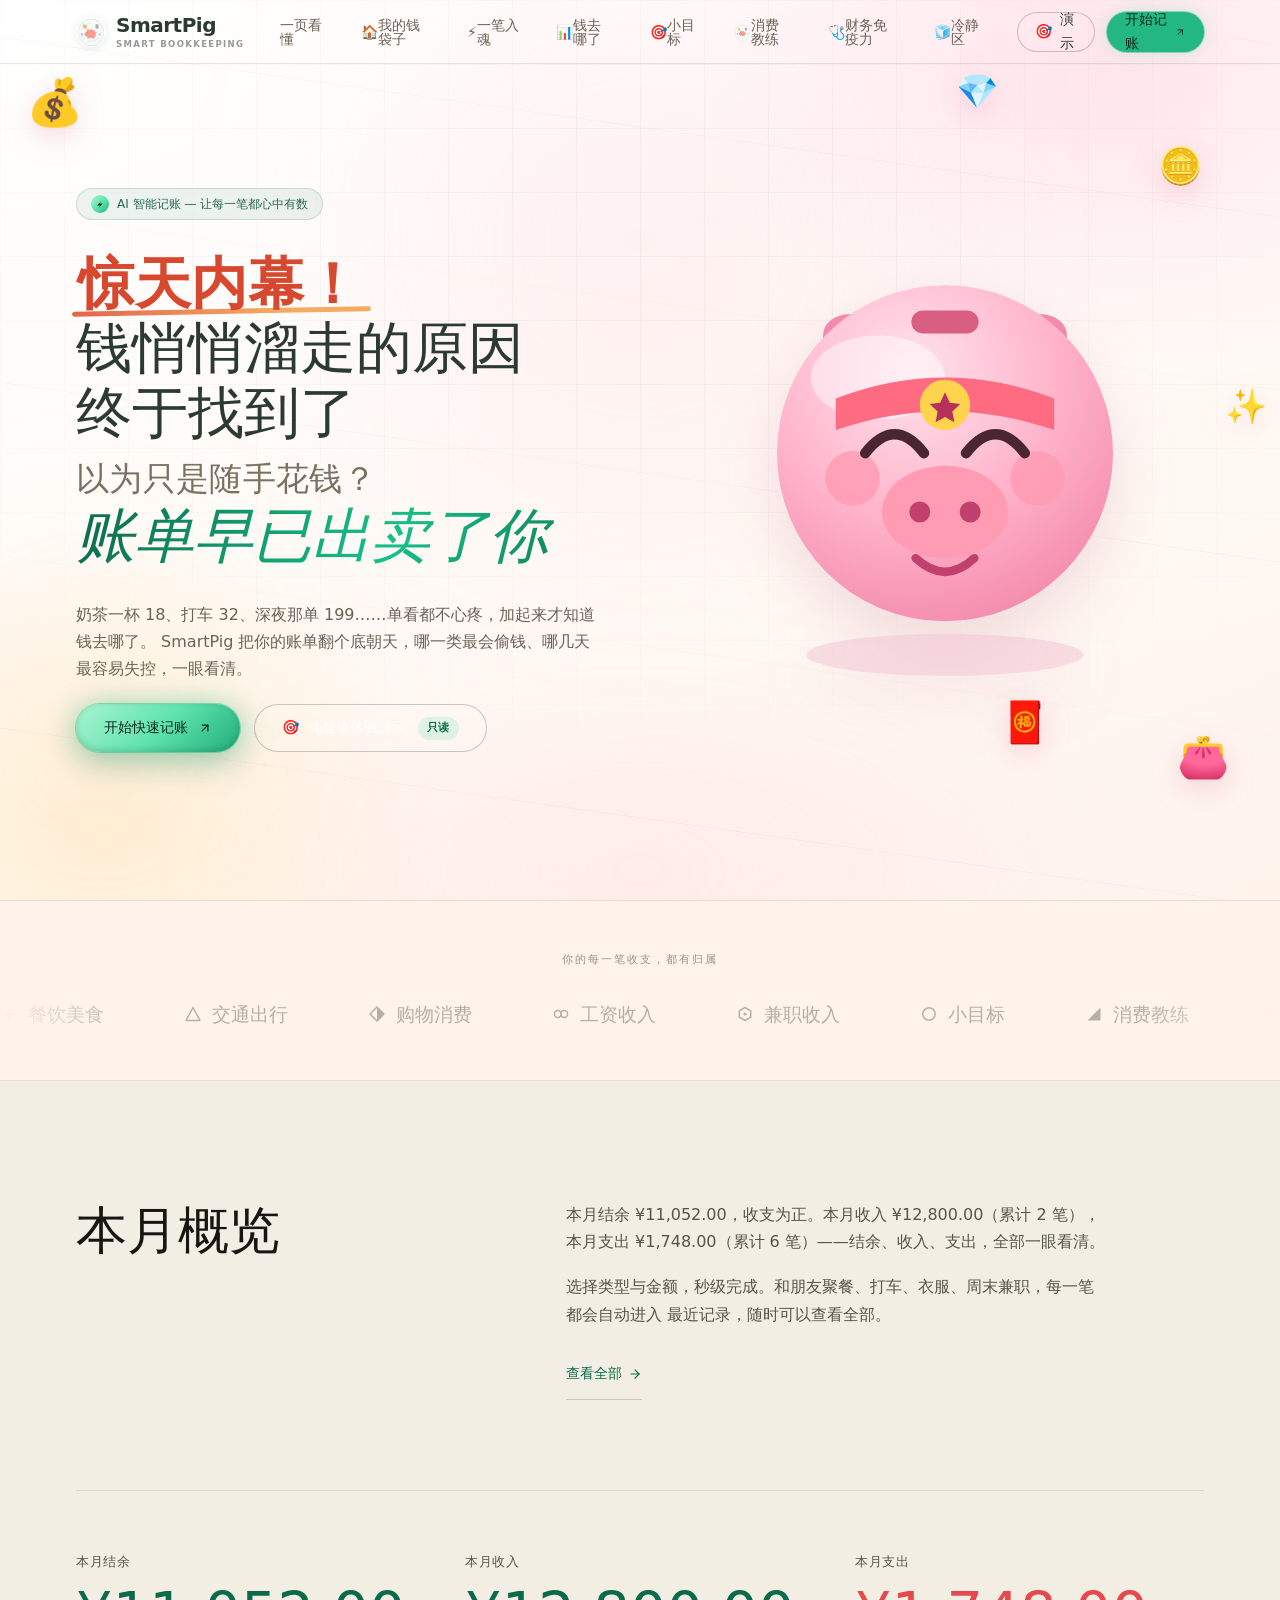
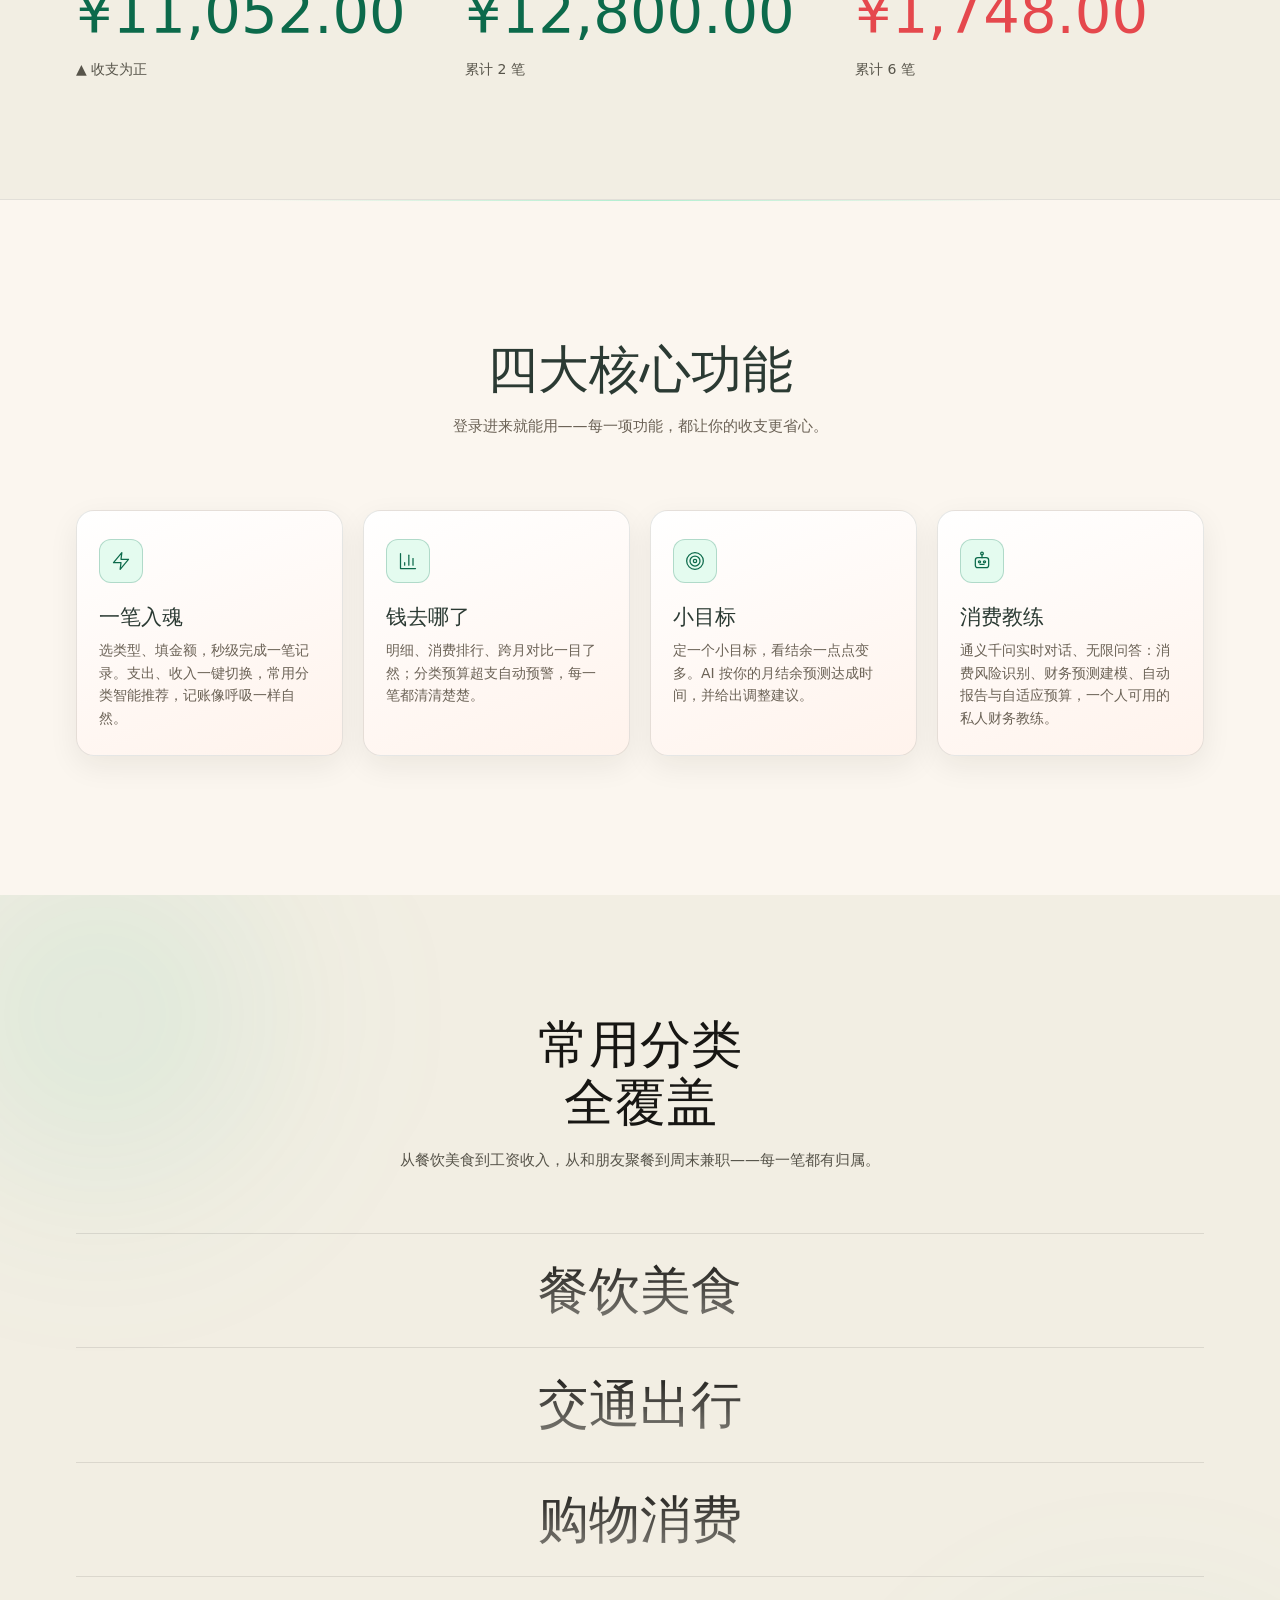
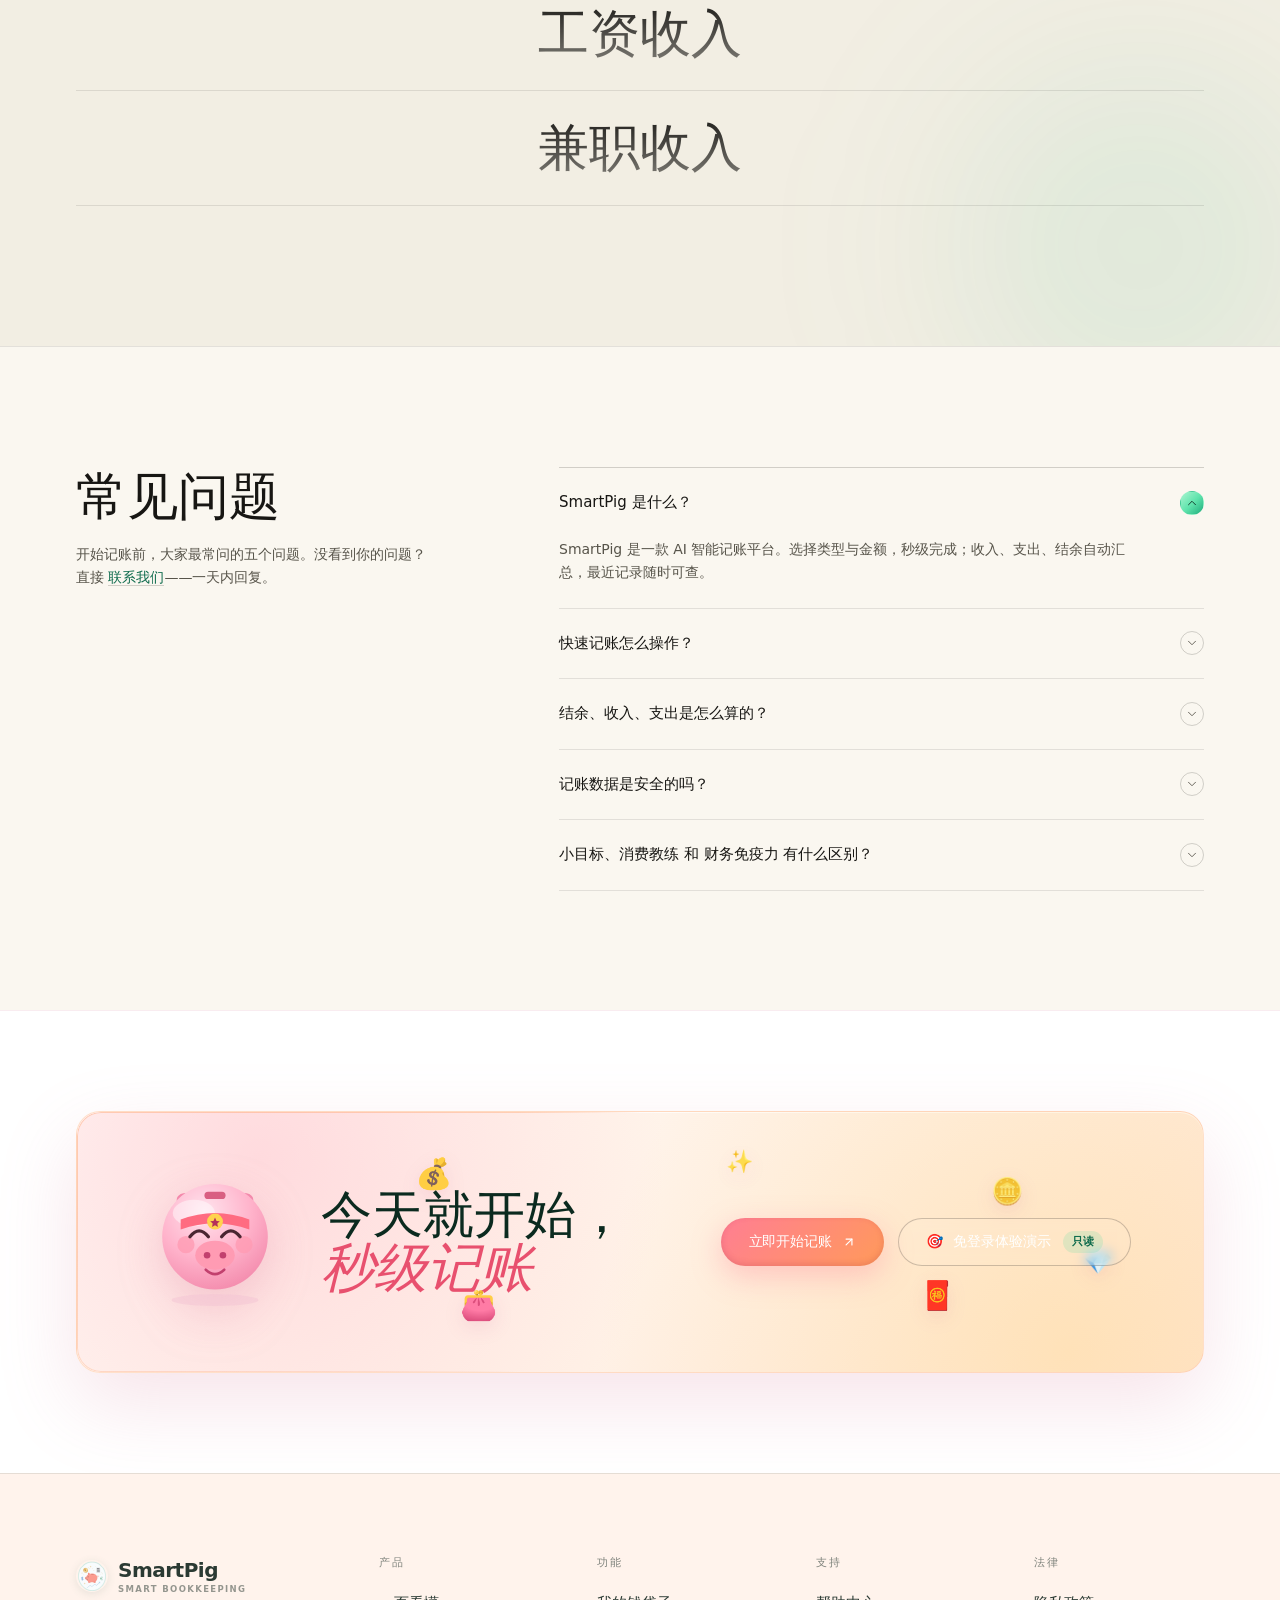
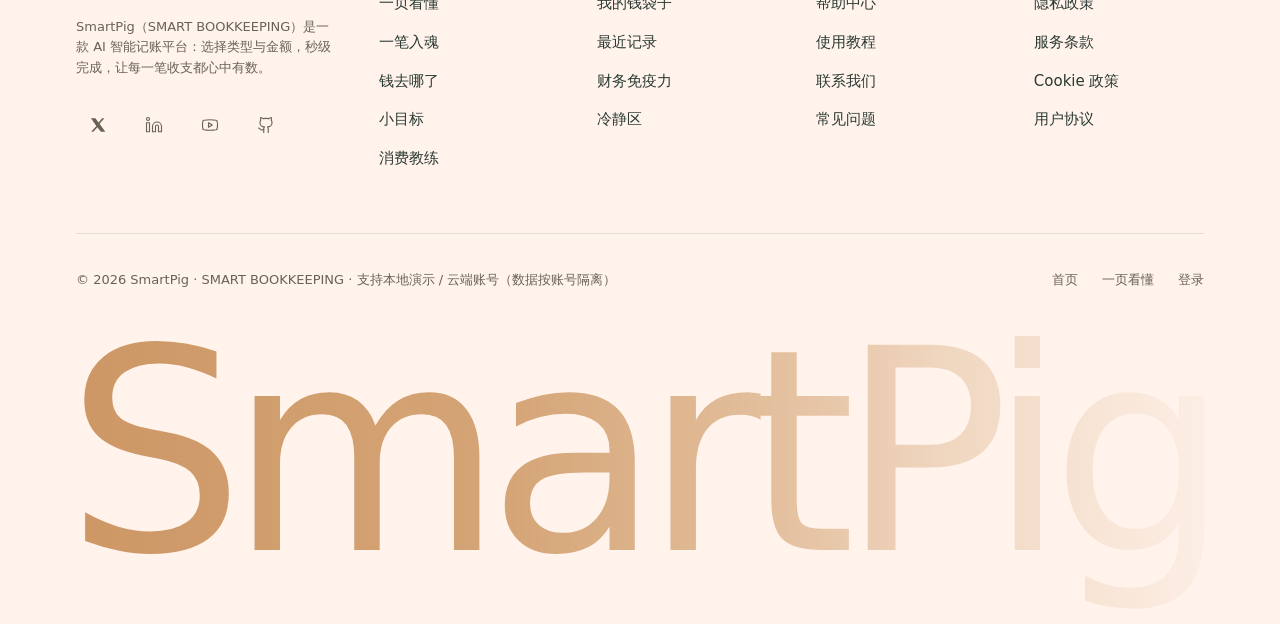
==== index.html @ 7a484589 "Deploy caiwu-ai static site (via API)" ====
<!DOCTYPE html>
<html lang="zh-CN">
<head>
  <meta charset="UTF-8" />
  <meta name="viewport" content="width=device-width, initial-scale=1.0" />
  <title>SmartPig 智能记账 — 让每一笔钱都算得清</title>
  <meta name="description" content="SmartPig（SMART BOOKKEEPING）是一款智能财务分析与记账平台，提供快速记账、记账管理、储蓄目标与 AI 理财建议，帮助你科学管钱、稳健增值。" />
  <meta name="keywords" content="智能记账,财务分析,记账平台,储蓄目标,AI理财,个人理财,SmartPig" />
  <meta name="author" content="SmartPig" />
  <meta property="og:title" content="SmartPig 智能记账 — 让每一笔钱都算得清" />
  <meta property="og:description" content="智能财务分析与记账平台：快速记账、记账管理、储蓄目标、AI理财一站式搞定。" />
  <meta property="og:type" content="website" />
  <link rel="canonical" href="https://smartpig.example.com/" />
  <meta name="theme-color" content="#FFFFFF" />
  <link rel="icon" type="image/png" sizes="32x32" href="assets/favicon-32.png" />
  <link rel="icon" type="image/png" sizes="64x64" href="assets/favicon-64.png" />
  <link rel="apple-touch-icon" href="assets/smartpig-mark-180.png" />
  <link rel="stylesheet" href="css/landing.css" />
  <link rel="stylesheet" href="css/brand.css" />
</head>
<body>

  <a class="skip-link" href="#main">跳到主要内容</a>

  <!-- 顶部导航 -->
  <header class="site-header">
    <div class="container">
      <a class="nav-logo" href="#top" aria-label="SmartPig 智能记账 — 首页">
        <img class="brand-logo" src="assets/smartpig-mark.png" alt="" aria-hidden="true" />
        <span class="brand-stack">
          <span class="brand-name">SmartPig</span>
          <span class="brand-tag">SMART BOOKKEEPING</span>
        </span>
      </a>
      <nav class="nav-links" aria-label="主导航">
        <a class="nav-link" href="highlight.html">一页看懂</a>
        <a class="nav-link" href="dashboard.html"><span class="nav-ico">🏠</span>我的钱袋子</a>
        <a class="nav-link" href="dashboard.html"><span class="nav-ico">⚡</span>一笔入魂</a>
        <a class="nav-link" href="dashboard.html"><span class="nav-ico">📊</span>钱去哪了</a>
        <a class="nav-link" href="dashboard.html"><span class="nav-ico">🎯</span>小目标</a>
        <a class="nav-link" href="dashboard.html"><span class="nav-ico"><img class="ico-pig" src="assets/smartpig-mark-128.png" alt="" aria-hidden="true" /></span>消费教练</a>
        <a class="nav-link" href="dashboard.html"><span class="nav-ico">🩺</span>财务免疫力</a>
        <a class="nav-link" href="dashboard.html"><span class="nav-ico">🧊</span>冷静区</a>
      </nav>
      <div style="display:flex;align-items:center;gap:12px">
        <a class="nav-cta nav-cta-ghost nav-cta-desktop" href="dashboard.html">
          <span aria-hidden="true">🎯</span> 演示
        </a>
        <a class="nav-cta nav-cta-desktop" href="login.html#register">
          开始记账
          <svg width="14" height="14" viewBox="0 0 24 24" fill="none" stroke="currentColor" stroke-width="2" stroke-linecap="round" stroke-linejoin="round" aria-hidden="true"><path d="M7 7h10v10"/><path d="M7 17 17 7"/></svg>
        </a>
        <button id="navBurger" type="button" class="nav-burger" aria-expanded="false" aria-controls="mobileMenu" aria-label="打开菜单">
          <svg width="20" height="20" viewBox="0 0 20 20" fill="none" aria-hidden="true">
            <line class="burger-line burger-line-1" x1="1.5" y1="7.5" x2="18.5" y2="7.5" stroke="currentColor" stroke-width="1.5" stroke-linecap="round" />
            <line class="burger-line burger-line-2" x1="1.5" y1="12.5" x2="18.5" y2="12.5" stroke="currentColor" stroke-width="1.5" stroke-linecap="round" />
          </svg>
        </button>
      </div>
    </div>
  </header>

  <!-- 移动端菜单 -->
  <div id="mobileMenu" class="mobile-menu" hidden>
    <nav aria-label="移动端导航">
      <a class="mobile-link" href="dashboard.html"><span class="nav-ico">🏠</span>我的钱袋子</a>
      <a class="mobile-link" href="dashboard.html"><span class="nav-ico">⚡</span>一笔入魂</a>
      <a class="mobile-link" href="dashboard.html"><span class="nav-ico">📊</span>钱去哪了</a>
      <a class="mobile-link" href="dashboard.html"><span class="nav-ico">🎯</span>小目标</a>
      <a class="mobile-link" href="dashboard.html"><span class="nav-ico"><img class="ico-pig" src="assets/smartpig-mark-128.png" alt="" aria-hidden="true" /></span>消费教练</a>
      <a class="mobile-link" href="dashboard.html"><span class="nav-ico">🩺</span>财务免疫力</a>
      <a class="mobile-link" href="dashboard.html"><span class="nav-ico">🧊</span>冷静区</a>
      <a class="mobile-link" href="highlight.html"><span class="nav-ico">📄</span>一页看懂</a>
      <a class="mobile-link" href="dashboard.html"><span class="nav-ico">🎯</span>免登录体验演示</a>
      <a class="nav-cta" href="login.html#register">
        开始记账
        <svg width="14" height="14" viewBox="0 0 24 24" fill="none" stroke="currentColor" stroke-width="2" stroke-linecap="round" stroke-linejoin="round" aria-hidden="true"><path d="M7 7h10v10"/><path d="M7 17 17 7"/></svg>
      </a>
    </nav>
  </div>

  <main id="main">

    <!-- Hero -->
    <section class="hero" id="top" data-component="hero">
      <div class="hero-bg" aria-hidden="true">
        <div class="hero-aurora hero-aurora-a"></div>
        <div class="hero-aurora hero-aurora-b"></div>
        <div class="hero-grid"></div>
        <div class="hero-beams"></div>
        <div class="hero-spotlight"></div>
      </div>
      <div class="hero-deco" aria-hidden="true">
        <span class="hd hd1">💰</span>
        <span class="hd hd2">🪙</span>
        <span class="hd hd3">👛</span>
        <span class="hd hd4">🧧</span>
        <span class="hd hd5">✨</span>
        <span class="hd hd6">💎</span>
      </div>
      <div class="container hero-inner">
        <div class="hero-text">
          <p class="hero-chip">
            <span class="hero-chip-dot" aria-hidden="true">
              <svg width="6" height="8" viewBox="0 0 6 8" fill="currentColor"><path d="M5.5 0 0 5.5h3L2 8l3.5-4.5H2.5L5.5 0z"/></svg>
            </span>
            AI 智能记账 — 让每一笔都心中有数
          </p>
          <h1 class="hero-title">
            <span class="ht-line ht-l1">惊天内幕！</span>
            <span class="ht-line">钱悄悄溜走的原因</span>
            <span class="ht-line">终于找到了</span>
            <span class="ht-sub">以为只是随手花钱？</span>
            <span class="ht-line hero-emphasis">账单早已出卖了你</span>
          </h1>
          <div class="hero-foot">
            <p class="hero-copy">
              奶茶一杯 18、打车 32、深夜那单 199……单看都不心疼，加起来才知道钱去哪了。
              SmartPig 把你的账单翻个底朝天，哪一类最会偷钱、哪几天最容易失控，一眼看清。
            </p>
            <div class="hero-actions">
              <a class="btn btn-primary" href="login.html#register">
                开始快速记账
                <svg width="14" height="14" viewBox="0 0 24 24" fill="none" stroke="currentColor" stroke-width="2" stroke-linecap="round" stroke-linejoin="round" aria-hidden="true"><path d="M7 7h10v10"/><path d="M7 17 17 7"/></svg>
              </a>
              <a class="btn btn-ghost" href="dashboard.html">
                <span aria-hidden="true">🎯</span> 免登录体验演示
                <span class="btn-tag">只读</span>
              </a>
            </div>
          </div>
        </div>
        <div class="hero-art" aria-hidden="true">
          <svg class="hero-pig" viewBox="0 0 200 200" role="img" aria-label="储蓄罐小猪">
            <defs>
              <radialGradient id="heroBody" cx="40%" cy="26%" r="80%">
                <stop offset="0%" stop-color="#ffe3ed" />
                <stop offset="55%" stop-color="#ffb3cb" />
                <stop offset="100%" stop-color="#f389ab" />
              </radialGradient>
            </defs>
            <ellipse cx="100" cy="188" rx="66" ry="10" fill="#f3c3d4" opacity="0.5" />
            <path d="M48 54 q-14 -24 4 -28 q18 -3 16 22 Z" fill="#f389ab" />
            <path d="M152 54 q14 -24 -4 -28 q-18 -3 -16 22 Z" fill="#f389ab" />
            <circle cx="100" cy="92" r="80" fill="url(#heroBody)" />
            <ellipse cx="68" cy="56" rx="32" ry="20" fill="#ffffff" opacity="0.45" />
            <path d="M48 66 q52 -20 104 0 l0 15 q-52 -18 -104 0 Z" fill="#ff6b81" />
            <circle cx="100" cy="69" r="12" fill="#ffd34e" />
            <path d="M100 63 l2.3 5 5 .6 -3.8 3.5 1 5.2 -4.5 -2.5 -4.5 2.5 1 -5.2 -3.8 -3.5 5 -.6 Z" fill="#b5305a" />
            <rect x="84" y="24" width="32" height="11" rx="5.5" fill="#d95f82" />
            <circle cx="56" cy="104" r="13" fill="#ff9bb3" opacity="0.8" />
            <circle cx="144" cy="104" r="13" fill="#ff9bb3" opacity="0.8" />
            <path d="M62 92 q14 -18 28 0" stroke="#4a2632" stroke-width="5" fill="none" stroke-linecap="round" />
            <path d="M110 92 q14 -18 28 0" stroke="#4a2632" stroke-width="5" fill="none" stroke-linecap="round" />
            <ellipse cx="100" cy="120" rx="30" ry="22" fill="#ff9bb3" />
            <circle cx="88" cy="120" r="5" fill="#c2406e" />
            <circle cx="112" cy="120" r="5" fill="#c2406e" />
            <path d="M86 142 q14 13 28 0" stroke="#c2406e" stroke-width="4" fill="none" stroke-linecap="round" />
          </svg>
        </div>
      </div>
    </section>

    <!-- 分类滚动带 -->
    <section class="marquee" data-component="trust-marquee">
      <p class="marquee-eyebrow">你的每一笔收支，都有归属</p>
      <div class="marquee-viewport">
        <div class="marquee-track">
          <div class="marquee-group">
            <span class="marquee-item"><svg viewBox="0 0 18 18" fill="none" stroke="currentColor" stroke-width="1.5" stroke-linecap="round" stroke-linejoin="round" aria-hidden="true"><path d="M9 1.5 10.8 7.2 16.5 9 10.8 10.8 9 16.5 7.2 10.8 1.5 9 7.2 7.2Z" fill="currentColor" stroke="none"/></svg>餐饮美食</span>
            <span class="marquee-item"><svg viewBox="0 0 18 18" fill="none" stroke="currentColor" stroke-width="1.5" stroke-linecap="round" stroke-linejoin="round" aria-hidden="true"><path d="M9 2.5 16 15.5H2Z"/></svg>交通出行</span>
            <span class="marquee-item"><svg viewBox="0 0 18 18" fill="none" stroke="currentColor" stroke-width="1.5" stroke-linecap="round" stroke-linejoin="round" aria-hidden="true"><path d="M9 2 16 9 9 16 2 9Z"/><path d="M9 2l7 7-7 7Z" fill="currentColor" stroke="none"/></svg>购物消费</span>
            <span class="marquee-item"><svg viewBox="0 0 18 18" fill="none" stroke="currentColor" stroke-width="1.5" stroke-linecap="round" stroke-linejoin="round" aria-hidden="true"><circle cx="5.8" cy="9" r="3.4"/><circle cx="12.2" cy="9" r="3.4"/></svg>工资收入</span>
            <span class="marquee-item"><svg viewBox="0 0 18 18" fill="none" stroke="currentColor" stroke-width="1.5" stroke-linecap="round" stroke-linejoin="round" aria-hidden="true"><path d="M9 2.5 14.7 5.8v6.4L9 15.5 3.3 12.2V5.8Z"/><circle cx="9" cy="9" r="1.6" fill="currentColor" stroke="none"/></svg>兼职收入</span>
            <span class="marquee-item"><svg viewBox="0 0 18 18" fill="none" stroke="currentColor" stroke-width="1.5" stroke-linecap="round" stroke-linejoin="round" aria-hidden="true"><circle cx="9" cy="9" r="6.2"/></svg>小目标</span>
            <span class="marquee-item"><svg viewBox="0 0 18 18" fill="none" stroke="currentColor" stroke-width="1.5" stroke-linecap="round" stroke-linejoin="round" aria-hidden="true"><path d="M2.5 15.5h13V2.5Z" fill="currentColor" stroke="none"/></svg>消费教练</span>
            <span class="marquee-item"><svg viewBox="0 0 18 18" fill="none" stroke="currentColor" stroke-width="1.5" stroke-linecap="round" stroke-linejoin="round" aria-hidden="true"><path d="M2 10c1.5-4 3.5-4 5 0s3.5 4 5 0 3.5-4 5 0"/></svg>财务免疫力</span>
          </div>
          <div class="marquee-group" aria-hidden="true">
            <span class="marquee-item"><svg viewBox="0 0 18 18" fill="none" stroke="currentColor" stroke-width="1.5" stroke-linecap="round" stroke-linejoin="round" aria-hidden="true"><path d="M9 1.5 10.8 7.2 16.5 9 10.8 10.8 9 16.5 7.2 10.8 1.5 9 7.2 7.2Z" fill="currentColor" stroke="none"/></svg>餐饮美食</span>
            <span class="marquee-item"><svg viewBox="0 0 18 18" fill="none" stroke="currentColor" stroke-width="1.5" stroke-linecap="round" stroke-linejoin="round" aria-hidden="true"><path d="M9 2.5 16 15.5H2Z"/></svg>交通出行</span>
            <span class="marquee-item"><svg viewBox="0 0 18 18" fill="none" stroke="currentColor" stroke-width="1.5" stroke-linecap="round" stroke-linejoin="round" aria-hidden="true"><path d="M9 2 16 9 9 16 2 9Z"/><path d="M9 2l7 7-7 7Z" fill="currentColor" stroke="none"/></svg>购物消费</span>
            <span class="marquee-item"><svg viewBox="0 0 18 18" fill="none" stroke="currentColor" stroke-width="1.5" stroke-linecap="round" stroke-linejoin="round" aria-hidden="true"><circle cx="5.8" cy="9" r="3.4"/><circle cx="12.2" cy="9" r="3.4"/></svg>工资收入</span>
            <span class="marquee-item"><svg viewBox="0 0 18 18" fill="none" stroke="currentColor" stroke-width="1.5" stroke-linecap="round" stroke-linejoin="round" aria-hidden="true"><path d="M9 2.5 14.7 5.8v6.4L9 15.5 3.3 12.2V5.8Z"/><circle cx="9" cy="9" r="1.6" fill="currentColor" stroke="none"/></svg>兼职收入</span>
            <span class="marquee-item"><svg viewBox="0 0 18 18" fill="none" stroke="currentColor" stroke-width="1.5" stroke-linecap="round" stroke-linejoin="round" aria-hidden="true"><circle cx="9" cy="9" r="6.2"/></svg>小目标</span>
            <span class="marquee-item"><svg viewBox="0 0 18 18" fill="none" stroke="currentColor" stroke-width="1.5" stroke-linecap="round" stroke-linejoin="round" aria-hidden="true"><path d="M2.5 15.5h13V2.5Z" fill="currentColor" stroke="none"/></svg>消费教练</span>
            <span class="marquee-item"><svg viewBox="0 0 18 18" fill="none" stroke="currentColor" stroke-width="1.5" stroke-linecap="round" stroke-linejoin="round" aria-hidden="true"><path d="M2 10c1.5-4 3.5-4 5 0s3.5 4 5 0 3.5-4 5 0"/></svg>财务免疫力</span>
          </div>
        </div>
      </div>
    </section>

    <!-- 本月概览 + 数据 -->
    <section class="help" id="help" data-component="how-we-help">
      <div class="container">
        <div class="help-grid">
          <h2 class="section-title help-title">本月概览</h2>
          <div class="help-copy reveal">
            <p>
              本月结余 ¥11,052.00，收支为正。本月收入 ¥12,800.00（累计 2 笔），本月支出
              ¥1,748.00（累计 6 笔）——结余、收入、支出，全部一眼看清。
            </p>
            <p>
              选择类型与金额，秒级完成。和朋友聚餐、打车、衣服、周末兼职，每一笔都会自动进入
              最近记录，随时可以查看全部。
            </p>
            <a class="learn-more" href="login.html#register">
              查看全部
              <svg width="14" height="14" viewBox="0 0 24 24" fill="none" stroke="currentColor" stroke-width="2" stroke-linecap="round" stroke-linejoin="round" aria-hidden="true"><path d="M5 12h14"/><path d="m12 5 7 7-7 7"/></svg>
            </a>
          </div>
        </div>
        <div class="stats">
          <div class="reveal">
            <p class="stat-label">本月结余</p>
            <p class="stat-number stat-positive">¥11,052.00</p>
            <p class="stat-caption">▲ 收支为正</p>
          </div>
          <div class="reveal" style="transition-delay:60ms">
            <p class="stat-label">本月收入</p>
            <p class="stat-number stat-positive">¥12,800.00</p>
            <p class="stat-caption">累计 2 笔</p>
          </div>
          <div class="reveal" style="transition-delay:120ms">
            <p class="stat-label">本月支出</p>
            <p class="stat-number stat-negative">¥1,748.00</p>
            <p class="stat-caption">累计 6 笔</p>
          </div>
        </div>
      </div>
    </section>

    <!-- 四大核心功能 -->
    <section class="agents" id="agents" data-component="agent-cards">
      <div class="agents-beam" aria-hidden="true"></div>
      <div class="container">
        <div class="section-head reveal">
          <h2 class="section-title">四大核心功能</h2>
          <p class="section-sub">登录进来就能用——每一项功能，都让你的收支更省心。</p>
        </div>
        <div class="agent-grid">
          <article class="bot-card reveal">
            <div class="bot-icon" aria-hidden="true">
              <svg viewBox="0 0 24 24" fill="none" stroke="currentColor" stroke-width="1.5" stroke-linecap="round" stroke-linejoin="round"><path d="M13 2 3 14h9l-1 8 10-12h-9l1-8z"/></svg>
            </div>
            <h3 class="bot-title">一笔入魂</h3>
            <p class="bot-desc">选类型、填金额，秒级完成一笔记录。支出、收入一键切换，常用分类智能推荐，记账像呼吸一样自然。</p>
          </article>
          <article class="bot-card reveal" style="transition-delay:60ms">
            <div class="bot-icon" aria-hidden="true">
              <svg viewBox="0 0 24 24" fill="none" stroke="currentColor" stroke-width="1.5" stroke-linecap="round" stroke-linejoin="round"><path d="M3 3v18h18"/><path d="M18 17V9"/><path d="M13 17V5"/><path d="M8 17v-3"/></svg>
            </div>
            <h3 class="bot-title">钱去哪了</h3>
            <p class="bot-desc">明细、消费排行、跨月对比一目了然；分类预算超支自动预警，每一笔都清清楚楚。</p>
          </article>
          <article class="bot-card reveal" style="transition-delay:120ms">
            <div class="bot-icon" aria-hidden="true">
              <svg viewBox="0 0 24 24" fill="none" stroke="currentColor" stroke-width="1.5" stroke-linecap="round" stroke-linejoin="round"><circle cx="12" cy="12" r="10"/><circle cx="12" cy="12" r="6"/><circle cx="12" cy="12" r="2"/></svg>
            </div>
            <h3 class="bot-title">小目标</h3>
            <p class="bot-desc">定一个小目标，看结余一点点变多。AI 按你的月结余预测达成时间，并给出调整建议。</p>
          </article>
          <article class="bot-card reveal" style="transition-delay:180ms">
            <div class="bot-icon" aria-hidden="true">
              <svg viewBox="0 0 24 24" fill="none" stroke="currentColor" stroke-width="1.5" stroke-linecap="round" stroke-linejoin="round"><rect x="4" y="8" width="16" height="12" rx="3"/><path d="M12 8V4"/><circle cx="12" cy="3" r="1.6"/><circle cx="9" cy="13" r="1.3"/><circle cx="15" cy="13" r="1.3"/><path d="M9.5 16h5"/></svg>
            </div>
            <h3 class="bot-title">消费教练</h3>
            <p class="bot-desc">通义千问实时对话、无限问答：消费风险识别、财务预测建模、自动报告与自适应预算，一个人可用的私人财务教练。</p>
          </article>
        </div>
      </div>
    </section>

    <!-- 常用分类 -->
    <section class="industries" id="industries" data-component="industries">
      <div class="industry-wash industry-wash-a" aria-hidden="true"></div>
      <div class="industry-wash industry-wash-b" aria-hidden="true"></div>
      <div class="container">
        <div class="section-head reveal">
          <h2 class="section-title">常用分类<br />全覆盖</h2>
          <p class="section-sub">从餐饮美食到工资收入，从和朋友聚餐到周末兼职——每一笔都有归属。</p>
        </div>
        <div class="reveal">
          <div class="industry-list">
            <a class="industry-row" href="login.html#register"><span class="industry-name">餐饮美食</span></a>
            <a class="industry-row" href="login.html#register"><span class="industry-name">交通出行</span></a>
            <a class="industry-row" href="login.html#register"><span class="industry-name">购物消费</span></a>
            <a class="industry-row" href="login.html#register"><span class="industry-name">工资收入</span></a>
            <a class="industry-row" href="login.html#register"><span class="industry-name">兼职收入</span></a>
          </div>
        </div>
      </div>
    </section>

    <!-- 常见问题 -->
    <section class="faq" id="faq" data-component="faq">
      <div class="container">
        <div class="faq-grid">
          <div class="faq-intro reveal">
            <h2 class="section-title">常见问题</h2>
            <p class="faq-help">
              开始记账前，大家最常问的五个问题。没看到你的问题？直接
              <a href="login.html">联系我们</a>——一天内回复。
            </p>
          </div>
          <div class="reveal">
            <div class="faq-list">
              <div class="faq-item is-open">
                <h3 style="margin:0">
                  <button type="button" id="faq-trigger-0" class="faq-trigger" aria-expanded="true" aria-controls="faq-panel-0">
                    SmartPig 是什么？
                    <span class="faq-icon" aria-hidden="true">
                      <svg width="14" height="14" viewBox="0 0 24 24" fill="none" stroke="currentColor" stroke-width="1.5" stroke-linecap="round" stroke-linejoin="round"><path d="m6 9 6 6 6-6"/></svg>
                    </span>
                  </button>
                </h3>
                <div id="faq-panel-0" class="faq-answer" role="region" aria-labelledby="faq-trigger-0">
                  <p class="faq-answer-inner">SmartPig 是一款 AI 智能记账平台。选择类型与金额，秒级完成；收入、支出、结余自动汇总，最近记录随时可查。</p>
                </div>
              </div>
              <div class="faq-item">
                <h3 style="margin:0">
                  <button type="button" id="faq-trigger-1" class="faq-trigger" aria-expanded="false" aria-controls="faq-panel-1">
                    快速记账怎么操作？
                    <span class="faq-icon" aria-hidden="true">
                      <svg width="14" height="14" viewBox="0 0 24 24" fill="none" stroke="currentColor" stroke-width="1.5" stroke-linecap="round" stroke-linejoin="round"><path d="m6 9 6 6 6-6"/></svg>
                    </span>
                  </button>
                </h3>
                <div id="faq-panel-1" class="faq-answer" role="region" aria-labelledby="faq-trigger-1" aria-hidden="true">
                  <p class="faq-answer-inner">打开「快速记一笔」，选择支出或收入，输入金额，确认分类（比如餐饮美食、交通出行），点击「保存这笔」，这条记录就会立刻出现在最近记录里。</p>
                </div>
              </div>
              <div class="faq-item">
                <h3 style="margin:0">
                  <button type="button" id="faq-trigger-2" class="faq-trigger" aria-expanded="false" aria-controls="faq-panel-2">
                    结余、收入、支出是怎么算的？
                    <span class="faq-icon" aria-hidden="true">
                      <svg width="14" height="14" viewBox="0 0 24 24" fill="none" stroke="currentColor" stroke-width="1.5" stroke-linecap="round" stroke-linejoin="round"><path d="m6 9 6 6 6-6"/></svg>
                    </span>
                  </button>
                </h3>
                <div id="faq-panel-2" class="faq-answer" role="region" aria-labelledby="faq-trigger-2" aria-hidden="true">
                  <p class="faq-answer-inner">本月结余 = 本月收入 − 本月支出。以本月为例：收入 ¥12,800.00（累计 2 笔），支出 ¥1,748.00（累计 6 笔），结余 ¥11,052.00，收支为正。</p>
                </div>
              </div>
              <div class="faq-item">
                <h3 style="margin:0">
                  <button type="button" id="faq-trigger-3" class="faq-trigger" aria-expanded="false" aria-controls="faq-panel-3">
                    记账数据是安全的吗？
                    <span class="faq-icon" aria-hidden="true">
                      <svg width="14" height="14" viewBox="0 0 24 24" fill="none" stroke="currentColor" stroke-width="1.5" stroke-linecap="round" stroke-linejoin="round"><path d="m6 9 6 6 6-6"/></svg>
                    </span>
                  </button>
                </h3>
                <div id="faq-panel-3" class="faq-answer" role="region" aria-labelledby="faq-trigger-3" aria-hidden="true">
                  <p class="faq-answer-inner">你的账目只属于你。查看全部记录、退出登录都由你掌控，任何一笔操作都可以随时在概览里核对。</p>
                </div>
              </div>
              <div class="faq-item">
                <h3 style="margin:0">
                  <button type="button" id="faq-trigger-4" class="faq-trigger" aria-expanded="false" aria-controls="faq-panel-4">
                    小目标、消费教练 和 财务免疫力 有什么区别？
                    <span class="faq-icon" aria-hidden="true">
                      <svg width="14" height="14" viewBox="0 0 24 24" fill="none" stroke="currentColor" stroke-width="1.5" stroke-linecap="round" stroke-linejoin="round"><path d="m6 9 6 6 6-6"/></svg>
                    </span>
                  </button>
                </h3>
                <div id="faq-panel-4" class="faq-answer" role="region" aria-labelledby="faq-trigger-4" aria-hidden="true">
                  <p class="faq-answer-inner">储蓄目标帮你把结余存到目标金额；AI理财提供通义千问实时问答、资产配置、财务预测、风险识别、自动报告与预算调节；健康分则给整体财务状况打个分，让你心里有数。</p>
                </div>
              </div>
            </div>
          </div>
        </div>
      </div>
    </section>

    <!-- 底部 CTA -->
    <section class="conversion" id="contact" data-component="conversion">
      <div class="container">
        <div class="cta-card reveal">
          <div class="cta-glow" aria-hidden="true"></div>
          <div class="cta-deco" aria-hidden="true">
            <span class="cd cd1">💰</span>
            <span class="cd cd2">🪙</span>
            <span class="cd cd3">👛</span>
            <span class="cd cd4">🧧</span>
            <span class="cd cd5">✨</span>
            <span class="cd cd6">💎</span>
          </div>
          <div class="cta-pig" aria-hidden="true">
            <svg viewBox="0 0 200 200" role="img" aria-label="储蓄罐小猪">
              <defs>
                <radialGradient id="ctaBody" cx="40%" cy="26%" r="80%">
                  <stop offset="0%" stop-color="#ffe3ed" />
                  <stop offset="55%" stop-color="#ffb3cb" />
                  <stop offset="100%" stop-color="#f389ab" />
                </radialGradient>
              </defs>
              <ellipse cx="100" cy="188" rx="66" ry="9" fill="#f3c3d4" opacity="0.5" />
              <path d="M48 54 q-14 -24 4 -28 q18 -3 16 22 Z" fill="#f389ab" />
              <path d="M152 54 q14 -24 -4 -28 q-18 -3 -16 22 Z" fill="#f389ab" />
              <circle cx="100" cy="92" r="80" fill="url(#ctaBody)" />
              <ellipse cx="68" cy="56" rx="32" ry="20" fill="#ffffff" opacity="0.45" />
              <path d="M48 66 q52 -20 104 0 l0 15 q-52 -18 -104 0 Z" fill="#ff6b81" />
              <circle cx="100" cy="69" r="12" fill="#ffd34e" />
              <path d="M100 63 l2.3 5 5 .6 -3.8 3.5 1 5.2 -4.5 -2.5 -4.5 2.5 1 -5.2 -3.8 -3.5 5 -.6 Z" fill="#b5305a" />
              <rect x="84" y="24" width="32" height="11" rx="5.5" fill="#d95f82" />
              <circle cx="56" cy="104" r="13" fill="#ff9bb3" opacity="0.8" />
              <circle cx="144" cy="104" r="13" fill="#ff9bb3" opacity="0.8" />
              <path d="M62 92 q14 -18 28 0" stroke="#4a2632" stroke-width="5" fill="none" stroke-linecap="round" />
              <path d="M110 92 q14 -18 28 0" stroke="#4a2632" stroke-width="5" fill="none" stroke-linecap="round" />
              <ellipse cx="100" cy="120" rx="30" ry="22" fill="#ff9bb3" />
              <circle cx="88" cy="120" r="5" fill="#c2406e" />
              <circle cx="112" cy="120" r="5" fill="#c2406e" />
              <path d="M86 142 q14 13 28 0" stroke="#c2406e" stroke-width="4" fill="none" stroke-linecap="round" />
            </svg>
          </div>
          <div class="cta-content">
            <h2 class="cta-title">今天就开始，<span class="cta-serif">秒级记账</span></h2>
            <div class="cta-actions">
              <a class="btn cta-btn" href="login.html#register">
                立即开始记账
                <svg width="14" height="14" viewBox="0 0 24 24" fill="none" stroke="currentColor" stroke-width="2" stroke-linecap="round" stroke-linejoin="round" aria-hidden="true"><path d="M7 7h10v10"/><path d="M7 17 17 7"/></svg>
              </a>
              <a class="btn btn-ghost" href="dashboard.html">
                <span aria-hidden="true">🎯</span> 免登录体验演示
                <span class="btn-tag">只读</span>
              </a>
            </div>
          </div>
        </div>
      </div>
    </section>

  </main>

  <!-- 页脚 -->
  <footer class="footer" data-component="footer">
    <div class="container">
      <div class="footer-grid">
        <div class="footer-brand">
          <a class="nav-logo" href="#top" aria-label="SmartPig 智能记账 — 首页">
            <img class="brand-logo" src="assets/smartpig-mark.png" alt="" aria-hidden="true" />
            <span class="brand-stack">
              <span class="brand-name">SmartPig</span>
              <span class="brand-tag">SMART BOOKKEEPING</span>
            </span>
          </a>
          <p class="footer-desc">
            SmartPig（SMART BOOKKEEPING）是一款 AI 智能记账平台：选择类型与金额，秒级完成，让每一笔收支都心中有数。
          </p>
          <div class="footer-social">
            <a class="social" href="#" aria-label="X">
              <svg viewBox="0 0 24 24" fill="none" stroke="currentColor" stroke-width="1.5" stroke-linecap="round" stroke-linejoin="round" aria-hidden="true"><path d="M17.6 3h2.9l-6.4 7.3L21.7 21h-5.9l-4.6-6-5.3 6H3l6.8-7.8L2.6 3h6l4.1 5.5L17.6 3z" fill="currentColor" stroke="none"/></svg>
            </a>
            <a class="social" href="#" aria-label="LinkedIn">
              <svg viewBox="0 0 24 24" fill="none" stroke="currentColor" stroke-width="1.5" stroke-linecap="round" stroke-linejoin="round" aria-hidden="true"><path d="M16 8a6 6 0 0 1 6 6v7h-4v-7a2 2 0 0 0-4 0v7h-4v-7a6 6 0 0 1 6-6z"/><rect x="2" y="9" width="4" height="12"/><circle cx="4" cy="4" r="2"/></svg>
            </a>
            <a class="social" href="#" aria-label="YouTube">
              <svg viewBox="0 0 24 24" fill="none" stroke="currentColor" stroke-width="1.5" stroke-linecap="round" stroke-linejoin="round" aria-hidden="true"><path d="M2.5 17a24.12 24.12 0 0 1 0-10 2 2 0 0 1 1.4-1.4 49.56 49.56 0 0 1 16.2 0A2 2 0 0 1 21.5 7a24.12 24.12 0 0 1 0 10 2 2 0 0 1-1.4 1.4 49.55 49.55 0 0 1-16.2 0A2 2 0 0 1 2.5 17"/><path d="m10 15 5-3-5-3z"/></svg>
            </a>
            <a class="social" href="#" aria-label="GitHub">
              <svg viewBox="0 0 24 24" fill="none" stroke="currentColor" stroke-width="1.5" stroke-linecap="round" stroke-linejoin="round" aria-hidden="true"><path d="M15 22v-4a4.8 4.8 0 0 0-1-3.5c3 0 6-2 6-5.5.08-1.25-.27-2.48-1-3.5.28-1.15.28-2.35 0-3.5 0 0-1 0-3 1.5-2.64-.5-5.36-.5-8 0C6 2 5 2 5 2c-.3 1.15-.3 2.35 0 3.5A5.403 5.403 0 0 0 4 9c0 3.5 3 5.5 6 5.5-.39.49-.68 1.05-.85 1.65-.17.6-.22 1.23-.15 1.85v4"/><path d="M9 18c-4.51 2-5-2-7-2"/></svg>
            </a>
          </div>
        </div>
        <nav class="footer-col" aria-label="产品">
          <p class="footer-col-title">产品</p>
          <ul>
            <li><a href="highlight.html">一页看懂</a></li>
            <li><a href="dashboard.html">一笔入魂</a></li>
            <li><a href="dashboard.html">钱去哪了</a></li>
            <li><a href="dashboard.html">小目标</a></li>
            <li><a href="dashboard.html">消费教练</a></li>
          </ul>
        </nav>
        <nav class="footer-col" aria-label="功能">
          <p class="footer-col-title">功能</p>
          <ul>
            <li><a href="dashboard.html">我的钱袋子</a></li>
            <li><a href="dashboard.html">最近记录</a></li>
            <li><a href="dashboard.html">财务免疫力</a></li>
            <li><a href="dashboard.html">冷静区</a></li>
          </ul>
        </nav>
        <nav class="footer-col" aria-label="支持">
          <p class="footer-col-title">支持</p>
          <ul>
            <li><a href="#">帮助中心</a></li>
            <li><a href="#">使用教程</a></li>
            <li><a href="login.html">联系我们</a></li>
            <li><a href="#faq">常见问题</a></li>
          </ul>
        </nav>
        <nav class="footer-col" aria-label="法律">
          <p class="footer-col-title">法律</p>
          <ul>
            <li><a href="#">隐私政策</a></li>
            <li><a href="#">服务条款</a></li>
            <li><a href="#">Cookie 政策</a></li>
            <li><a href="#">用户协议</a></li>
          </ul>
        </nav>
      </div>
      <div class="footer-bottom">
        <p>© 2026 SmartPig · SMART BOOKKEEPING · 支持本地演示 / 云端账号（数据按账号隔离）</p>
        <nav aria-label="站点导航">
          <a href="index.html">首页</a>
          <a href="highlight.html">一页看懂</a>
          <a href="login.html">登录</a>
        </nav>
      </div>
    </div>
    <div class="footer-watermark-wrap" aria-hidden="true">
      <span class="footer-watermark">SmartPig</span>
    </div>
  </footer>

  <script src="js/landing.js"></script>
</body>
</html>
---- css/landing.css ----
/* =========================================================
   财悟·AI财务助手 — 落地页样式（landing）
   独立于 style.css：本页不加载共享样式表，避免类名冲突。
   移植自 Lumina 参考复刻版设计系统（米白 / 深炭 / 薄荷绿）。
   ========================================================= */


/* ---------- 基础重置（替代 Tailwind preflight 的落地页子集） ---------- */
*, *::before, *::after { box-sizing: border-box; }
html, body { margin: 0; padding: 0; }
h1, h2, h3, h4, h5, h6 { margin: 0; font-size: inherit; font-weight: inherit; }
p, dl, dd, figure, blockquote { margin: 0; }
ul, ol { margin: 0; padding: 0; list-style: none; }
a { color: inherit; text-decoration: none; }
button { margin: 0; font: inherit; color: inherit; background: transparent; border: 0; cursor: pointer; }
img, svg, canvas { display: block; }
b, strong { font-weight: 700; }

/* reset replaces tailwind base */
/* ============ Fonts — self-hosted, no external CDN ============ */
@font-face {
  font-family: 'Inter';
  src: url('../fonts/inter.woff2') format('woff2');
  font-weight: 100 900;
  font-style: normal;
  font-display: swap;
}
@font-face {
  font-family: 'Inter Tight';
  src: url('../fonts/inter-tight.woff2') format('woff2');
  font-weight: 500;
  font-style: normal;
  font-display: swap;
}
@font-face {
  font-family: 'Instrument Serif';
  src: url('../fonts/instrument-serif-italic.woff2') format('woff2');
  font-weight: 400;
  font-style: italic;
  font-display: swap;
}

/* ============ Design tokens (DESIGN.md — Warm Mint Operations) ============ */
:root {
  /* mint signal */
  --primary: #23B883;
  --primary-light: #7FE9BC;
  --primary-pale: #E4FBEF;
  --primary-deep: #0C6A4B;
  --cta-ink: #0B2A1F;
  --danger: #E5484D;
  /* charcoal → 浅暖白（与登录页统一白底暖色主题） */
  --ink: #FFFFFF;
  --ink-soft: #FBF6EF;
  --ink-deep: #FFF3EC;
  /* cream */
  --cream: #F2EEE3;
  --cream-raised: #FAF7F0;
  --cream-sand: #E9E3D5;
  --glass: rgba(255, 255, 255, 0.82);
  /* text */
  --text-1: #171613;
  --text-2: #57544A;
  --on-dark: #2b3a33;
  --on-dark-muted: #6b6256;
  --on-dark-faint: #9a9388;
  /* hairlines */
  --hairline: rgba(23, 22, 19, 0.1);
  --hairline-strong: rgba(23, 22, 19, 0.18);
  --hairline-dark: rgba(43, 58, 51, 0.12);
  --hairline-dark-strong: rgba(43, 58, 51, 0.2);
  /* focus */
  --focus: #0C6A4B;
  --focus-dark: #A8F2CE;
  /* type */
  --font-display: 'Inter Tight', system-ui, -apple-system, 'Segoe UI', sans-serif;
  --font-body: 'Inter', system-ui, -apple-system, 'Segoe UI', sans-serif;
  --font-serif: 'Instrument Serif', Georgia, 'Times New Roman', serif;
  --hero-size: clamp(48px, 6.8vw, 96px);
  --section-size: clamp(34px, 4vw, 56px);
  --stat-size: clamp(40px, 4.5vw, 58px);
  --industry-size: clamp(32px, 4vw, 56px);
  --watermark-size: clamp(84px, 22vw, 320px);
  /* shape & space */
  --radius-xs: 6px;
  --radius-md: 12px;
  --radius-lg: 18px;
  --radius-xl: 24px;
  --radius-full: 9999px;
  --container: 1240px;
  --gutter: 56px;
  --gutter-mobile: 20px;
  /* gradients */
  --gradient-emphasis: linear-gradient(112deg, #F2FFF8 0%, #A8F2CE 42%, #5FE0AE 100%);
  --gradient-mint: linear-gradient(135deg, #A9F5D0 0%, #5FE3AC 52%, #1FAE7C 100%);
  --gradient-card: linear-gradient(160deg, #FFFFFF 0%, #FFF3EC 100%);
}

@property --rim-angle {
  syntax: '<angle>';
  initial-value: 0deg;
  inherits: false;
}

/* ============ Base ============ */
html {
  scroll-behavior: smooth;
  scroll-padding-top: 80px;
}
body {
  margin: 0;
  font-family: var(--font-body);
  font-size: 16px;
  line-height: 1.7;
  background: var(--cream);
  color: var(--text-1);
  -webkit-font-smoothing: antialiased;
  text-rendering: optimizeLegibility;
  overflow-x: hidden;
}
h1, h2, h3, p, figure { margin: 0; }
a { color: inherit; text-decoration: none; }
button { font: inherit; color: inherit; background: none; border: none; cursor: pointer; }
ul, ol { margin: 0; padding: 0; list-style: none; }
::selection { background: var(--primary-light); color: var(--cta-ink); }

:focus-visible {
  outline: 2px solid var(--focus);
  outline-offset: 3px;
  border-radius: 4px;
}
.on-dark :focus-visible,
.hero :focus-visible,
.marquee :focus-visible {
  outline-color: var(--focus-dark);
}

.skip-link {
  position: fixed;
  top: -60px;
  left: 20px;
  z-index: 100;
  padding: 12px 20px;
  background: var(--ink);
  color: var(--on-dark);
  border-radius: var(--radius-full);
  font-size: 14px;
  font-weight: 500;
  transition: top 0.2s ease;
}
.skip-link:focus { top: 12px; }

.container {
  width: 100%;
  max-width: var(--container);
  margin-inline: auto;
  padding-inline: var(--gutter);
}

/* ============ Header / sticky nav ============ */
.site-header {
  --logo-inset: transparent;
  position: fixed;
  top: 0;
  left: 0;
  right: 0;
  z-index: 50;
  height: 64px;
  color: var(--on-dark);
}
.site-header::before {
  content: '';
  position: absolute;
  left: 0;
  right: 0;
  bottom: 0;
  height: 1px;
  background: var(--hairline-dark);
}
.site-header .container {
  height: 100%;
  display: flex;
  align-items: center;
  justify-content: space-between;
  gap: 24px;
}
.site-header.is-scrolled {
  --logo-inset: var(--cream);
  background: var(--glass);
  -webkit-backdrop-filter: blur(18px) saturate(160%);
  backdrop-filter: blur(18px) saturate(160%);
  color: var(--text-1);
  box-shadow: 0 8px 24px rgba(23, 22, 19, 0.06);
}
.site-header.is-scrolled::before { background: var(--hairline); }

.nav-logo {
  display: inline-flex;
  align-items: center;
  gap: 10px;
  min-height: 44px;
  font-family: var(--font-display);
  font-size: 17px;
  font-weight: 500;
  letter-spacing: 0;
}
.logo-mark {
  position: relative;
  width: 22px;
  height: 22px;
  border-radius: var(--radius-xs);
  flex: none;
}
.logo-mark::before {
  content: '';
  position: absolute;
  inset: 0;
  border-radius: var(--radius-xs);
  padding: 1.5px;
  background: conic-gradient(from 210deg, var(--primary-light), var(--primary) 40%, var(--primary-deep) 72%, var(--primary-light));
  -webkit-mask: linear-gradient(#000 0 0) content-box, linear-gradient(#000 0 0);
  -webkit-mask-composite: xor;
  mask-composite: exclude;
}
.logo-mark::after {
  content: '';
  position: absolute;
  inset: 4px;
  border-radius: 3px;
  background: var(--logo-inset);
}

.nav-links {
  display: flex;
  align-items: center;
  gap: 12px;
}
.nav-link {
  display: inline-flex;
  align-items: center;
  min-height: 44px;
  padding: 12px;
  font-size: 14px;
  line-height: 1;
  color: var(--on-dark-muted);
  transition: color 0.25s ease;
}
.site-header.is-scrolled .nav-link { color: var(--text-2); }
.nav-link:hover { color: var(--on-dark); }
.site-header.is-scrolled .nav-link:hover { color: var(--text-1); }

.nav-cta {
  display: inline-flex;
  align-items: center;
  gap: 8px;
  height: 40px;
  padding: 0 18px;
  border-radius: var(--radius-full);
  background: var(--primary);
  color: var(--cta-ink);
  font-size: 14px;
  font-weight: 500;
  box-shadow: 0 0 0 1px rgba(35, 184, 131, 0.45), 0 0 18px rgba(63, 217, 154, 0.25);
  transition: transform 0.25s ease, box-shadow 0.25s ease;
}
.nav-cta:hover {
  transform: translateY(-1px);
  box-shadow: 0 0 0 1px rgba(35, 184, 131, 0.55), 0 0 28px rgba(63, 217, 154, 0.4);
}
.nav-cta-ghost {
  background: transparent;
  color: inherit;
  box-shadow: inset 0 0 0 1px color-mix(in srgb, currentColor 26%, transparent);
}
.nav-cta-ghost:hover {
  transform: translateY(-1px);
  color: inherit;
  box-shadow: inset 0 0 0 1px rgba(35, 184, 131, 0.6), 0 0 22px rgba(63, 217, 154, 0.28);
}

.nav-burger {
  display: none;
  width: 44px;
  height: 44px;
  border-radius: var(--radius-full);
  align-items: center;
  justify-content: center;
}
.nav-burger svg { display: block; }
.burger-line {
  transition: transform 0.3s ease, opacity 0.3s ease;
  transform-origin: center;
}
.nav-burger[aria-expanded='true'] .burger-line-1 { transform: translateY(2.5px) rotate(45deg); }
.nav-burger[aria-expanded='true'] .burger-line-2 { transform: translateY(-2.5px) rotate(-45deg); }

.mobile-menu {
  position: fixed;
  top: 64px;
  left: 0;
  right: 0;
  z-index: 49;
  background: var(--cream-raised);
  border-bottom: 1px solid var(--hairline);
  box-shadow: 0 18px 40px rgba(23, 22, 19, 0.08);
  padding: 8px var(--gutter-mobile) 24px;
  display: none;
}
.mobile-menu.is-open { display: block; }
.mobile-menu .mobile-link {
  display: flex;
  align-items: center;
  min-height: 52px;
  padding: 0 4px;
  font-size: 16px;
  font-weight: 500;
  color: var(--text-1);
  border-bottom: 1px solid var(--hairline);
}
.mobile-menu .nav-cta {
  width: 100%;
  justify-content: center;
  height: 48px;
  margin-top: 16px;
}

/* ============ Hero ============ */
.hero {
  position: relative;
  overflow: hidden;
  background: var(--ink);
  color: var(--on-dark);
  min-height: 100svh;
  display: flex;
  align-items: center;
  padding: 140px 0 100px;
}
.hero-bg { position: absolute; inset: 0; pointer-events: none; }
.hero-aurora {
  position: absolute;
  border-radius: 50%;
  filter: blur(100px);
}
.hero-aurora-a {
  width: 760px;
  height: 760px;
  left: 50%;
  top: -140px;
  transform: translateX(-50%);
  background: radial-gradient(circle, rgba(35, 184, 131, 0.5), transparent 65%);
  opacity: 0.5;
  animation: aurora-a 9s ease-in-out infinite alternate;
}
.hero-aurora-b {
  width: 520px;
  height: 520px;
  left: -160px;
  bottom: -100px;
  background: radial-gradient(circle, rgba(127, 233, 188, 0.4), transparent 65%);
  opacity: 0.45;
  animation: aurora-b 11s ease-in-out infinite alternate;
}
@keyframes aurora-a {
  from { opacity: 0.4; transform: translateX(-50%) scale(1); }
  to { opacity: 0.55; transform: translateX(-44%) scale(1.08); }
}
@keyframes aurora-b {
  from { opacity: 0.35; transform: translate(0, 0) scale(1); }
  to { opacity: 0.48; transform: translate(44px, -30px) scale(1.1); }
}
.hero-grid {
  position: absolute;
  inset: 0;
  background-image:
    linear-gradient(rgba(247, 243, 233, 0.04) 1px, transparent 1px),
    linear-gradient(90deg, rgba(247, 243, 233, 0.04) 1px, transparent 1px);
  background-size: 64px 64px;
  -webkit-mask-image: radial-gradient(ellipse 92% 72% at 50% 30%, #000 25%, transparent 78%);
  mask-image: radial-gradient(ellipse 92% 72% at 50% 30%, #000 25%, transparent 78%);
}
.hero-beams {
  position: absolute;
  inset: -340px 0 -0px 0;
  background: repeating-linear-gradient(
    8deg,
    transparent 0 170px,
    rgba(247, 243, 233, 0.05) 170px 171px,
    transparent 171px 340px,
    rgba(127, 233, 188, 0.045) 340px 342px
  );
  animation: beams-fall 5.6s linear infinite;
}
@keyframes beams-fall {
  to { transform: translateY(340px); }
}
.hero-spotlight {
  position: absolute;
  left: 50%;
  bottom: -180px;
  width: 900px;
  height: 420px;
  transform: translateX(-50%);
  background: radial-gradient(ellipse, rgba(35, 184, 131, 0.26), transparent 70%);
  filter: blur(50px);
}

.hero-inner { position: relative; z-index: 1; }

.hero-chip {
  display: inline-flex;
  align-items: center;
  gap: 8px;
  height: 32px;
  padding: 8px 14px;
  margin-bottom: 32px;
  border-radius: var(--radius-full);
  background: rgba(247, 243, 233, 0.06);
  border: 1px solid rgba(247, 243, 233, 0.14);
  -webkit-backdrop-filter: blur(8px);
  backdrop-filter: blur(8px);
  color: var(--on-dark-muted);
  font-size: 12px;
  line-height: 1;
}
.hero-chip-dot {
  width: 18px;
  height: 18px;
  border-radius: var(--radius-full);
  background: var(--gradient-mint);
  display: grid;
  place-items: center;
  color: var(--cta-ink);
  flex: none;
}

.hero-title {
  font-family: var(--font-display);
  font-weight: 500;
  font-size: var(--hero-size);
  line-height: 1.08;
  letter-spacing: 0;
  word-break: keep-all;
  color: var(--on-dark);
  max-width: 1128px;
  margin-bottom: 28px;
}
.hero-emphasis {
  font-family: var(--font-serif);
  font-style: italic;
  font-weight: 400;
  font-size: 1.02em;
  letter-spacing: 0;
  white-space: nowrap;
  background: var(--gradient-emphasis);
  -webkit-background-clip: text;
  background-clip: text;
  color: transparent;
}

.hero-foot {
  display: flex;
  align-items: flex-end;
  justify-content: space-between;
  gap: 48px;
  margin-top: 48px;
}
.hero-copy {
  max-width: 460px;
  font-size: 16px;
  line-height: 1.7;
  color: var(--on-dark-muted);
}
.hero-actions {
  display: flex;
  flex-wrap: wrap;
  align-items: center;
  gap: 14px;
  flex-shrink: 0;
}

/* ============ Buttons ============ */
.btn {
  position: relative;
  display: inline-flex;
  align-items: center;
  justify-content: center;
  gap: 10px;
  height: 48px;
  padding: 14px 28px;
  border-radius: var(--radius-full);
  font-size: 14px;
  font-weight: 500;
  letter-spacing: -0.005em;
  overflow: hidden;
  transition: transform 0.25s cubic-bezier(0.16, 1, 0.3, 1), box-shadow 0.25s ease;
}
.btn svg { flex: none; }
.btn-primary {
  background: var(--gradient-mint);
  color: var(--cta-ink);
  box-shadow:
    0 0 0 1px rgba(35, 184, 131, 0.45),
    0 0 28px rgba(63, 217, 154, 0.35),
    0 10px 34px rgba(12, 106, 75, 0.3),
    inset 0 -2px 6px rgba(11, 42, 31, 0.18);
}
.btn-primary::after {
  content: '';
  position: absolute;
  top: 0;
  bottom: 0;
  left: -80%;
  width: 70%;
  background: linear-gradient(45deg, transparent, rgba(255, 255, 255, 0.5), transparent);
  transform: skewX(-8deg);
}
.btn-primary:hover {
  transform: translateY(-2px);
  box-shadow:
    0 0 0 1px rgba(35, 184, 131, 0.55),
    0 0 48px rgba(63, 217, 154, 0.5),
    0 14px 40px rgba(12, 106, 75, 0.35),
    inset 0 -2px 6px rgba(11, 42, 31, 0.18);
}
.btn-primary:hover::after { animation: btn-sweep 0.8s ease forwards; }
.btn-primary:active { transform: translateY(0) scale(0.99); }
@keyframes btn-sweep { to { left: 130%; } }
.btn-inverse {
  background: var(--ink);
  color: var(--on-dark);
  box-shadow: 0 0 0 1px rgba(23, 22, 19, 0.25), 0 10px 30px rgba(11, 42, 31, 0.25);
}
.btn-inverse:hover {
  transform: translateY(-2px);
  box-shadow: 0 0 0 1px rgba(35, 184, 131, 0.5), 0 0 32px rgba(63, 217, 154, 0.35);
}
.btn-ghost {
  background: rgba(255, 255, 255, 0.06);
  color: var(--ink);
  box-shadow: inset 0 0 0 1px rgba(23, 22, 19, 0.22);
  backdrop-filter: blur(6px);
}
.btn-ghost:hover {
  transform: translateY(-2px);
  color: var(--ink);
  box-shadow: inset 0 0 0 1px rgba(35, 184, 131, 0.55), 0 0 28px rgba(63, 217, 154, 0.28);
}
.btn-ghost .btn-tag {
  font-size: 11px;
  font-weight: 600;
  letter-spacing: 0.02em;
  color: var(--mint-700, #0c6a4b);
  background: rgba(63, 217, 154, 0.16);
  border-radius: var(--radius-full);
  padding: 2px 9px;
  margin-left: 2px;
}

/* ============ Trust marquee ============ */
.marquee {
  background: var(--ink-deep);
  padding: 50px 0;
  border-top: 1px solid var(--hairline-dark);
  border-bottom: 1px solid var(--hairline-dark);
  overflow: hidden;
}
.marquee-eyebrow {
  text-align: center;
  font-size: 11px;
  font-weight: 500;
  letter-spacing: 0.18em;
  text-transform: uppercase;
  color: var(--on-dark-faint);
  margin-bottom: 28px;
}
.marquee-viewport { position: relative; }
.marquee-viewport::before,
.marquee-viewport::after {
  content: '';
  position: absolute;
  top: 0;
  bottom: 0;
  width: 140px;
  z-index: 1;
  pointer-events: none;
}
.marquee-viewport::before {
  left: 0;
  background: linear-gradient(90deg, var(--ink-deep), transparent);
}
.marquee-viewport::after {
  right: 0;
  background: linear-gradient(270deg, var(--ink-deep), transparent);
}
.marquee-track {
  display: flex;
  width: max-content;
  animation: marquee-loop 30s linear infinite;
}
.marquee:hover .marquee-track,
.marquee-viewport:focus-within .marquee-track {
  animation-play-state: paused;
}
@keyframes marquee-loop {
  to { transform: translateX(-50%); }
}
.marquee-group {
  display: flex;
  align-items: center;
  gap: 80px;
  padding-right: 80px;
}
.marquee-item {
  display: inline-flex;
  align-items: center;
  gap: 10px;
  white-space: nowrap;
  font-family: var(--font-display);
  font-size: 19px;
  font-weight: 500;
  letter-spacing: 0;
  color: var(--on-dark-faint);
  opacity: 0.7;
  transition: color 0.25s ease, opacity 0.25s ease;
}
.marquee-item:hover { color: var(--on-dark); opacity: 1; }
.marquee-item svg { width: 18px; height: 18px; flex: none; }

/* ============ Section primitives ============ */
.section-title {
  font-family: var(--font-display);
  font-weight: 500;
  font-size: var(--section-size);
  line-height: 1.14;
  letter-spacing: 0;
  text-wrap: balance;
}
.section-head {
  text-align: center;
  max-width: 640px;
  margin: 0 auto 70px;
}
.section-head .section-title { color: var(--on-dark); }
.section-sub {
  margin-top: 16px;
  font-size: 15px;
  line-height: 1.65;
  color: var(--on-dark-muted);
  max-width: 540px;
  margin-inline: auto;
}

/* ============ Help + stats ============ */
.help {
  background: var(--cream);
  padding: 120px 0;
}
.help-grid {
  display: grid;
  grid-template-columns: 1fr 1.5fr;
  gap: 64px;
  align-items: start;
}
.help-title { color: var(--text-1); }
.help-copy p {
  font-size: 16px;
  line-height: 1.7;
  color: var(--text-2);
  max-width: 540px;
}
.help-copy p + p { margin-top: 18px; }
.learn-more {
  display: inline-flex;
  align-items: center;
  gap: 6px;
  margin-top: 28px;
  padding-bottom: 6px;
  min-height: 44px;
  font-size: 14px;
  font-weight: 500;
  color: var(--primary-deep);
  border-bottom: 1px solid var(--hairline-strong);
  transition: color 0.25s ease, border-color 0.25s ease;
}
.learn-more:hover { color: var(--primary-deep); border-color: var(--primary); }
.stats {
  display: grid;
  grid-template-columns: repeat(3, 1fr);
  gap: 40px;
  margin-top: 90px;
  padding-top: 60px;
  border-top: 1px solid var(--hairline);
}
.stat-number {
  font-family: var(--font-display);
  font-weight: 500;
  font-size: var(--stat-size);
  line-height: 1;
  letter-spacing: 0;
  color: var(--text-1);
  font-variant-numeric: proportional-nums;
}
.stat-unit { color: var(--primary-deep); }
.stat-label {
  margin-bottom: 12px;
  font-size: 13px;
  letter-spacing: 0.04em;
  color: var(--text-2);
}
.stat-positive { color: var(--primary-deep); }
.stat-negative { color: var(--danger); }
.stat-caption {
  margin-top: 16px;
  font-size: 14px;
  line-height: 1.5;
  color: var(--text-2);
  max-width: 200px;
}

/* ============ Agent cards ============ */
.agents {
  position: relative;
  overflow: hidden;
  background: var(--ink);
  color: var(--on-dark);
  padding: 140px 0;
  border-top: 1px solid var(--hairline-dark);
}
.agents-beam {
  position: absolute;
  top: 0;
  left: 50%;
  transform: translateX(-50%);
  width: 60%;
  height: 1px;
  background: linear-gradient(90deg, transparent, rgba(127, 233, 188, 0.6), transparent);
}
.agent-grid {
  display: grid;
  grid-template-columns: repeat(4, 1fr);
  gap: 20px;
}
.bot-card {
  position: relative;
  border-radius: var(--radius-lg);
  background: var(--gradient-card);
  border: 1px solid var(--hairline-dark);
  padding: 28px 22px 26px;
  box-shadow: inset 0 1px 0 rgba(247, 243, 233, 0.05);
  transition: transform 0.3s cubic-bezier(0.16, 1, 0.3, 1), border-color 0.35s ease, box-shadow 0.35s ease;
}
.bot-card::before {
  content: '';
  position: absolute;
  inset: 0;
  border-radius: var(--radius-lg);
  padding: 1px;
  background: conic-gradient(from var(--rim-angle), transparent 0 65%, rgba(127, 233, 188, 0.85) 78% 88%, transparent 100%);
  -webkit-mask: linear-gradient(#000 0 0) content-box, linear-gradient(#000 0 0);
  -webkit-mask-composite: xor;
  mask-composite: exclude;
  opacity: 0;
  transition: opacity 0.35s ease;
  animation: rim-rotate 4s linear infinite;
  animation-play-state: paused;
  pointer-events: none;
}
.bot-card:hover {
  transform: translateY(-4px);
  border-color: transparent;
  box-shadow: inset 0 1px 0 rgba(247, 243, 233, 0.05), 0 18px 50px rgba(35, 184, 131, 0.12);
}
.bot-card:hover::before { opacity: 1; animation-play-state: running; }
@keyframes rim-rotate { to { --rim-angle: 360deg; } }
.bot-icon {
  width: 44px;
  height: 44px;
  border-radius: var(--radius-md);
  display: grid;
  place-items: center;
  background: rgba(228, 251, 239, 0.08);
  border: 1px solid rgba(35, 184, 131, 0.25);
  color: var(--primary-light);
  margin-bottom: 22px;
  transition: box-shadow 0.35s ease;
}
.bot-card:hover .bot-icon { box-shadow: 0 0 24px rgba(127, 233, 188, 0.25); }
.bot-icon svg { width: 20px; height: 20px; }
.bot-title {
  font-family: var(--font-display);
  font-size: 21px;
  font-weight: 500;
  line-height: 1.16;
  letter-spacing: 0;
  color: var(--on-dark);
  margin-bottom: 10px;
}
.bot-desc {
  font-size: 14px;
  line-height: 1.6;
  color: var(--on-dark-muted);
}

/* ============ Industries ============ */
.industries {
  position: relative;
  overflow: hidden;
  background: var(--cream);
  padding: 120px 0 140px;
}
.industries .section-head { margin-bottom: 60px; }
.industries .section-title { color: var(--text-1); }
.industries .section-sub { color: var(--text-2); }
.industry-wash {
  position: absolute;
  border-radius: 50%;
  filter: blur(80px);
  background: radial-gradient(circle, rgba(35, 184, 131, 0.12), transparent 70%);
  pointer-events: none;
}
.industry-wash-a { width: 520px; height: 520px; top: -140px; left: -160px; }
.industry-wash-b { width: 560px; height: 560px; bottom: -180px; right: -140px; }
.industry-list {
  position: relative;
  border-top: 1px solid var(--hairline);
}
.industry-row {
  position: relative;
  display: flex;
  align-items: center;
  justify-content: center;
  padding: 28px 8px;
  border-bottom: 1px solid var(--hairline);
  min-height: 44px;
  text-align: center;
}
.industry-row::after {
  content: '';
  position: absolute;
  left: 10%;
  right: 10%;
  bottom: 0;
  height: 1px;
  background: linear-gradient(90deg, transparent, var(--primary), transparent);
  transform: scaleX(0);
  transition: transform 0.55s cubic-bezier(0.16, 1, 0.3, 1);
}
.industry-name {
  display: inline-block;
  font-family: var(--font-display);
  font-weight: 500;
  font-size: var(--industry-size);
  line-height: 1.12;
  letter-spacing: 0;
  text-wrap: balance;
  background: linear-gradient(180deg, rgba(23, 22, 19, 0.95), rgba(23, 22, 19, 0.55));
  -webkit-background-clip: text;
  background-clip: text;
  color: transparent;
  transition: transform 0.5s cubic-bezier(0.16, 1, 0.3, 1);
}
.industry-row:hover .industry-name {
  background: linear-gradient(180deg, var(--primary-deep), var(--primary));
  -webkit-background-clip: text;
  background-clip: text;
  transform: scale(1.02);
}
.industry-row:hover::after { transform: scaleX(1); }

/* ============ FAQ ============ */
.faq {
  background: var(--cream-raised);
  padding: 120px 0;
  border-top: 1px solid var(--hairline);
}
.faq-grid {
  display: grid;
  grid-template-columns: 1fr 1.6fr;
  gap: 80px;
  align-items: start;
}
.faq-intro .section-title { color: var(--text-1); }
.faq-help {
  margin-top: 18px;
  font-size: 14px;
  line-height: 1.6;
  color: var(--text-2);
  max-width: 360px;
}
.faq-help a {
  color: var(--primary-deep);
  border-bottom: 1px solid var(--hairline-strong);
  transition: border-color 0.25s ease;
}
.faq-help a:hover { border-color: var(--primary); }
.faq-list { border-top: 1px solid var(--hairline-strong); }
.faq-item { border-bottom: 1px solid var(--hairline); }
.faq-trigger {
  width: 100%;
  display: flex;
  align-items: center;
  justify-content: space-between;
  gap: 16px;
  min-height: 68px;
  padding: 22px 0;
  font-size: 15px;
  font-weight: 500;
  color: var(--text-1);
  text-align: left;
}
.faq-icon {
  position: relative;
  width: 44px;
  height: 44px;
  margin: -10px;
  border-radius: var(--radius-full);
  display: grid;
  place-items: center;
  flex: none;
}
.faq-icon::before {
  content: '';
  position: absolute;
  inset: 10px;
  border-radius: var(--radius-full);
  border: 1px solid var(--hairline-strong);
  transition: background 0.35s ease, border-color 0.35s ease;
}
.faq-trigger[aria-expanded='true'] .faq-icon::before {
  background: var(--gradient-mint);
  border-color: transparent;
}
.faq-icon svg {
  position: relative;
  width: 14px;
  height: 14px;
  color: var(--text-2);
  transition: transform 0.35s ease, color 0.35s ease;
}
.faq-trigger[aria-expanded='true'] .faq-icon svg {
  transform: rotate(180deg);
  color: var(--cta-ink);
}
.faq-answer {
  max-height: 0;
  overflow: hidden;
  transition: max-height 0.45s cubic-bezier(0.16, 1, 0.3, 1);
}
.faq-item.is-open .faq-answer { max-height: 320px; }
.faq-answer-inner {
  padding: 0 60px 24px 0;
  font-size: 14px;
  line-height: 1.65;
  color: var(--text-2);
}

/* ============ Conversion ============ */
.conversion {
  background: var(--ink);
  padding: 100px 0;
  border-top: 1px solid rgba(214, 120, 150, 0.14);
}
.cta-card {
  position: relative;
  border-radius: var(--radius-xl);
  background: linear-gradient(135deg, #FFFBF6 0%, #FFF1E6 55%, #FFE6D6 100%);
  border: 1px solid rgba(255, 154, 90, 0.28);
  padding: 64px 72px;
  display: flex;
  align-items: center;
  gap: 40px;
  overflow: hidden;
  box-shadow: 0 30px 80px rgba(214, 120, 150, 0.20), inset 0 1px 0 rgba(255, 255, 255, 0.75);
}
.cta-card::before {
  content: '';
  position: absolute;
  inset: 0;
  background:
    radial-gradient(circle at 16% 18%, rgba(255, 170, 190, 0.38), transparent 42%),
    radial-gradient(circle at 88% 92%, rgba(255, 212, 120, 0.34), transparent 46%);
  pointer-events: none;
}
.cta-card::after {
  content: '';
  position: absolute;
  inset: 0;
  border-radius: var(--radius-xl);
  padding: 1px;
  background: conic-gradient(from var(--rim-angle), transparent 0 62%, rgba(255, 154, 90, 0.40) 76% 88%, transparent 100%);
  -webkit-mask: linear-gradient(#000 0 0) content-box, linear-gradient(#000 0 0);
  -webkit-mask-composite: xor;
  mask-composite: exclude;
  animation: rim-rotate 6s linear infinite;
  pointer-events: none;
}
.cta-glow { position: absolute; inset: 0; pointer-events: none; }
.cta-deco { position: absolute; inset: 0; pointer-events: none; z-index: 0; }
.cta-deco .cd {
  position: absolute;
  font-size: 34px;
  opacity: .85;
  filter: drop-shadow(0 6px 10px rgba(214, 120, 150, .22));
  animation: ctaDecoFloat 6s ease-in-out infinite;
}
.cta-deco .cd1 { top: 14%; left: 30%; font-size: 30px; animation-delay: 0s; }
.cta-deco .cd2 { top: 22%; right: 16%; font-size: 26px; animation-delay: 1s; }
.cta-deco .cd3 { bottom: 16%; left: 34%; font-size: 30px; animation-delay: 2s; }
.cta-deco .cd4 { bottom: 20%; right: 22%; font-size: 28px; animation-delay: 1.4s; }
.cta-deco .cd5 { top: 12%; right: 40%; font-size: 22px; animation-delay: 2.6s; }
.cta-deco .cd6 { top: 50%; right: 8%; font-size: 24px; animation-delay: .6s; }
@keyframes ctaDecoFloat {
  0%   { opacity: .5; transform: translateY(14px) rotate(0); }
  50%  { opacity: .9; transform: translateY(-10px) rotate(10deg); }
  100% { opacity: .5; transform: translateY(14px) rotate(0); }
}
.cta-pig {
  position: relative;
  z-index: 1;
  flex: none;
  width: 132px;
  height: 132px;
  animation: ctaPigFloat 5s ease-in-out infinite;
  filter: drop-shadow(0 14px 22px rgba(214, 120, 150, .28));
}
.cta-pig svg { width: 100%; height: 100%; display: block; }
@keyframes ctaPigFloat {
  0%, 100% { transform: translateY(0) rotate(-2deg); }
  50%      { transform: translateY(-10px) rotate(2deg); }
}
.cta-content {
  position: relative;
  z-index: 1;
  flex: 1;
  display: flex;
  align-items: center;
  justify-content: space-between;
  gap: 32px;
}
.cta-actions {
  display: flex;
  flex-wrap: wrap;
  align-items: center;
  gap: 14px;
  flex-shrink: 0;
}
.cta-title {
  position: relative;
  z-index: 1;
  max-width: 14ch;
  font-family: var(--font-display);
  font-weight: 500;
  font-size: var(--section-size);
  line-height: 1.06;
  letter-spacing: 0;
  color: var(--cta-ink);
  text-wrap: balance;
}
.cta-serif {
  font-family: var(--font-serif);
  font-style: italic;
  font-weight: 400;
  font-size: 1.04em;
  letter-spacing: 0;
  color: #e8506e;
}
.cta-btn {
  position: relative;
  z-index: 1;
  flex: none;
  background: linear-gradient(135deg, #ff7e93 0%, #ff9a5a 100%);
  color: #fff;
  box-shadow: 0 10px 30px rgba(255, 123, 147, 0.35), inset 0 -2px 6px rgba(150, 30, 60, 0.18);
}
.cta-btn:hover {
  transform: translateY(-2px);
  box-shadow: 0 14px 40px rgba(255, 123, 147, 0.45);
}

/* ============ Footer ============ */
.footer {
  position: relative;
  overflow: hidden;
  background: var(--ink-deep);
  color: var(--on-dark);
  border-top: 1px solid var(--hairline-dark);
}
.footer-grid {
  position: relative;
  z-index: 1;
  display: grid;
  grid-template-columns: 1.5fr 1fr 1fr 1fr 1fr;
  gap: 48px;
  padding-top: 80px;
  padding-bottom: 60px;
}
.footer .nav-logo { color: var(--on-dark); }
.footer-desc {
  margin-top: 16px;
  font-size: 13px;
  line-height: 1.6;
  color: var(--on-dark-muted);
  max-width: 255px;
}
.footer-social { display: flex; gap: 12px; margin-top: 24px; }
.social {
  width: 44px;
  height: 44px;
  border-radius: var(--radius-full);
  display: grid;
  place-items: center;
  color: var(--on-dark-muted);
  border: 1px solid transparent;
  transition: color 0.25s ease, border-color 0.25s ease;
}
.social:hover { color: var(--primary-light); border-color: rgba(127, 233, 188, 0.4); }
.social svg { width: 18px; height: 18px; }
.footer-col-title {
  font-size: 11px;
  font-weight: 500;
  letter-spacing: 0.18em;
  text-transform: uppercase;
  color: rgba(247, 243, 233, 0.4);
  margin-bottom: 16px;
}
.footer-col a {
  display: inline-flex;
  align-items: center;
  min-height: 28px;
  font-size: 15px;
  font-weight: 500;
  color: rgba(247, 243, 233, 0.9);
  transition: color 0.25s ease;
}
.footer-col a:hover { color: var(--primary-light); }
.footer-col li + li { margin-top: 10px; }
.footer-bottom {
  position: relative;
  z-index: 1;
  display: flex;
  align-items: center;
  justify-content: space-between;
  flex-wrap: wrap;
  gap: 16px;
  padding: 24px 0;
  border-top: 1px solid var(--hairline-dark);
  font-size: 13px;
  color: var(--on-dark-faint);
}
.footer-bottom nav { display: flex; gap: 24px; }
.footer-bottom a {
  display: inline-flex;
  align-items: center;
  min-height: 44px;
  color: var(--on-dark-muted);
  transition: color 0.25s ease;
}
.footer-bottom a:hover { color: var(--primary-light); }
.footer-watermark-wrap {
  position: relative;
  z-index: 1;
  overflow: hidden;
  line-height: 0.9;
}
.footer-watermark {
  display: block;
  font-family: var(--font-display);
  font-weight: 500;
  font-size: var(--watermark-size);
  line-height: 0.9;
  /* SmartPig 的 g 有下伸笔画，留出空间避免被 overflow 裁掉 */
  padding-bottom: 0.16em;
  letter-spacing: -0.055em;
  white-space: nowrap;
  text-align: center;
  /* 暖调焦糖金 + 渐隐：与暖奶白页脚同色系，右端自然融进背景（保留原来的「渐变显现」） */
  background: linear-gradient(
    90deg,
    rgba(186, 115, 50, 0.74) 0%,
    rgba(193, 128, 63, 0.68) 20%,
    rgba(204, 148, 92, 0.55) 30%,
    rgba(217, 172, 126, 0.40) 37%,
    rgba(229, 194, 159, 0.28) 43%,
    rgba(240, 216, 192, 0.18) 47%,
    rgba(246, 229, 210, 0.15) 50%,
    rgba(247, 232, 216, 0.14) 100%
  );
  background-size: 200% 100%;
  -webkit-background-clip: text;
  background-clip: text;
  color: transparent;
  animation: watermark-sheen 8s linear infinite alternate;
}
@keyframes watermark-sheen {
  from { background-position: 0% 0; }
  to { background-position: 100% 0; }
}

/* ============ 404 ============ */
.notfound {
  min-height: 100svh;
  display: flex;
  flex-direction: column;
  align-items: center;
  justify-content: center;
  gap: 12px;
  text-align: center;
  background: var(--cream);
  padding: 120px var(--gutter-mobile) 80px;
}
.notfound-code {
  font-family: var(--font-display);
  font-weight: 500;
  font-size: clamp(80px, 14vw, 160px);
  line-height: 1;
  letter-spacing: -0.045em;
  background: var(--gradient-mint);
  -webkit-background-clip: text;
  background-clip: text;
  color: transparent;
}
.notfound-title { font-family: var(--font-display); font-weight: 500; font-size: 28px; letter-spacing: 0; }
.notfound-copy { color: var(--text-2); max-width: 420px; margin-bottom: 20px; }

/* ============ Reveals & motion preferences ============ */
.reveal {
  opacity: 0;
  transform: translateY(24px);
  transition: opacity 0.6s cubic-bezier(0.16, 1, 0.3, 1), transform 0.6s cubic-bezier(0.16, 1, 0.3, 1);
  will-change: opacity, transform;
}
.reveal.is-visible { opacity: 1; transform: none; }

@media (prefers-reduced-motion: reduce) {
  html { scroll-behavior: auto; }
  .marquee-track,
  .hero-aurora-a,
  .hero-aurora-b,
  .hero-beams,
  .bot-card::before,
  .cta-card::after,
  .footer-watermark {
    animation: none !important;
  }
  .btn-primary::after { display: none; }
  .reveal { opacity: 1 !important; transform: none !important; transition: none; }
  .industry-name,
  .btn,
  .bot-card { transition: none; }
}

/* ============ Responsive ============ */
@media (max-width: 980px) {
  .agent-grid { grid-template-columns: repeat(2, 1fr); }
  .footer-grid { grid-template-columns: 1fr 1fr; }
  .footer-brand { grid-column: 1 / -1; }
}
@media (max-width: 880px) {
  .faq-grid { grid-template-columns: 1fr; gap: 36px; }
  .faq { padding: 96px 0; }
  .faq-answer-inner { padding-right: 44px; }
}
@media (max-width: 860px) {
  .help { padding: 88px 0; }
  .help-grid { grid-template-columns: 1fr; gap: 36px; }
  .stats { grid-template-columns: 1fr; gap: 32px; margin-top: 56px; }
}
@media (max-width: 720px) {
  .container { padding-inline: var(--gutter-mobile); }
  .nav-links, .nav-cta.nav-cta-desktop { display: none; }
  .nav-burger { display: inline-flex; }
  .hero { padding: 112px 0 72px; }
  .hero-title { font-size: 42px; line-height: 1.14; letter-spacing: 0; }
  .hero-br { display: none; }
  .hero-foot { flex-direction: column; align-items: stretch; gap: 28px; margin-top: 36px; }
  .hero-copy { max-width: none; }
  .hero-actions { flex-direction: column; align-items: stretch; }
  .hero-actions .btn { width: 100%; }
  .cta-actions { flex-direction: column; align-items: stretch; width: 100%; }
  .cta-actions .btn { width: 100%; }
  .marquee { padding: 40px 0; }
  .marquee-group { gap: 48px; padding-right: 48px; }
  .section-head { margin-bottom: 48px; }
  .agents { padding: 96px 0 80px; }
  .industries { padding: 88px 0 96px; }
  .industries .section-head { margin-bottom: 40px; }
  .industry-row { padding: 22px 4px; }
  .conversion { padding: 72px 0 48px; }
  .cta-card {
    flex-direction: column;
    align-items: center;
    text-align: center;
    padding: 56px 24px;
    border-radius: 20px;
    gap: 22px;
  }
  .cta-content {
    flex-direction: column;
    align-items: center;
    width: 100%;
    gap: 24px;
  }
  .cta-title { margin-inline: auto; }
  .cta-pig { width: 108px; height: 108px; }
  .cta-btn { width: 100%; }
  .footer-grid { gap: 32px; padding-top: 64px; }
  .footer-col a { min-height: 44px; }
}
@media (max-width: 560px) {
  .agent-grid { grid-template-columns: 1fr; }
}

/* =========================================================
   财悟·AI — 落地页「登录页同款白底暖色」主题覆盖
   目标：去掉深色科技风，改成白底暖色 + 圆润活泼，
   与登录页（白底 + Q版小猪 + 元宝钱袋金币装饰）风格统一。
   （上面 token 已把 --ink/--ink-deep 翻成浅色，这里补光晕/小猪/装饰/区块交替）
   ========================================================= */

/* —— 整页白底暖色光晕（与登录页 .auth-wrap 一致）—— */
body {
  background:
    radial-gradient(900px 700px at 12% -6%, rgba(255, 222, 232, .40), transparent 55%),
    radial-gradient(820px 680px at 100% 100%, rgba(255, 240, 210, .42), transparent 55%),
    radial-gradient(620px 560px at 90% 2%, rgba(212, 236, 255, .30), transparent 52%),
    linear-gradient(165deg, #ffffff 0%, #fffaf6 50%, #fff3ec 100%);
}

/* —— Hero：白底暖色 + 粉/金光晕（替代深绿 aurora/网格/beams）—— */
.hero {
  background:
    radial-gradient(680px 520px at 86% 6%, rgba(255, 210, 225, .55), transparent 60%),
    radial-gradient(560px 480px at 8% 92%, rgba(255, 232, 190, .52), transparent 60%),
    linear-gradient(160deg, #ffffff 0%, #fffaf6 55%, #fff3ec 100%);
}
.hero-aurora-a { background: radial-gradient(circle, rgba(255, 182, 193, .45), transparent 65%); }
.hero-aurora-b { background: radial-gradient(circle, rgba(255, 214, 160, .42), transparent 65%); }
.hero-grid {
  background-image:
    linear-gradient(rgba(43, 58, 51, .04) 1px, transparent 1px),
    linear-gradient(90deg, rgba(43, 58, 51, .04) 1px, transparent 1px);
}
.hero-beams {
  background: repeating-linear-gradient(
    8deg,
    transparent 0 170px,
    rgba(43, 58, 51, .03) 170px 171px,
    transparent 171px 340px,
    rgba(255, 200, 150, .05) 340px 342px
  );
}
.hero-spotlight { background: radial-gradient(ellipse, rgba(255, 182, 193, .18), transparent 70%); }
.hero-chip {
  background: rgba(20, 120, 90, .08);
  border: 1px solid rgba(20, 120, 90, .18);
  color: #2b6a52;
}
.hero-chip-dot { color: var(--cta-ink); }

/* 强调词：白底上需更深的薄荷绿，保证对比度 */
.hero-emphasis {
  background: linear-gradient(112deg, #0C6A4B 0%, #16C08A 55%, #0C6A4B 100%);
  -webkit-background-clip: text;
  background-clip: text;
  color: transparent;
}

/* 按钮文字不折行（避免「开始快速记账」在小栏宽下断行溢出） */
.btn { white-space: nowrap; }

/* —— Hero 布局：左文字 / 右小猪（大屏两栏，移动端单栏）—— */
.hero-inner { display: grid; grid-template-columns: 1.05fr .95fr; align-items: center; gap: 36px; }
.hero-text { min-width: 0; }
.hero-art { display: flex; justify-content: center; align-items: center; }
.hero-pig {
  width: min(420px, 92%);
  height: auto;
  filter: drop-shadow(0 22px 30px rgba(180, 90, 120, .18));
  animation: pigFloatHero 4.5s ease-in-out infinite;
}
@keyframes pigFloatHero {
  0%, 100% { transform: translateY(0) rotate(0); }
  50% { transform: translateY(-12px) rotate(-1deg); }
}

/* —— Hero 财富装饰（元宝/钱袋/金币/红包/宝石，飘浮）—— */
.hero-deco { position: absolute; inset: 0; z-index: 0; pointer-events: none; overflow: hidden; }
.hero-deco .hd {
  position: absolute;
  font-size: 42px;
  opacity: 1;
  filter: drop-shadow(0 8px 14px rgba(214, 120, 150, .28));
  animation: heroDecoFloat 6s ease-in-out infinite;
}
.hero-deco .hd1 { top: 7%;  left: 2%;  font-size: 46px; animation-delay: 0s; }
.hero-deco .hd2 { top: 15%; right: 6%; font-size: 36px; animation-delay: 1.2s; }
.hero-deco .hd3 { bottom: 12%; right: 4%; font-size: 42px; animation-delay: 2.4s; }
.hero-deco .hd4 { bottom: 16%; right: 18%; font-size: 40px; animation-delay: 3.1s; }
.hero-deco .hd5 { top: 42%; right: 1%; font-size: 34px; animation-delay: 1.8s; }
.hero-deco .hd6 { top: 7%; right: 22%; font-size: 34px; animation-delay: 3.6s; }
@keyframes heroDecoFloat {
  0%   { transform: translateY(18px) rotate(0); }
  50%  { transform: translateY(-12px) rotate(10deg); }
  100% { transform: translateY(18px) rotate(0); }
}

/* —— 区块浅色交替，避免整页单调（白 / 暖米 交替）—— */
.marquee { background: #FFF3EC; border-top: 1px solid var(--hairline); border-bottom: 1px solid var(--hairline); }
.agents { background: #FBF6EF; }
.conversion { background: #FFFFFF; }
.footer { background: #FFF3EC; }

/* —— 功能卡：白卡 + 柔和阴影（替代深色玻璃卡）—— */
.bot-card {
  box-shadow: 0 10px 30px rgba(23, 22, 19, .07), inset 0 1px 0 rgba(255,255,255,.6);
}
.bot-icon {
  background: var(--primary-pale);
  border: 1px solid rgba(20, 120, 90, .25);
  color: var(--primary-deep);
}

/* —— 页脚：深色文字修正（原 light-on-light 不可见）—— */
.footer-col-title { color: rgba(43, 58, 51, .6); }
.footer-col a { color: #2b3a33; }
.footer-col a:hover { color: var(--primary-deep); }
.footer-bottom { color: #6b6256; }
.footer .social:hover,
.social:hover { color: var(--primary-deep); }

/* —— 移动端：Hero 单栏，小猪移到文字下方并缩小 —— */
@media (max-width: 860px) {
  .hero-inner { grid-template-columns: 1fr; gap: 24px; }
  .hero-art { order: 2; }
  .hero-pig { width: 200px; }
  .hero-deco .hd { font-size: 22px; }
}

/* ============ Hero 标题：头条爆料式排版 ============
   5 行结构：爆料钩子（带荧光笔底纹）→ 主句 → 悬念 → 反问（缩小弱化）→ 揭晓（薄荷渐变斜体）
   字号按行宽自动收缩，保证长句不折行、不压到右侧小猪 */
.hero-title {
  font-size: clamp(32px, 4.35vw, 60px);
  line-height: 1.16;
  margin-bottom: 24px;
}
.hero-title .ht-line { display: block; }

/* 第一行：惊天内幕！——珊瑚红 + 荧光笔底纹（微微旋转，像手划的） */
.hero-title .ht-l1 {
  position: relative;
  isolation: isolate;
  display: inline-block;
  color: #D8482F;
  font-weight: 600;
  letter-spacing: .01em;
  padding: 0 .04em;
}
.hero-title .ht-l1::before {
  content: '';
  position: absolute;
  z-index: -1;
  left: -1.5%;
  right: -2.5%;
  bottom: .04em;
  height: .095em;
  border-radius: 999px;
  background: linear-gradient(90deg, #E2543A 0%, #F2A24F 70%, #F2A24F 100%);
  transform: rotate(-1.1deg);
  opacity: .9;
}

/* 第三行：终于找到了 —— 与主句同字号，字距略收，读起来有“锤一下”的停顿感 */
.hero-title .ht-l3 { letter-spacing: -.01em; }

/* 反问行：缩小 + 弱化，制造语气落差 */
.hero-title .ht-sub {
  display: block;
  margin: .42em 0 .12em;
  font-family: var(--font-body);
  font-size: .60em;
  font-weight: 400;
  letter-spacing: .01em;
  color: #7C7161;
}

/* 揭晓行：保持原有薄荷渐变斜体，但改成块级、去掉不换行限制 */
.hero-title .hero-emphasis {
  display: block;
  font-size: 1.06em;
  white-space: normal;
  margin-top: .06em;
}

/* 文案与 CTA 改为竖排：573px 的文字栏放横排会把按钮挤成一条窄边 */
.hero-foot {
  flex-direction: column;
  align-items: flex-start;
  gap: 22px;
  margin-top: 30px;
}
.hero-copy { max-width: 520px; }

@media (max-width: 860px) {
  .hero-title { font-size: clamp(30px, 8.2vw, 44px); line-height: 1.2; }
  .hero-title .ht-sub { font-size: .66em; margin: .34em 0 .1em; }
  .hero-title .hero-emphasis { font-size: 1.02em; }
  .hero-chip { margin-bottom: 22px; }
  /* 右上角的 ✨ 会压到正文，小屏先收起来 */
  .hero-deco .hd5 { display: none; }
}
@media (max-width: 380px) {
  .hero-title { font-size: 29px; }
}
---- css/brand.css ----
/* ============================================================
   SmartPig · SMART BOOKKEEPING —— 全站统一品牌标识
   用法：
     <img class="brand-logo" src="assets/smartpig-mark.png" alt="SmartPig" />
     <span class="brand-name">SmartPig</span>
     <span class="brand-tag">SMART BOOKKEEPING</span>
   ============================================================ */

/* 徽标图形：圆形、等比缩放、永不被压缩 */
.brand-logo {
  display: block;
  flex: none;
  width: 34px;
  height: 34px;
  border-radius: 50%;
  object-fit: contain;
  background: transparent;
  box-shadow: 0 2px 8px rgba(63, 106, 92, .12);
}

/* 字标：SmartPig */
.brand-name {
  font-weight: 800;
  letter-spacing: -.4px;
  line-height: 1;
  white-space: nowrap;
}

/* 副标：SMART BOOKKEEPING */
.brand-tag {
  display: block;
  margin-top: 3px;
  font-size: 8.5px;
  font-weight: 600;
  letter-spacing: .16em;
  text-transform: uppercase;
  opacity: .5;
  line-height: 1.2;
  white-space: nowrap;
}
.brand-stack { display: inline-flex; flex-direction: column; justify-content: center; }
.brand-stack .brand-name { line-height: 1.1; }

/* —— 顶部导航（dashboard）里的品牌 —— */
.topnav .brand { gap: 9px; }
.topnav .brand .brand-logo { width: 34px; height: 34px; }
.topnav .brand .brand-name { font-size: 18px; }

/* —— 登录页左栏品牌 —— */
.auth-aside .brand { gap: 10px; }
.auth-aside .brand .brand-logo { width: 38px; height: 38px; }
.auth-aside .brand .brand-name { font-size: 20px; }

/* —— 官网顶栏 / 页脚品牌 —— */
.nav-logo .brand-logo {
  width: 30px;
  height: 30px;
}
.nav-logo .brand-name { font-size: 20px; font-weight: 800; letter-spacing: -.5px; }
.footer-brand .brand-logo { width: 32px; height: 32px; }

/* —— AI 助手悬浮球：用徽标做图标 —— */
.ai-fab {
  padding: 0 !important;
  overflow: hidden;
  background: #fff !important;
  display: grid !important;
  place-items: center;
}
.ai-fab img {
  width: 100%;
  height: 100%;
  object-fit: contain;
  display: block;
  transform: scale(.92);
  transition: transform .18s ease;
}
.ai-fab:hover img { transform: scale(1); }

/* —— AI 面板标题栏 —— */
.ai-panel-head .ai-head-brand {
  display: inline-flex;
  align-items: center;
  gap: 8px;
  min-width: 0;
}
.ai-panel-head .ai-head-brand img {
  width: 26px;
  height: 26px;
  border-radius: 50%;
  background: #fff;
  flex: none;
}
.ai-panel-head .ai-head-brand b { font-weight: 700; }

/* —— 导航栏里的「消费教练」图标 —— */
.ico-pig {
  width: 17px;
  height: 17px;
  border-radius: 50%;
  object-fit: contain;
  vertical-align: -3px;
}
.nav-item .ico .ico-pig {
  width: 18px;
  height: 18px;
  border-radius: 50%;
  vertical-align: -4px;
}
.topnav .nav-item .ico .ico-pig { width: 17px; height: 17px; vertical-align: -3px; }

/* —— 状态徽章里的小标 —— */
.badge .badge-pig {
  width: 15px;
  height: 15px;
  border-radius: 50%;
  vertical-align: -3px;
  margin-right: 4px;
}

/* —— AI 对话气泡里的助手头像 —— */
.ai-panel-log .msg.ai .avatar img,
.bubble-pig {
  width: 20px;
  height: 20px;
  border-radius: 50%;
  display: block;
}
.ai-panel-log .msg.ai .avatar {
  background: #fff !important;
  overflow: hidden;
}

/* —— 对话气泡头像 / 卡片内联小标 —— */
.brand-avatar,
.brand-inline {
  display: inline-block;
  object-fit: contain;
  border-radius: 50%;
  background: #fff;
  vertical-align: -3px;
}
.brand-avatar { width: 20px; height: 20px; display: block; }
.brand-inline { width: 17px; height: 17px; margin-right: 5px; }

/* —— 品牌字标比旧名更长：中窄屏收紧顶部导航，避免栏目被截断 —— */
@media (max-width: 1560px) {
  .topnav .brand-tag { display: none; }
  .topnav .tn-section-title,
  .topnav .tn-sep { display: none; }
  .topnav .nav-item { padding: 8px 11px; font-size: 14px; }
  /* 空间不够时允许横向滚动，避免栏目名被从中间截断 */
  .tn-nav { overflow-x: auto; scrollbar-width: none; -ms-overflow-style: none; }
  .tn-nav::-webkit-scrollbar { display: none; }
}
@media (max-width: 1400px) {
  .topnav .nav-item { padding: 7px 9px; font-size: 13.5px; }
}
@media (max-width: 1320px) {
  .topnav .tn-right .btn-ghost { display: none; }
}

/* —— 小尺寸（移动端）—— */
@media (max-width: 560px) {
  .topnav .brand .brand-logo { width: 30px; height: 30px; }
  .nav-logo .brand-logo { width: 26px; height: 26px; }
  .nav-logo .brand-name { font-size: 17px; }
}
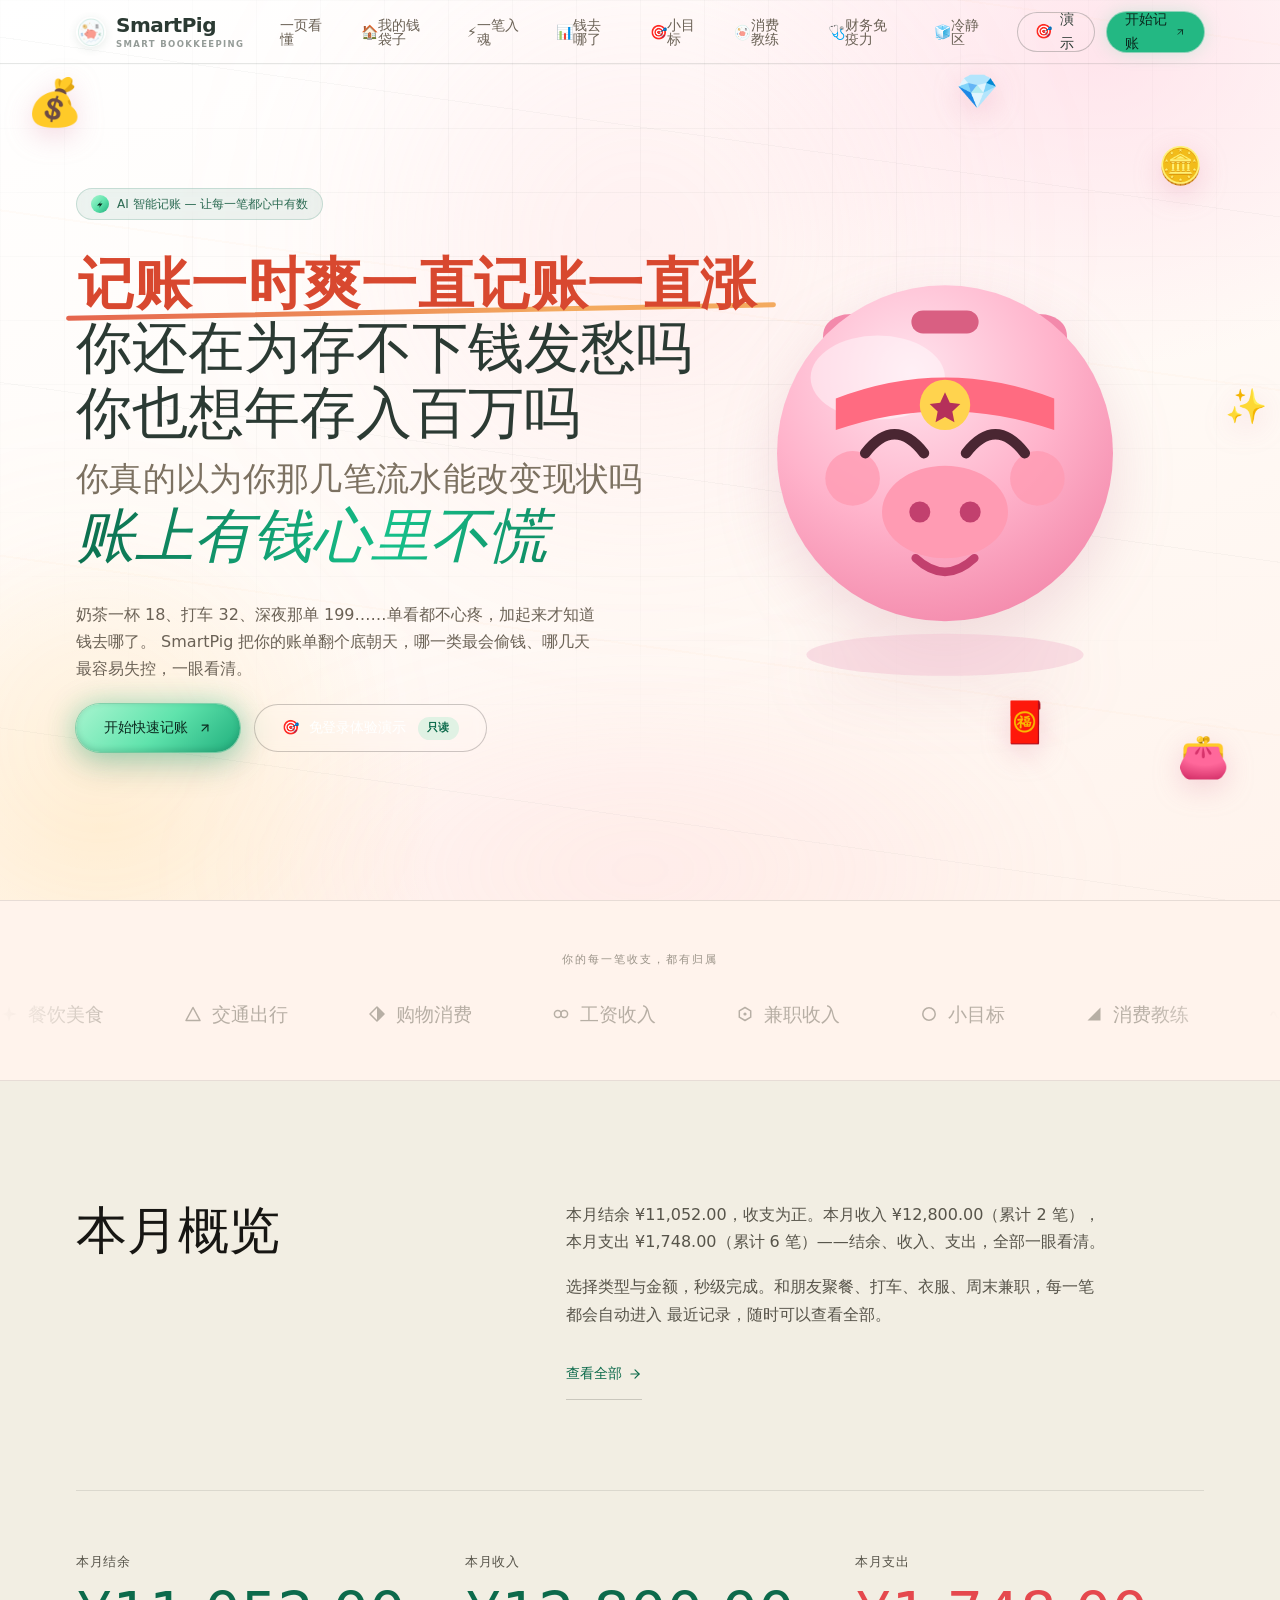
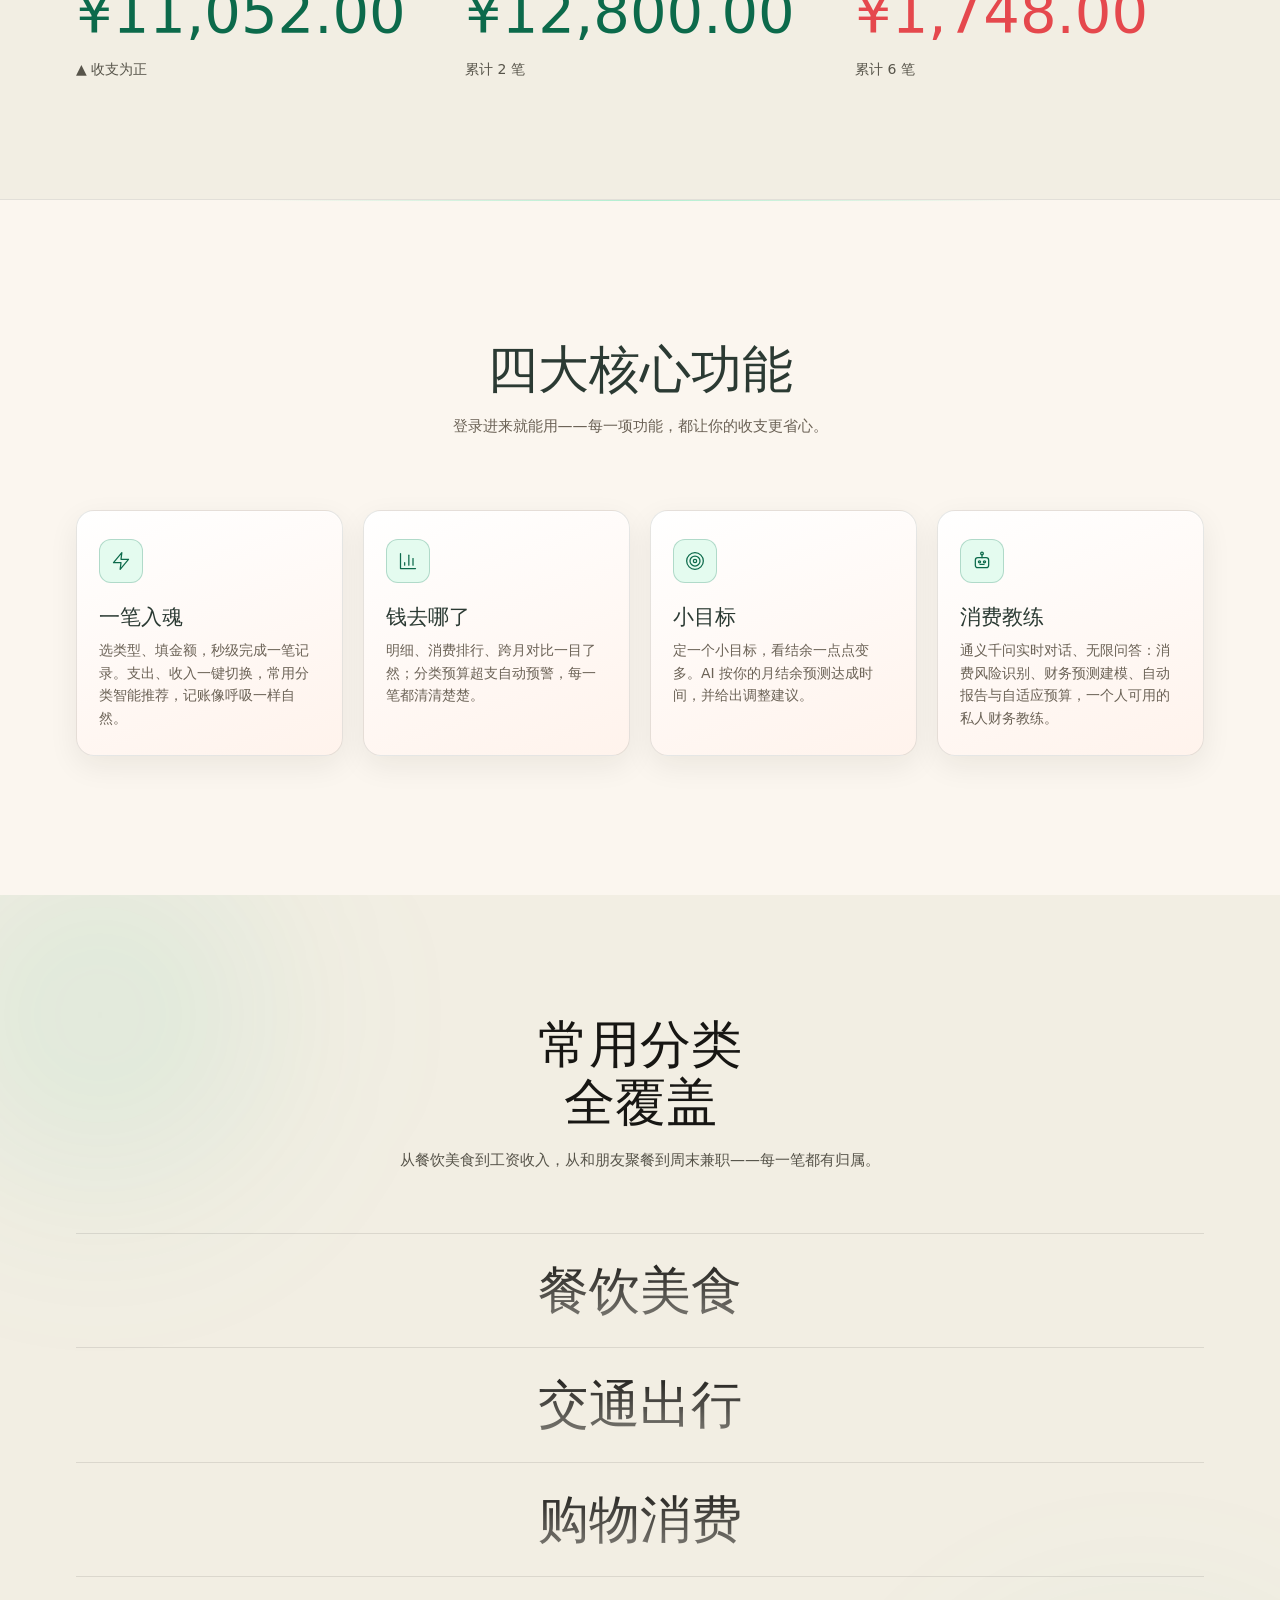
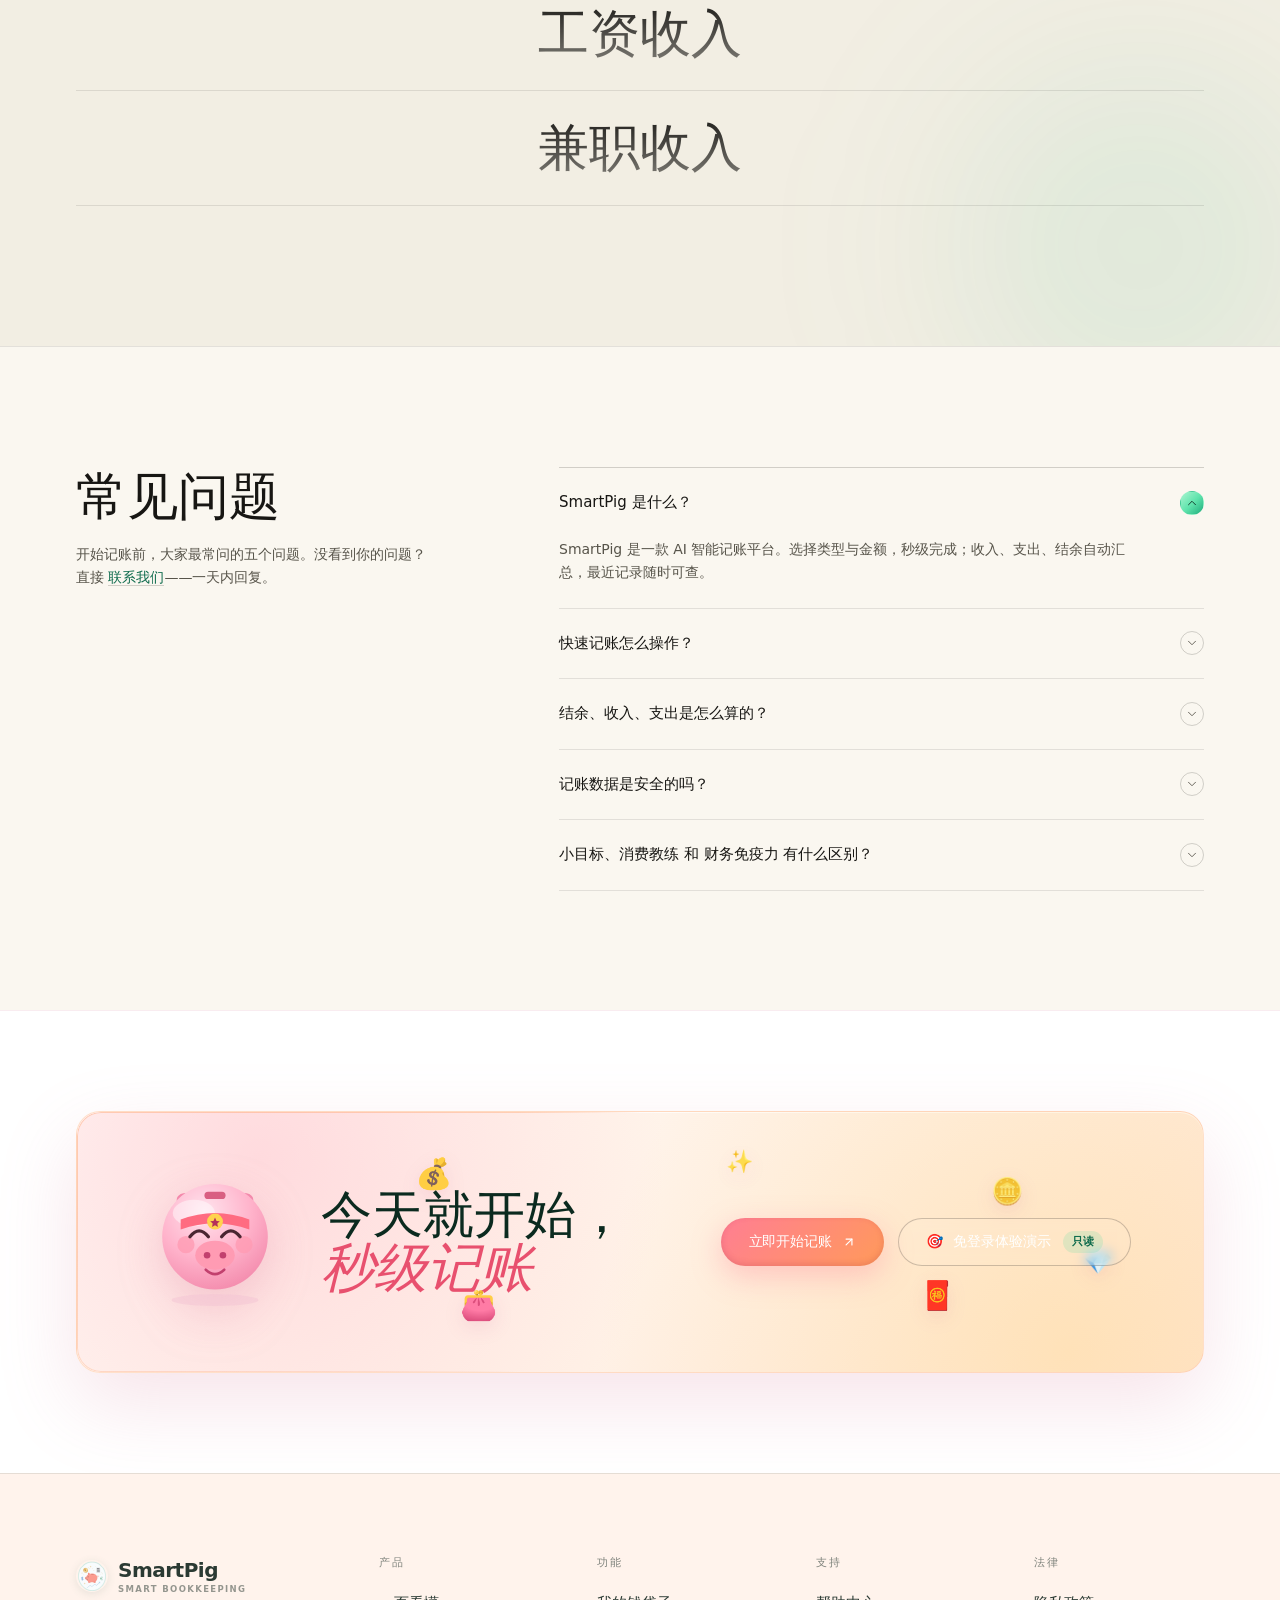
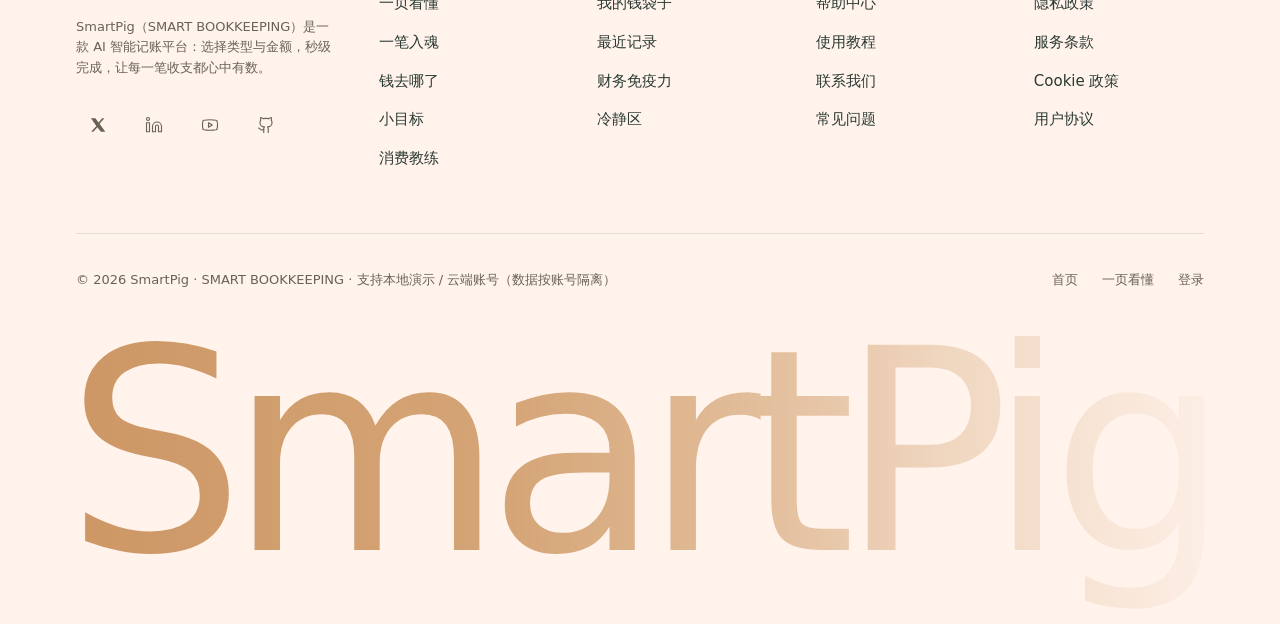
==== commit 7b70ba91: "??: ??????/????hook??" ====
--- a/index.html
+++ b/index.html
@@ -107,11 +107,11 @@
             AI 智能记账 — 让每一笔都心中有数
           </p>
           <h1 class="hero-title">
-            <span class="ht-line ht-l1">惊天内幕！</span>
-            <span class="ht-line">钱悄悄溜走的原因</span>
-            <span class="ht-line">终于找到了</span>
-            <span class="ht-sub">以为只是随手花钱？</span>
-            <span class="ht-line hero-emphasis">账单早已出卖了你</span>
+            <span class="ht-line ht-l1">记账一时爽一直记账一直涨</span>
+            <span class="ht-line">你还在为存不下钱发愁吗</span>
+            <span class="ht-line">你也想年存入百万吗</span>
+            <span class="ht-sub">你真的以为你那几笔流水能改变现状吗</span>
+            <span class="ht-line hero-emphasis">账上有钱心里不慌</span>
           </h1>
           <div class="hero-foot">
             <p class="hero-copy">
@@ -119,7 +119,7 @@
               SmartPig 把你的账单翻个底朝天，哪一类最会偷钱、哪几天最容易失控，一眼看清。
             </p>
             <div class="hero-actions">
-              <a class="btn btn-primary" href="login.html#register">
+              <a class="btn btn-primary" href="dashboard.html">
                 开始快速记账
                 <svg width="14" height="14" viewBox="0 0 24 24" fill="none" stroke="currentColor" stroke-width="2" stroke-linecap="round" stroke-linejoin="round" aria-hidden="true"><path d="M7 7h10v10"/><path d="M7 17 17 7"/></svg>
               </a>
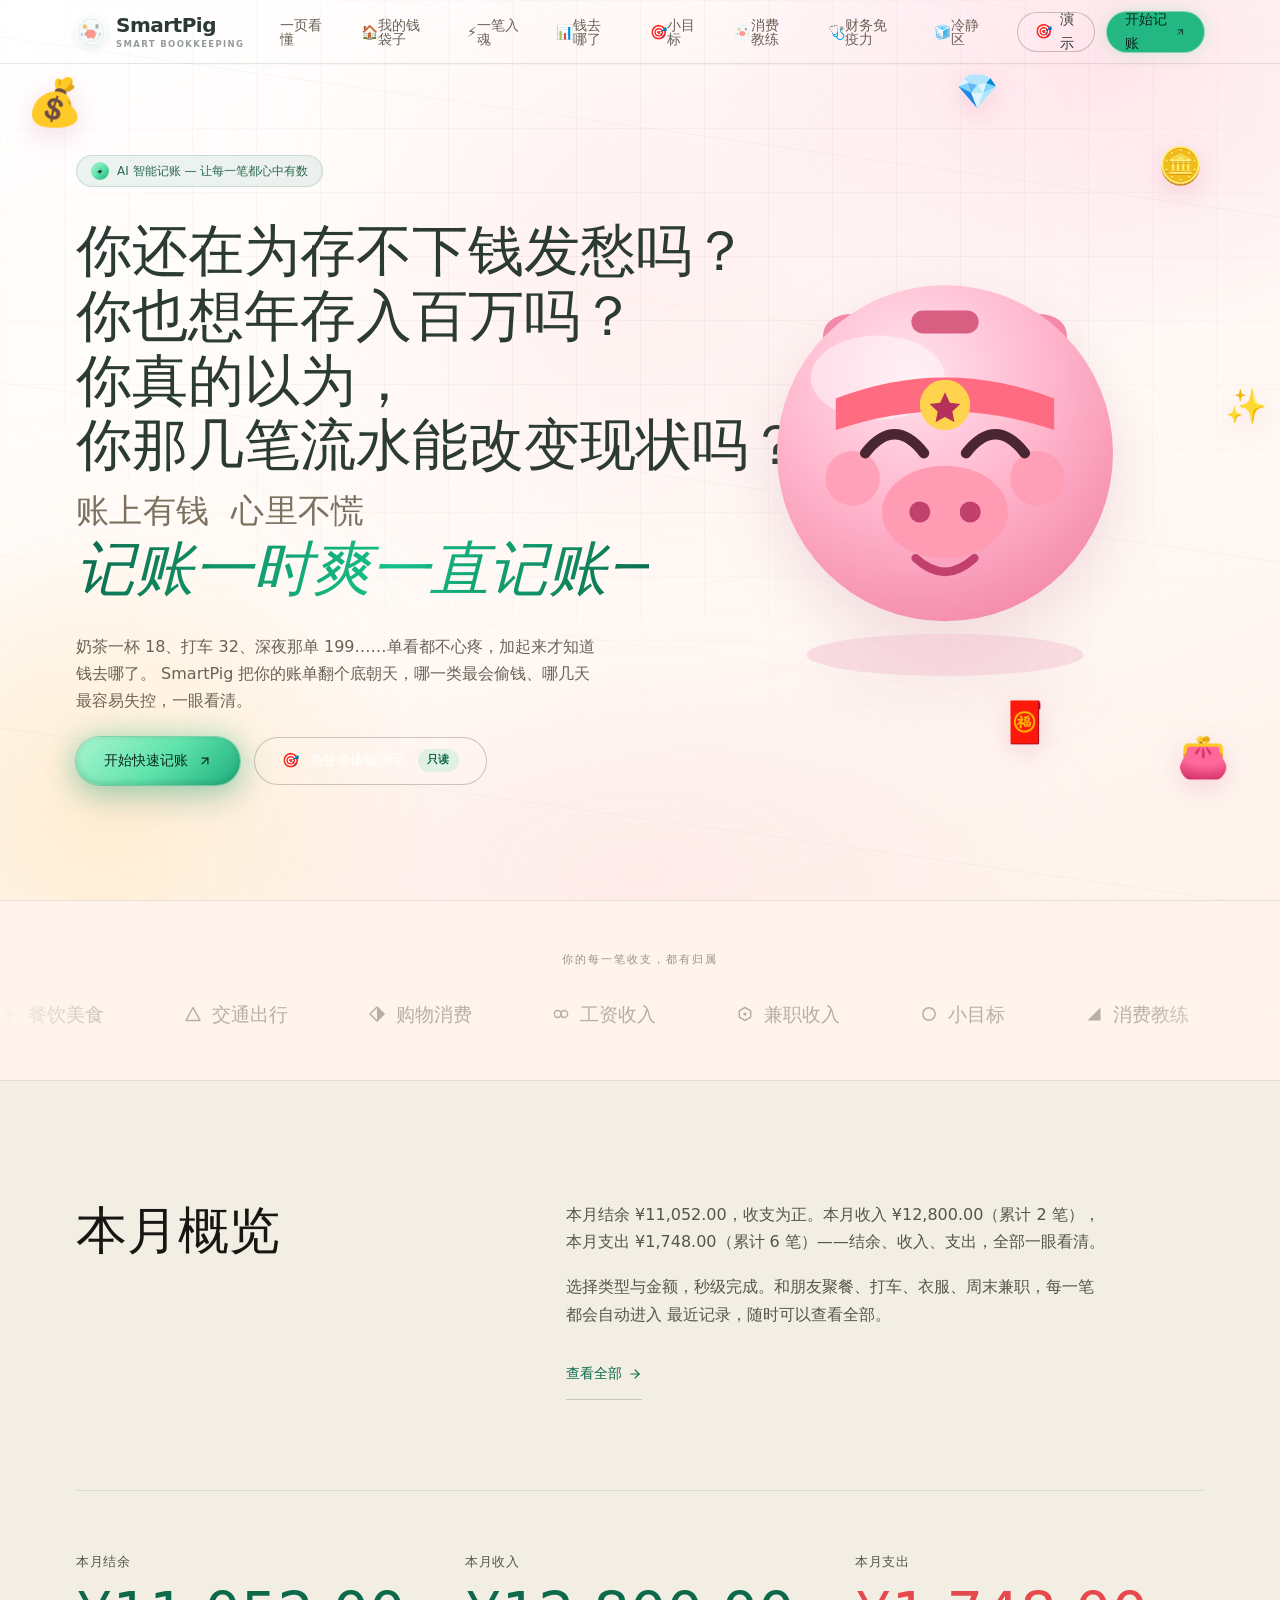
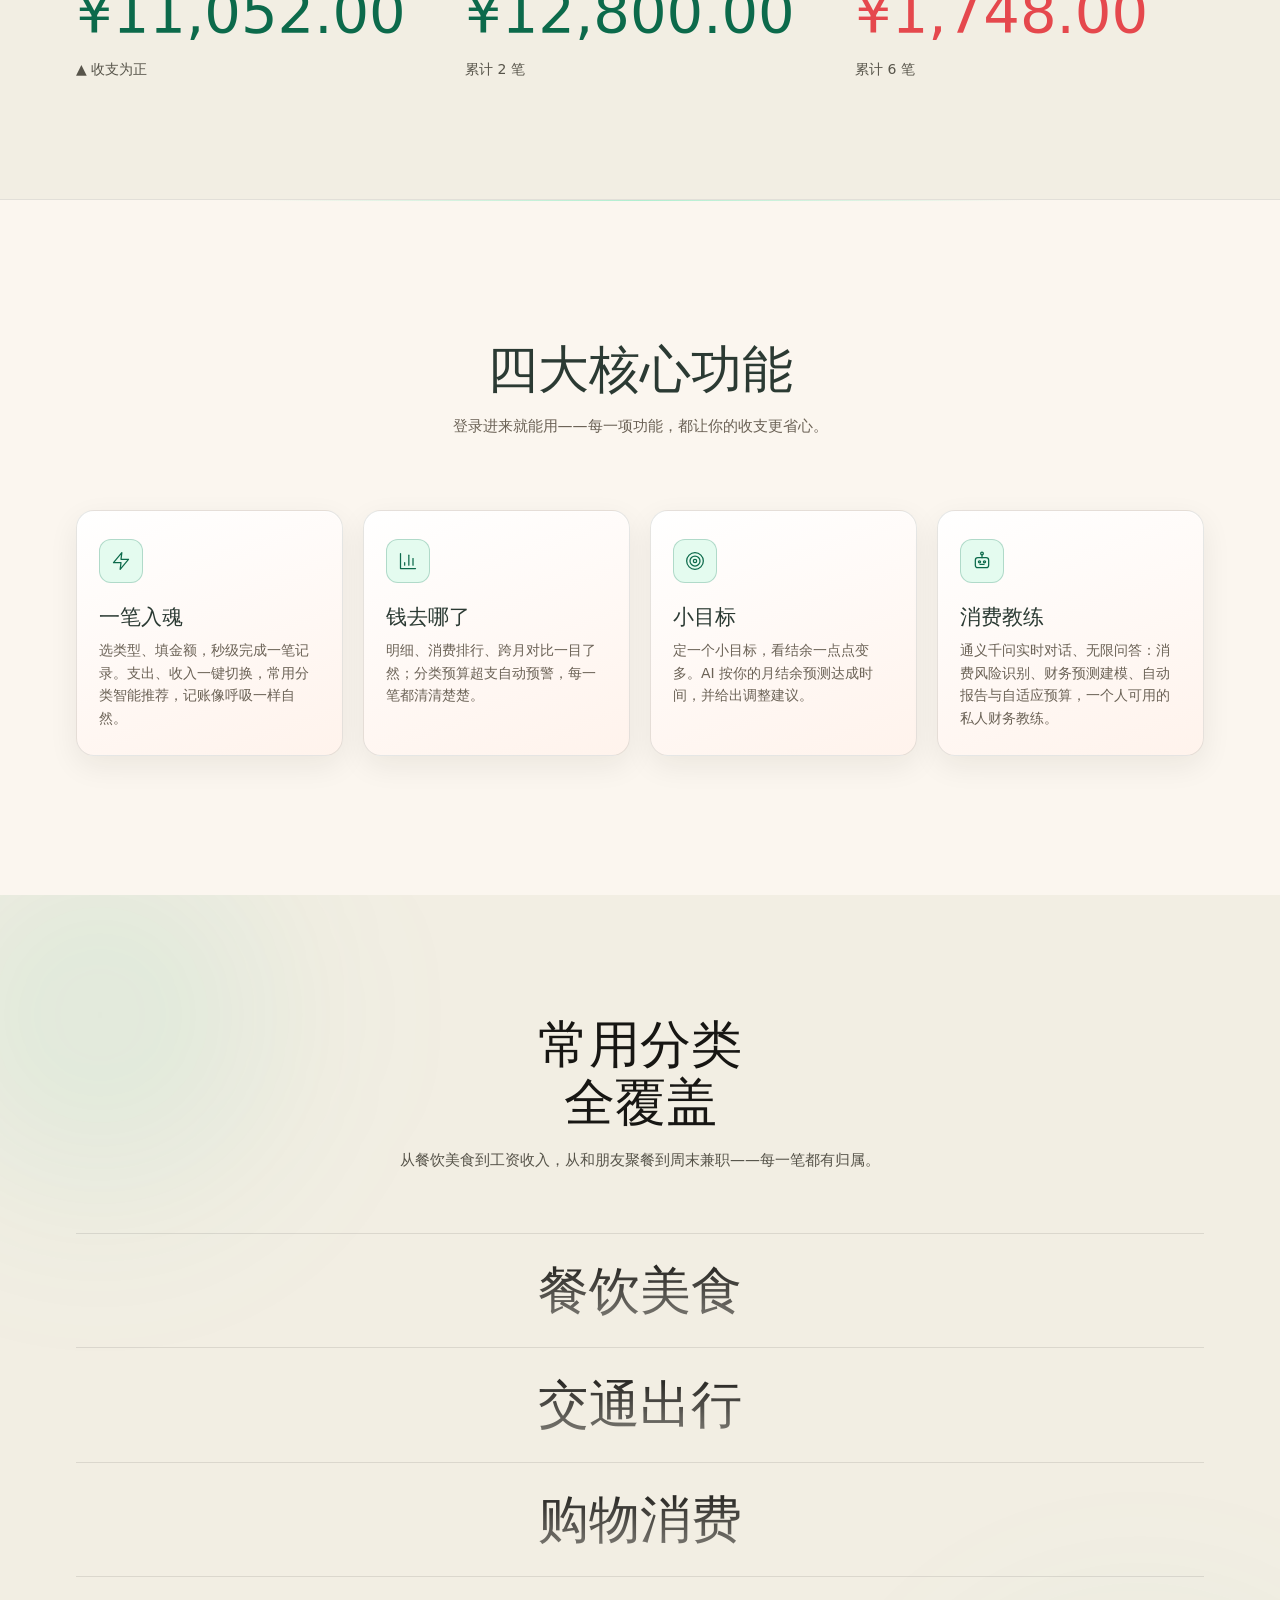
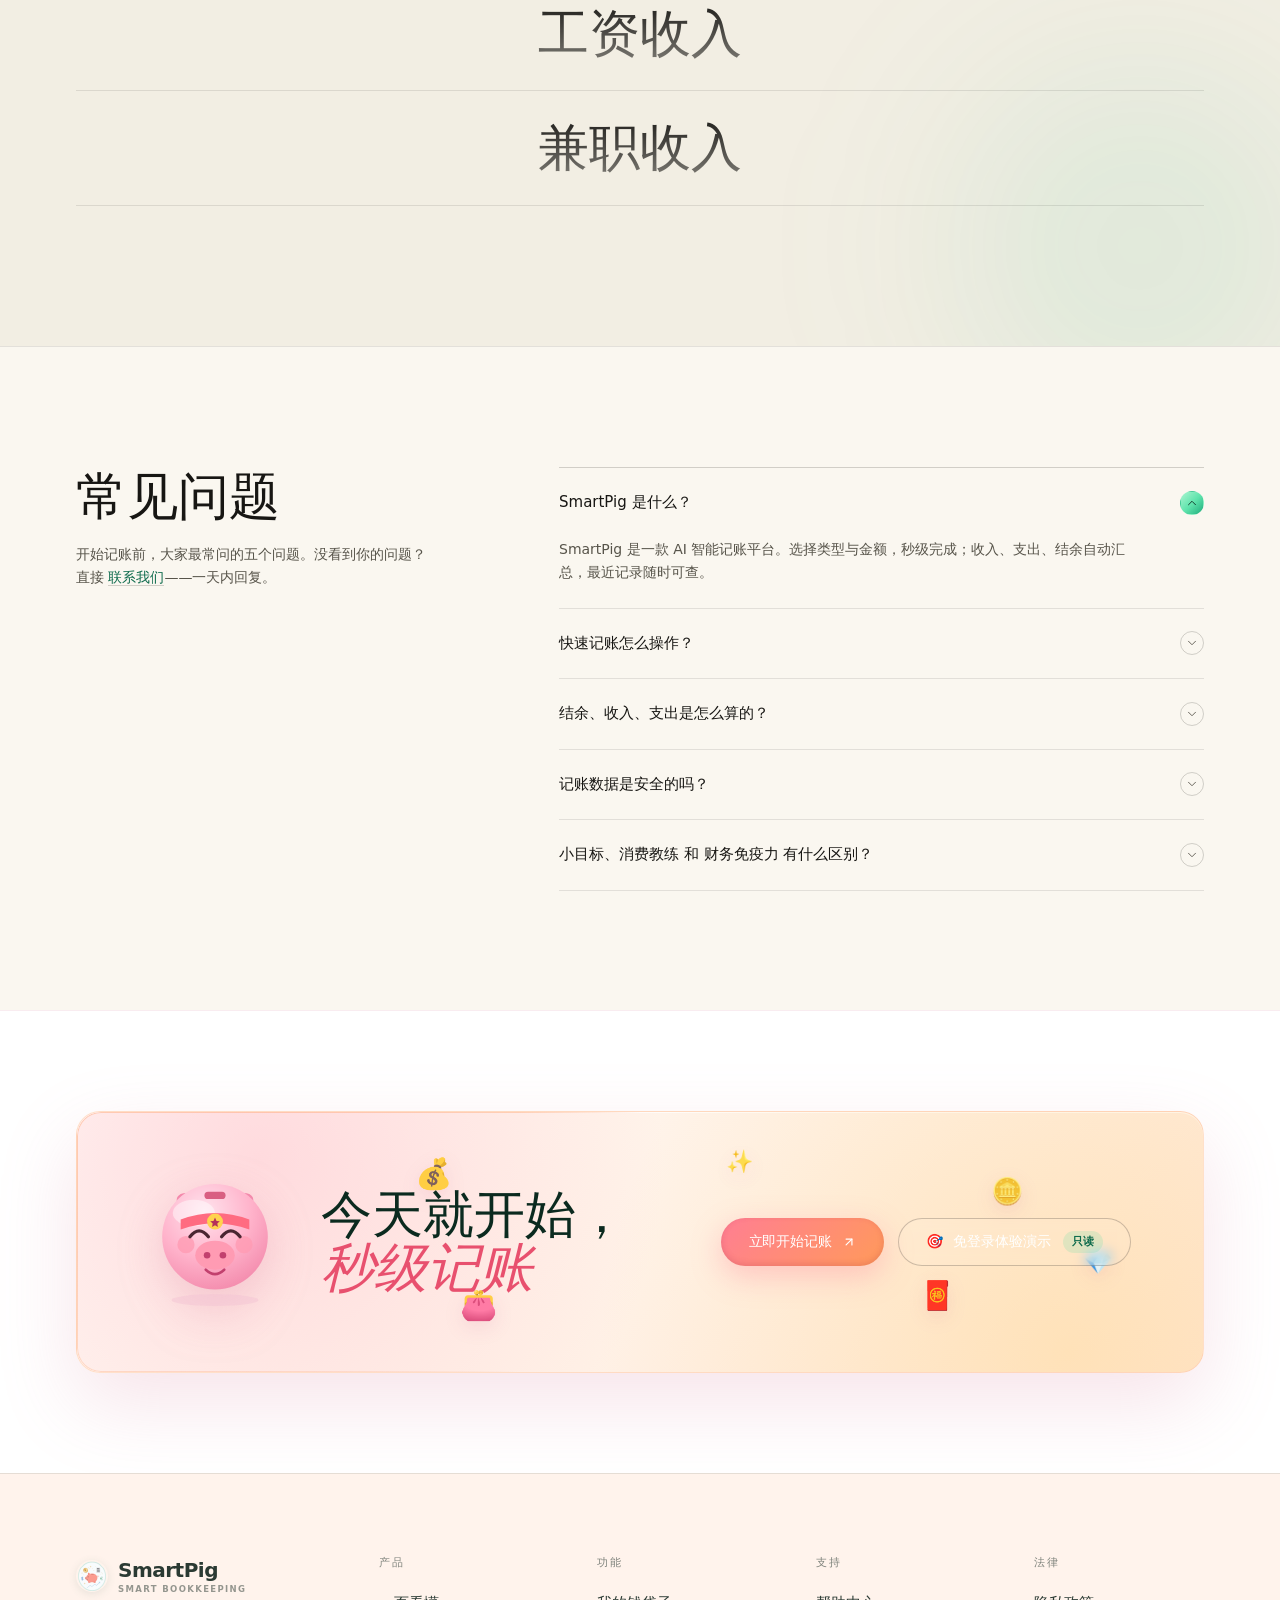
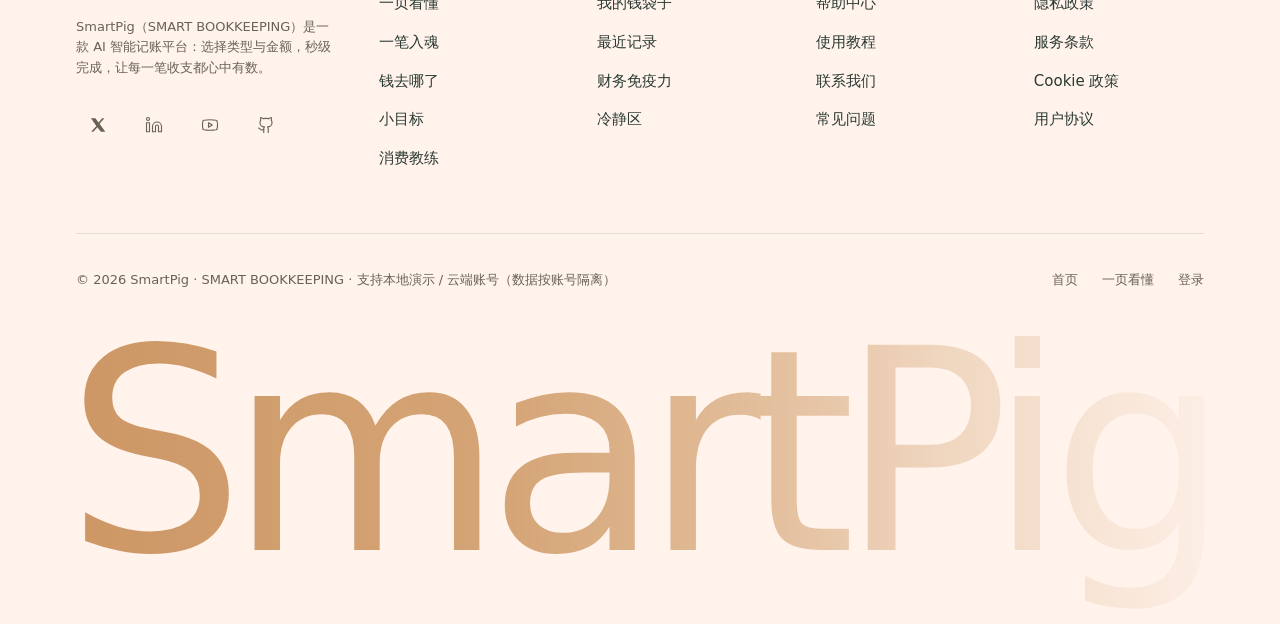
==== commit f3403c1d: "??: ?????+????+???" ====
--- a/index.html
+++ b/index.html
@@ -107,11 +107,11 @@
             AI 智能记账 — 让每一笔都心中有数
           </p>
           <h1 class="hero-title">
-            <span class="ht-line ht-l1">记账一时爽一直记账一直涨</span>
-            <span class="ht-line">你还在为存不下钱发愁吗</span>
-            <span class="ht-line">你也想年存入百万吗</span>
-            <span class="ht-sub">你真的以为你那几笔流水能改变现状吗</span>
-            <span class="ht-line hero-emphasis">账上有钱心里不慌</span>
+            <span class="ht-line ht-red">你还在为存不下钱发愁吗？</span>
+            <span class="ht-line ht-red">你也想年存入百万吗？</span>
+            <span class="ht-line ht-red">你真的以为，你那几笔流水能改变现状吗？</span>
+            <span class="ht-sub">账上有钱&nbsp;&nbsp;心里不慌</span>
+            <span class="ht-line hero-emphasis">记账一时爽一直记账一直涨</span>
           </h1>
           <div class="hero-foot">
             <p class="hero-copy">
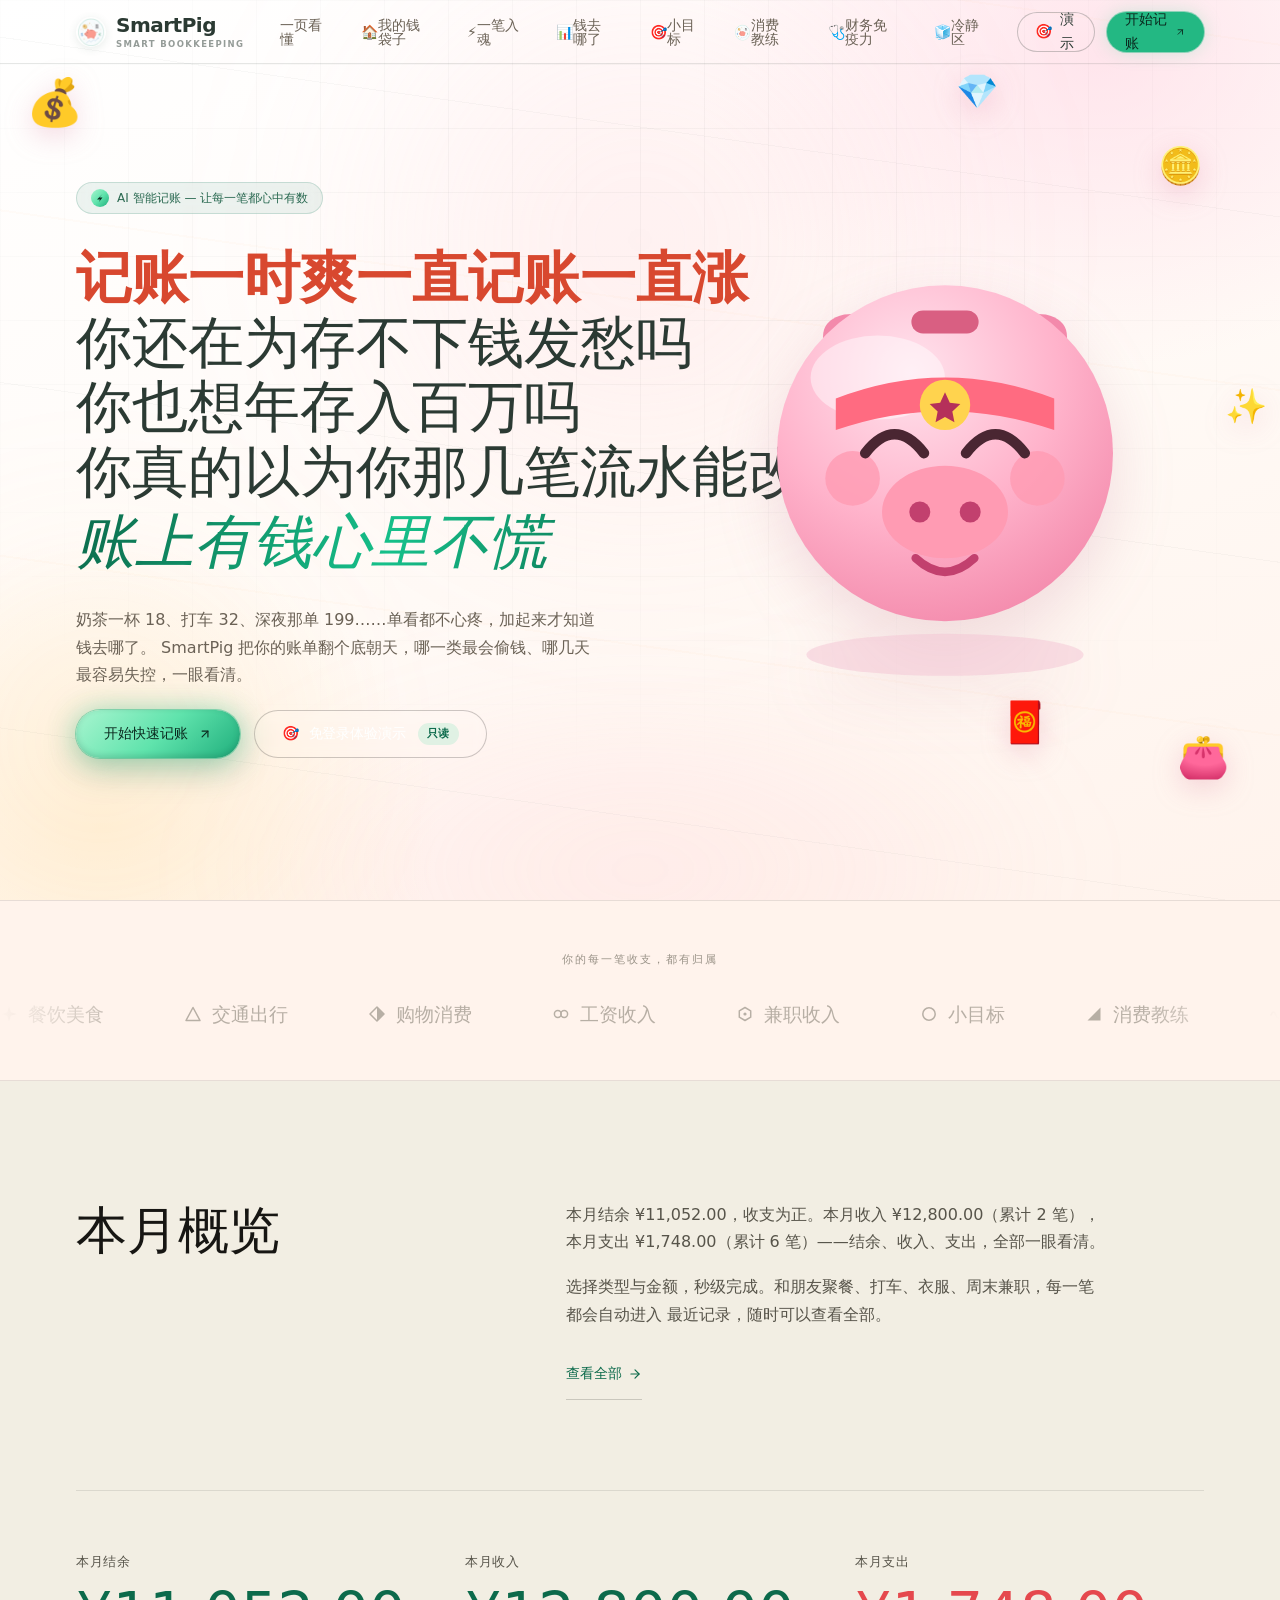
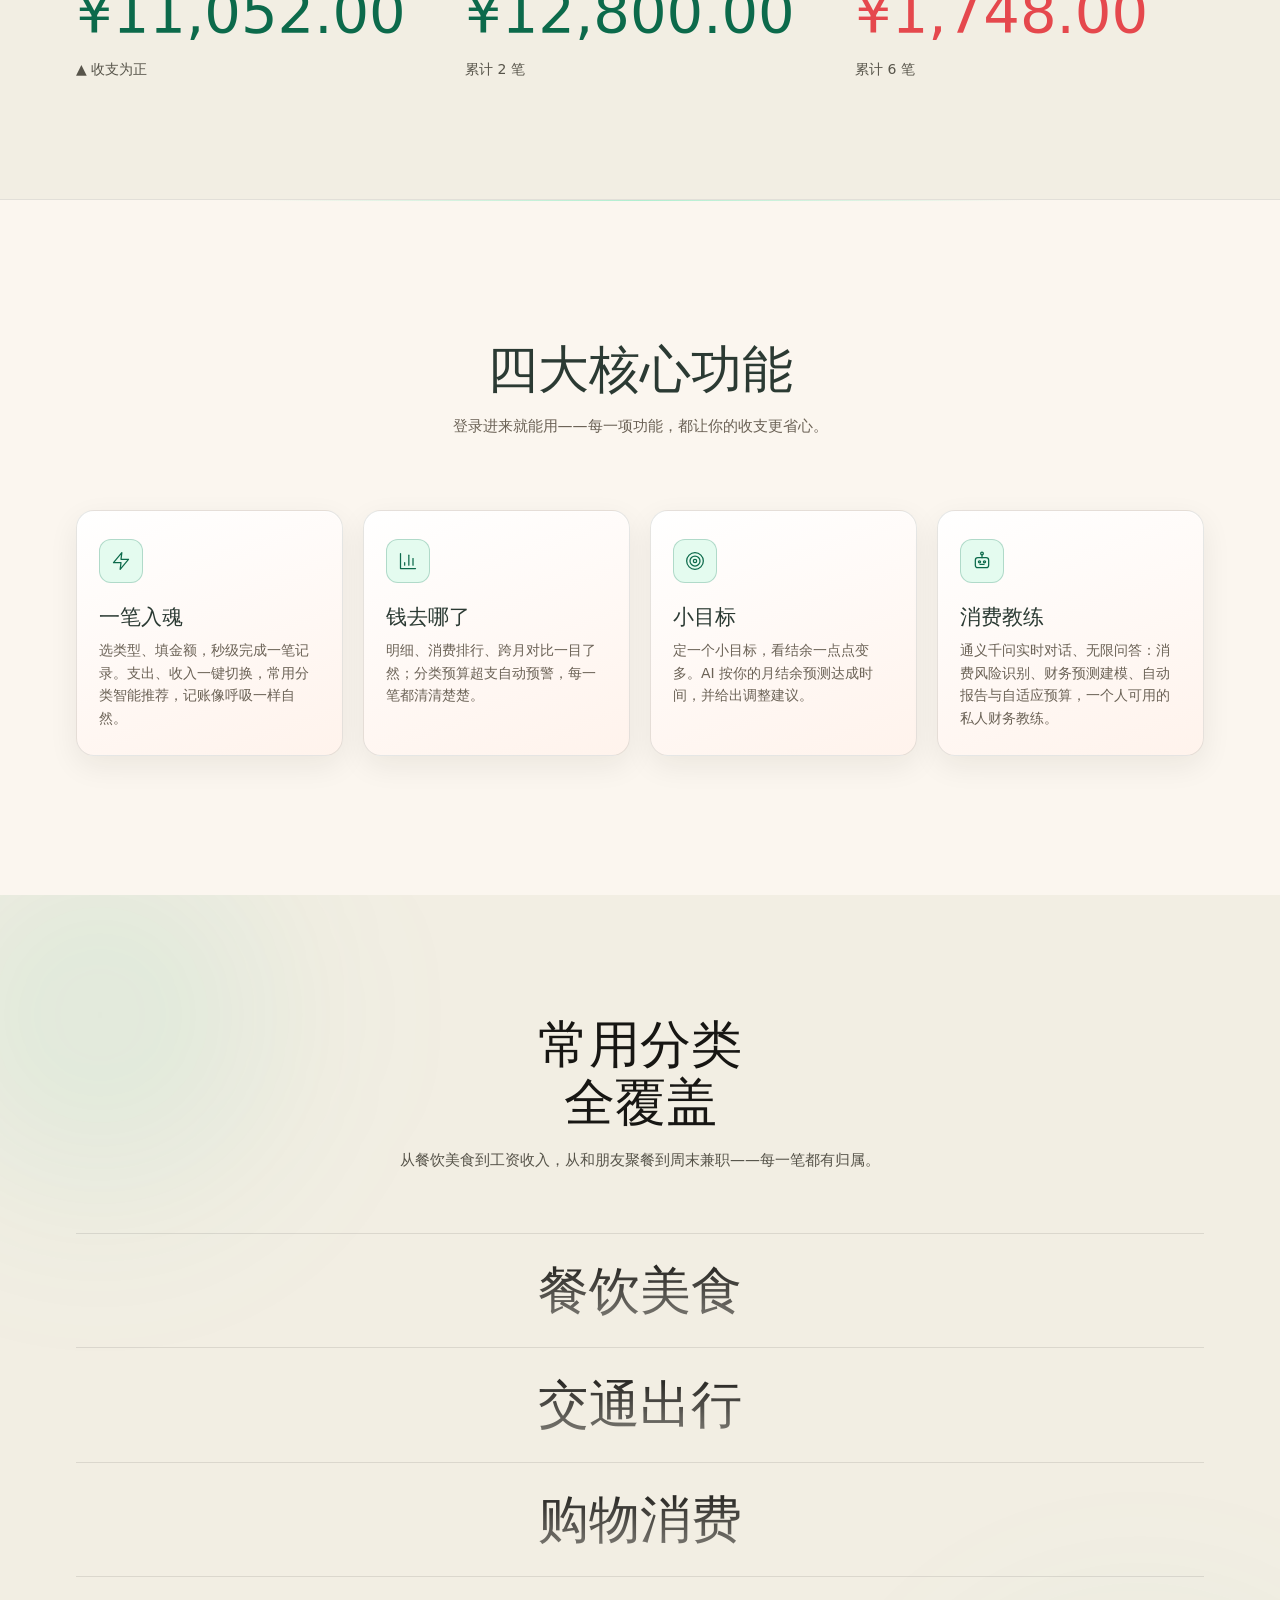
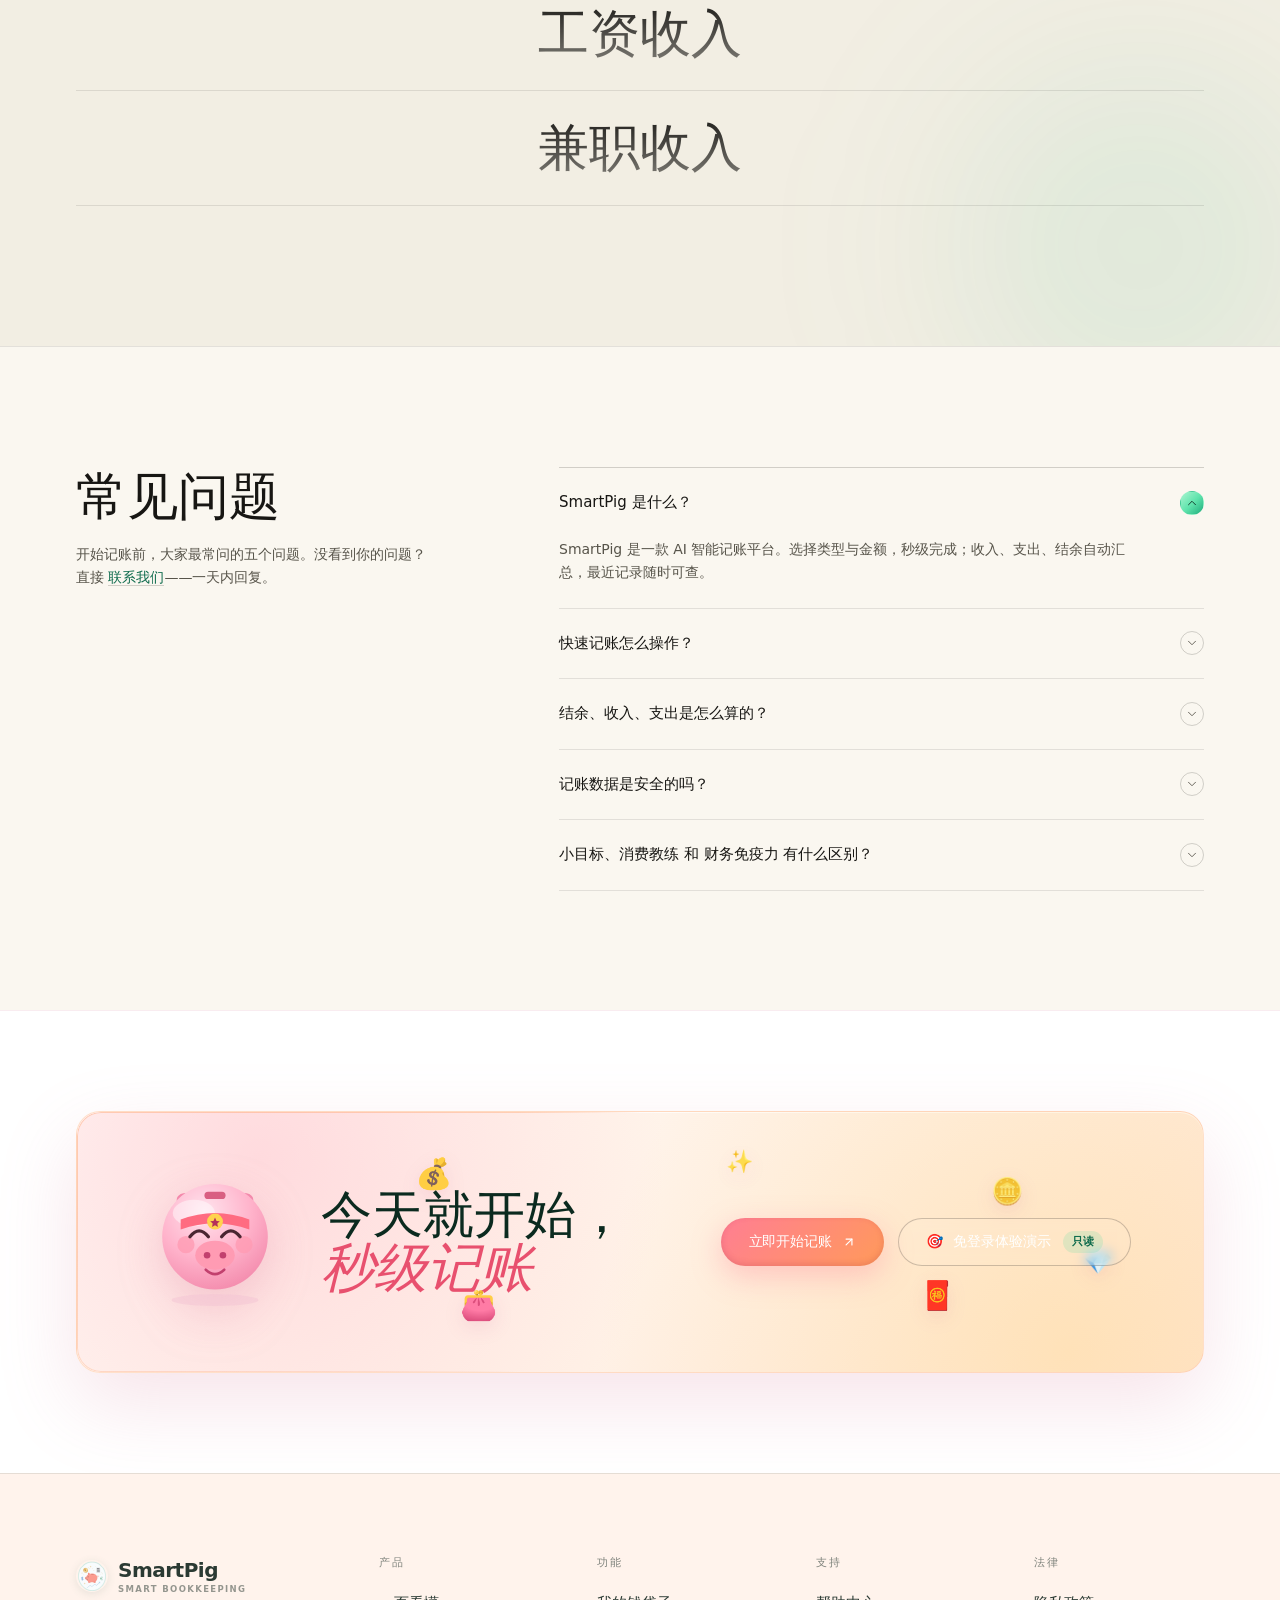
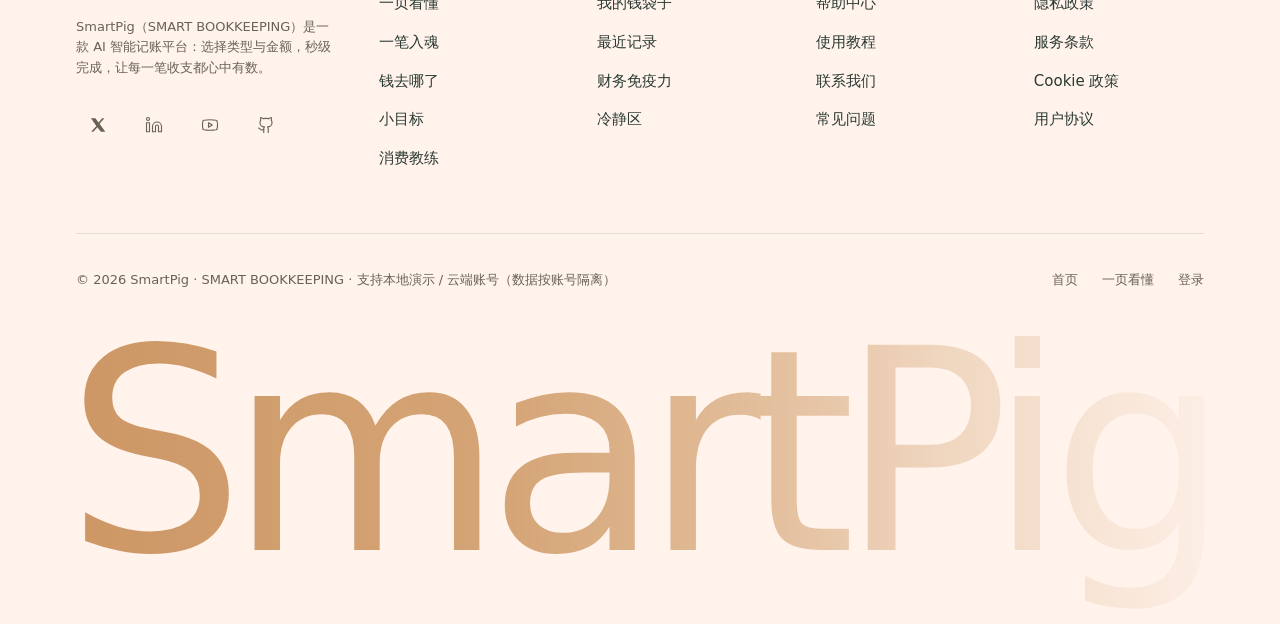
==== commit 974de5b2: "??: ??????(???+?????+???)" ====
--- a/index.html
+++ b/index.html
@@ -107,11 +107,11 @@
             AI 智能记账 — 让每一笔都心中有数
           </p>
           <h1 class="hero-title">
-            <span class="ht-line ht-red">你还在为存不下钱发愁吗？</span>
-            <span class="ht-line ht-red">你也想年存入百万吗？</span>
-            <span class="ht-line ht-red">你真的以为，你那几笔流水能改变现状吗？</span>
-            <span class="ht-sub">账上有钱&nbsp;&nbsp;心里不慌</span>
-            <span class="ht-line hero-emphasis">记账一时爽一直记账一直涨</span>
+            <span class="ht-line ht-red">记账一时爽一直记账一直涨</span>
+            <span class="ht-line">你还在为存不下钱发愁吗</span>
+            <span class="ht-line">你也想年存入百万吗</span>
+            <span class="ht-line">你真的以为你那几笔流水能改变现状吗</span>
+            <span class="ht-line hero-emphasis">账上有钱心里不慌</span>
           </h1>
           <div class="hero-foot">
             <p class="hero-copy">
--- a/css/landing.css
+++ b/css/landing.css
@@ -1446,6 +1446,12 @@
 }
 .hero-title .ht-line { display: block; }
 
+/* 红色主标题（封面连环反问句） */
+.hero-title .ht-red {
+  color: #D8482F;
+  font-weight: 600;
+}
+
 /* 第一行：惊天内幕！——珊瑚红 + 荧光笔底纹（微微旋转，像手划的） */
 .hero-title .ht-l1 {
   position: relative;
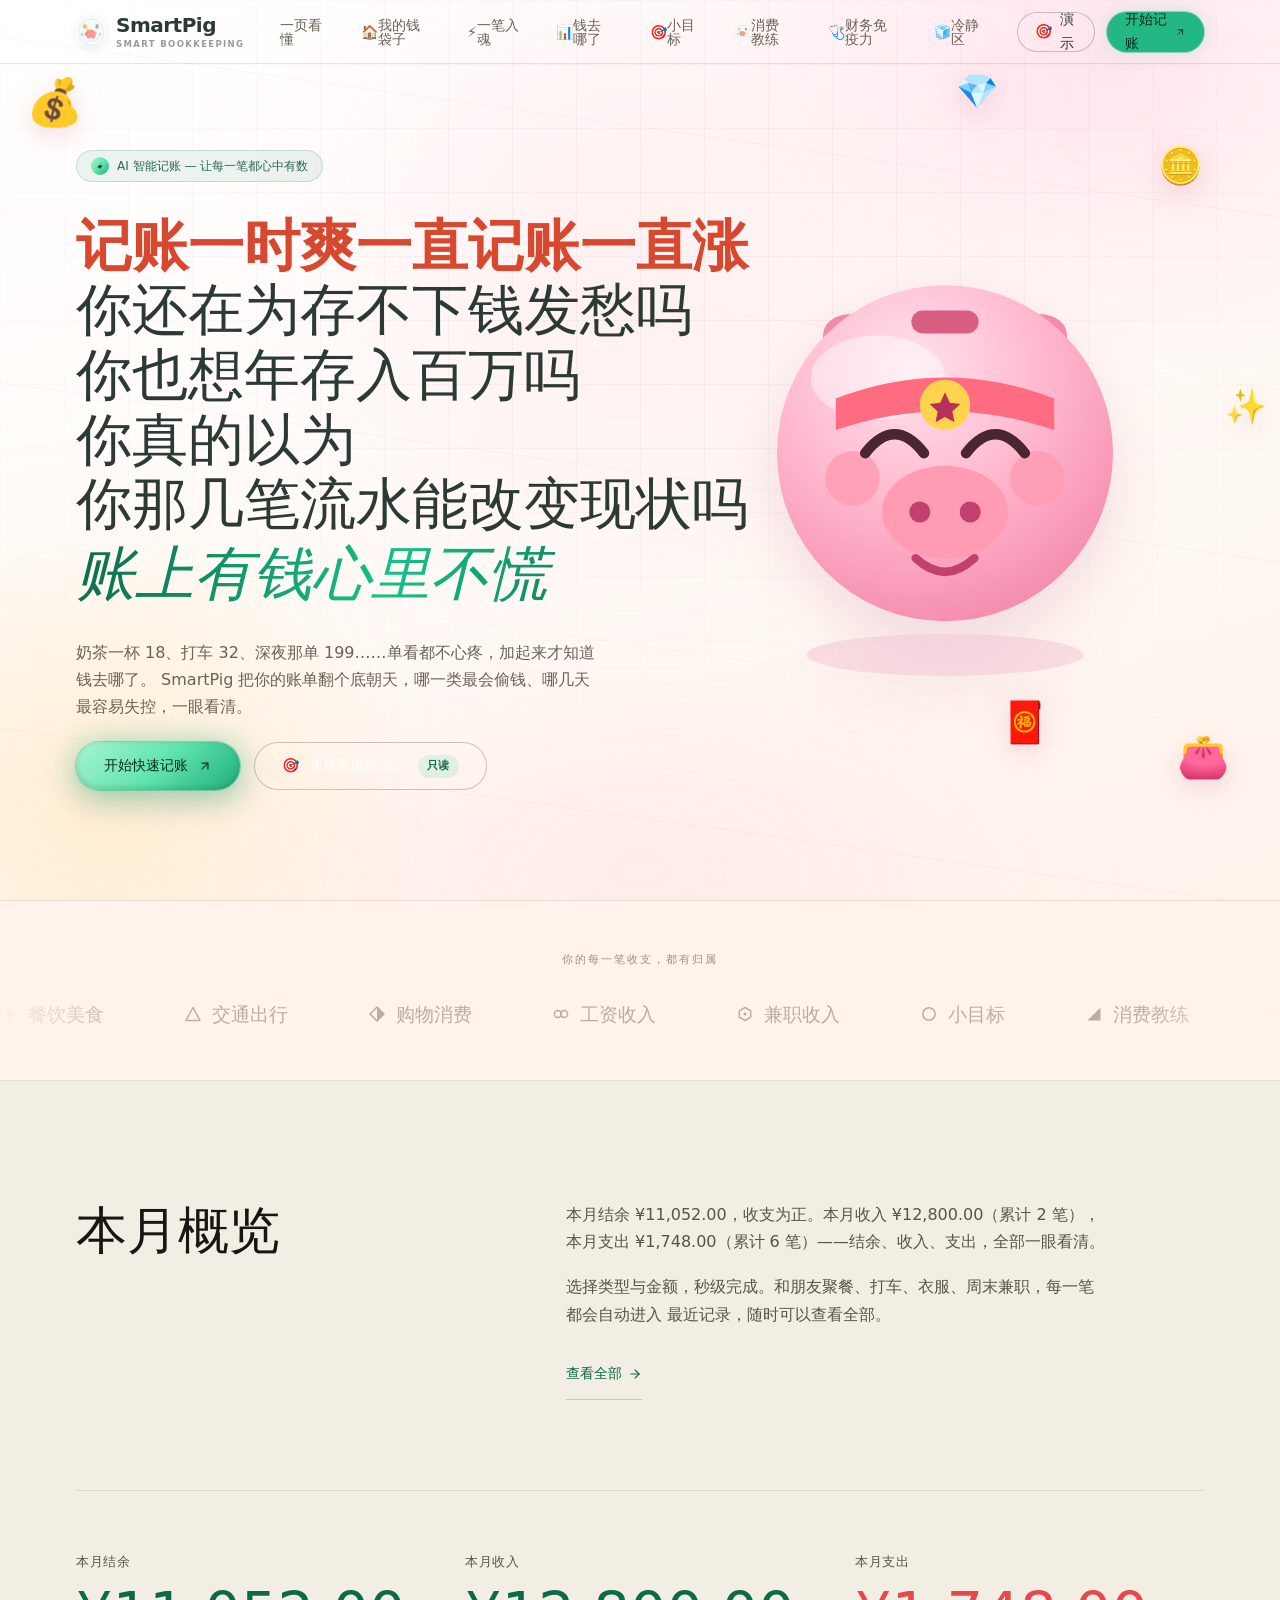
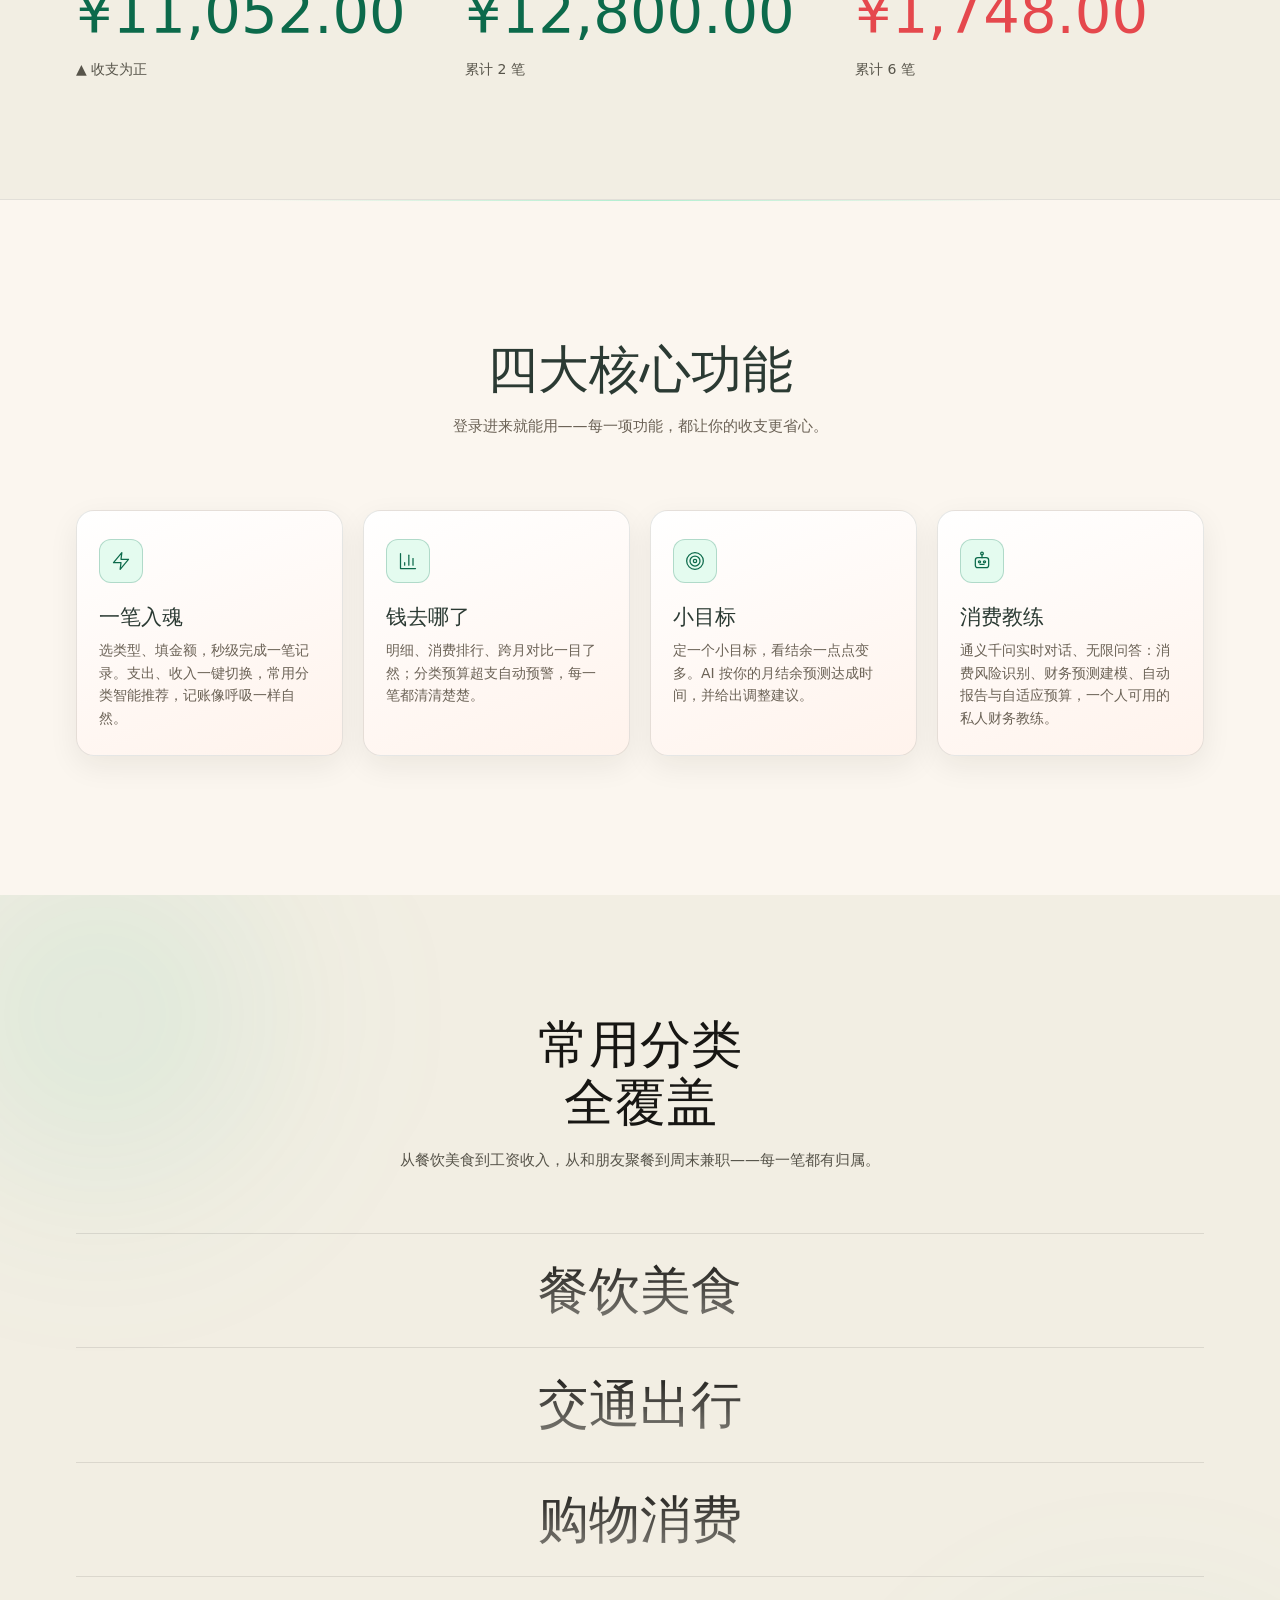
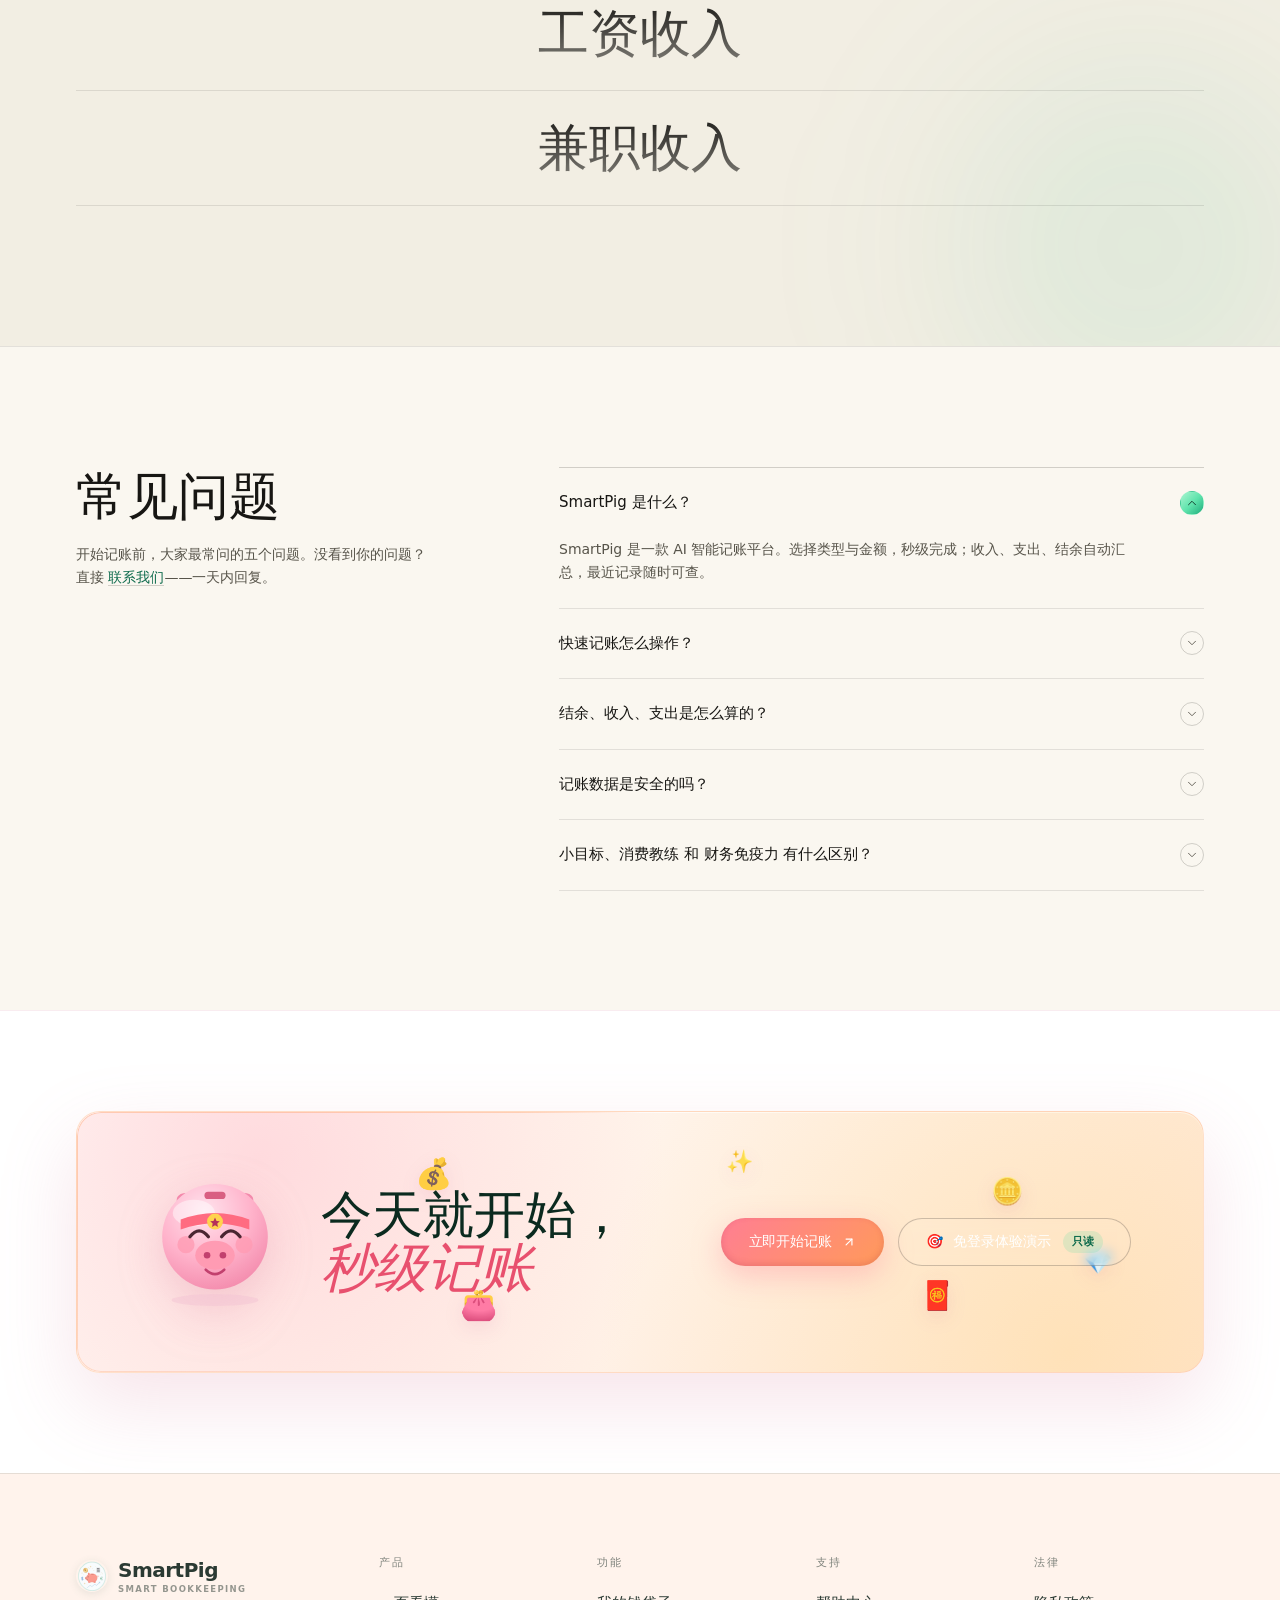
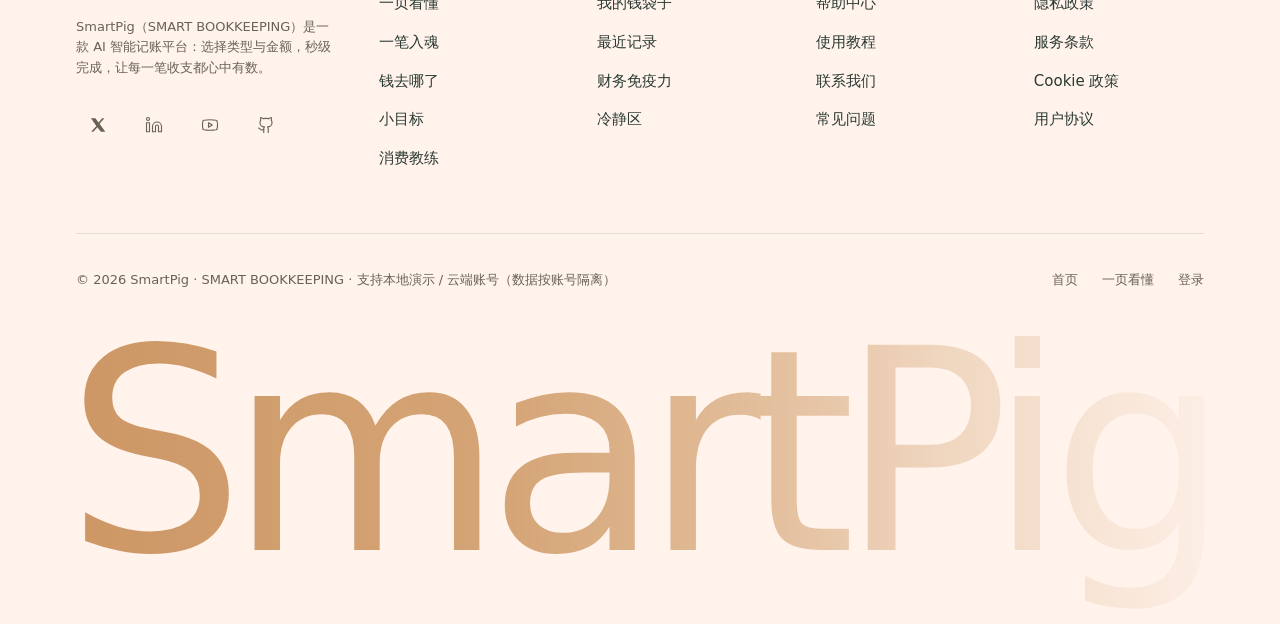
==== commit e8f3948c: "??: ?????+?????????" ====
--- a/index.html
+++ b/index.html
@@ -110,7 +110,7 @@
             <span class="ht-line ht-red">记账一时爽一直记账一直涨</span>
             <span class="ht-line">你还在为存不下钱发愁吗</span>
             <span class="ht-line">你也想年存入百万吗</span>
-            <span class="ht-line">你真的以为你那几笔流水能改变现状吗</span>
+            <span class="ht-line">你真的以为<br>你那几笔流水能改变现状吗</span>
             <span class="ht-line hero-emphasis">账上有钱心里不慌</span>
           </h1>
           <div class="hero-foot">
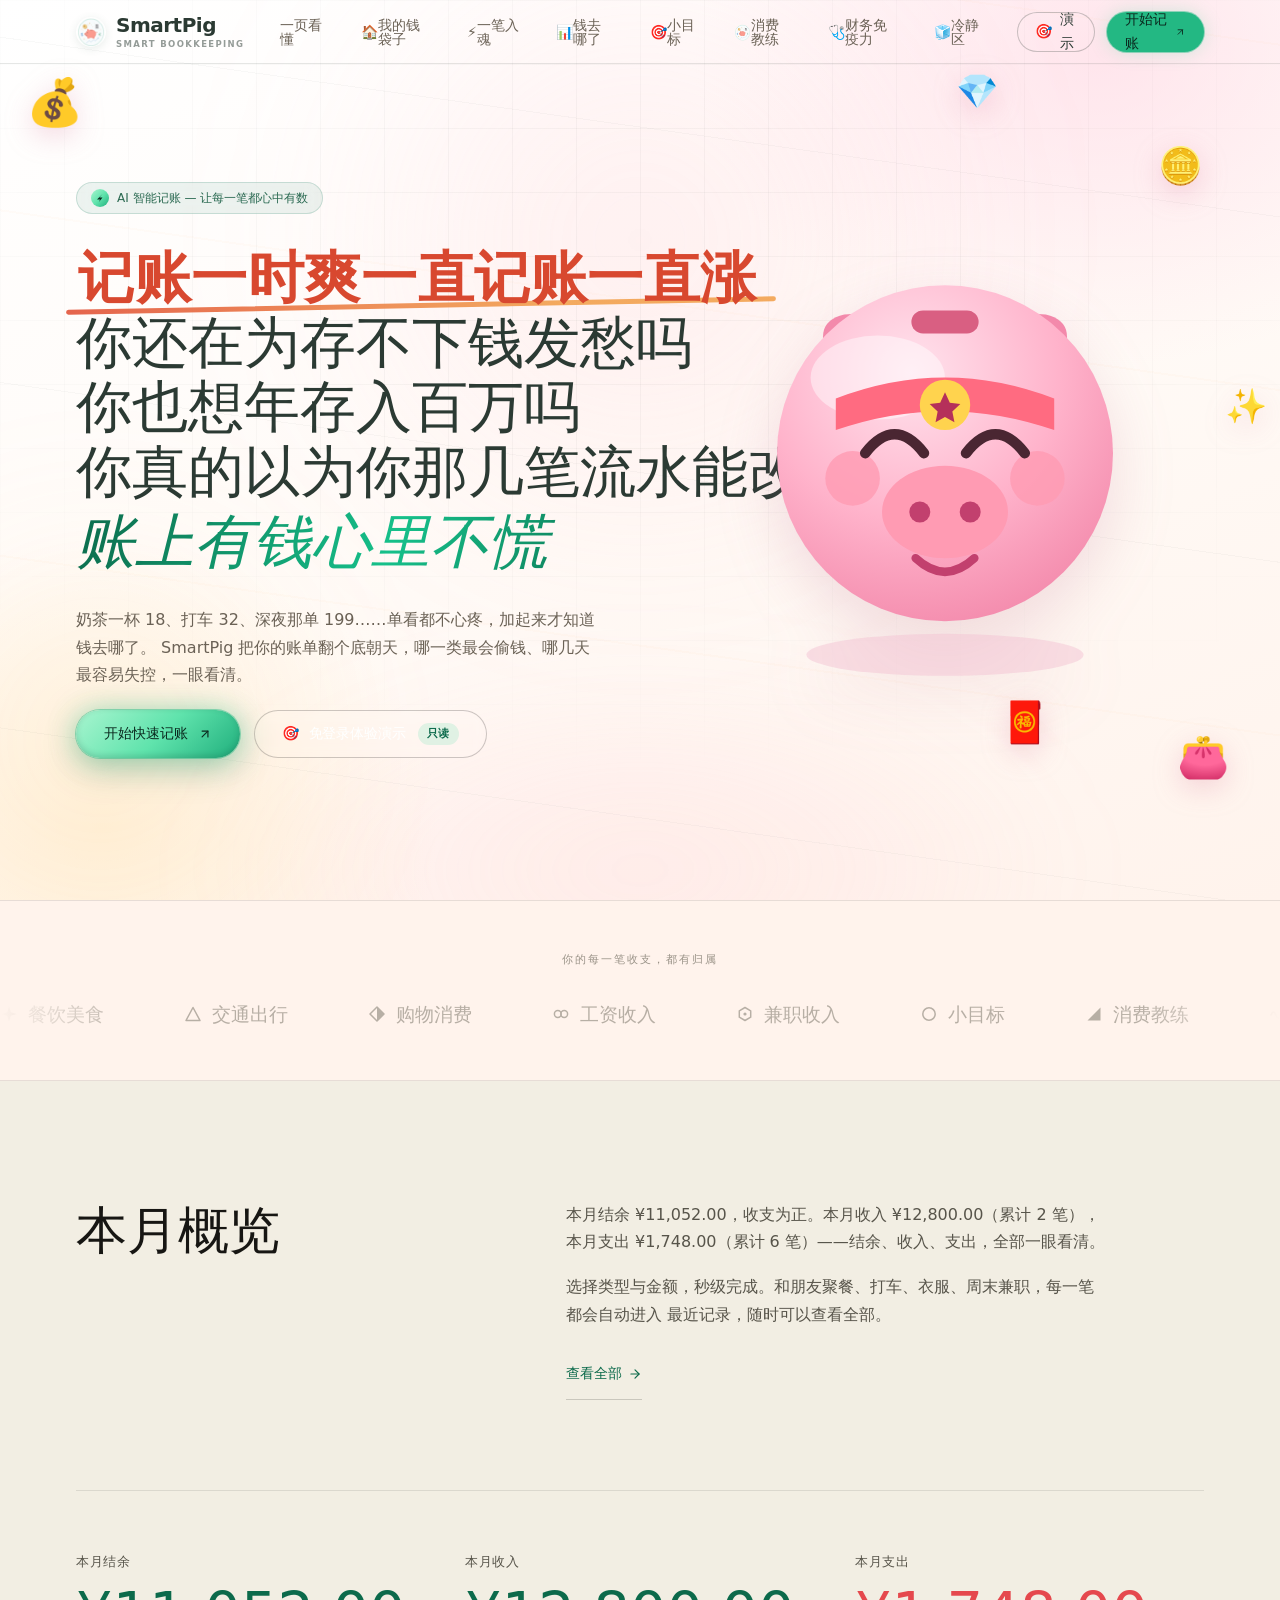
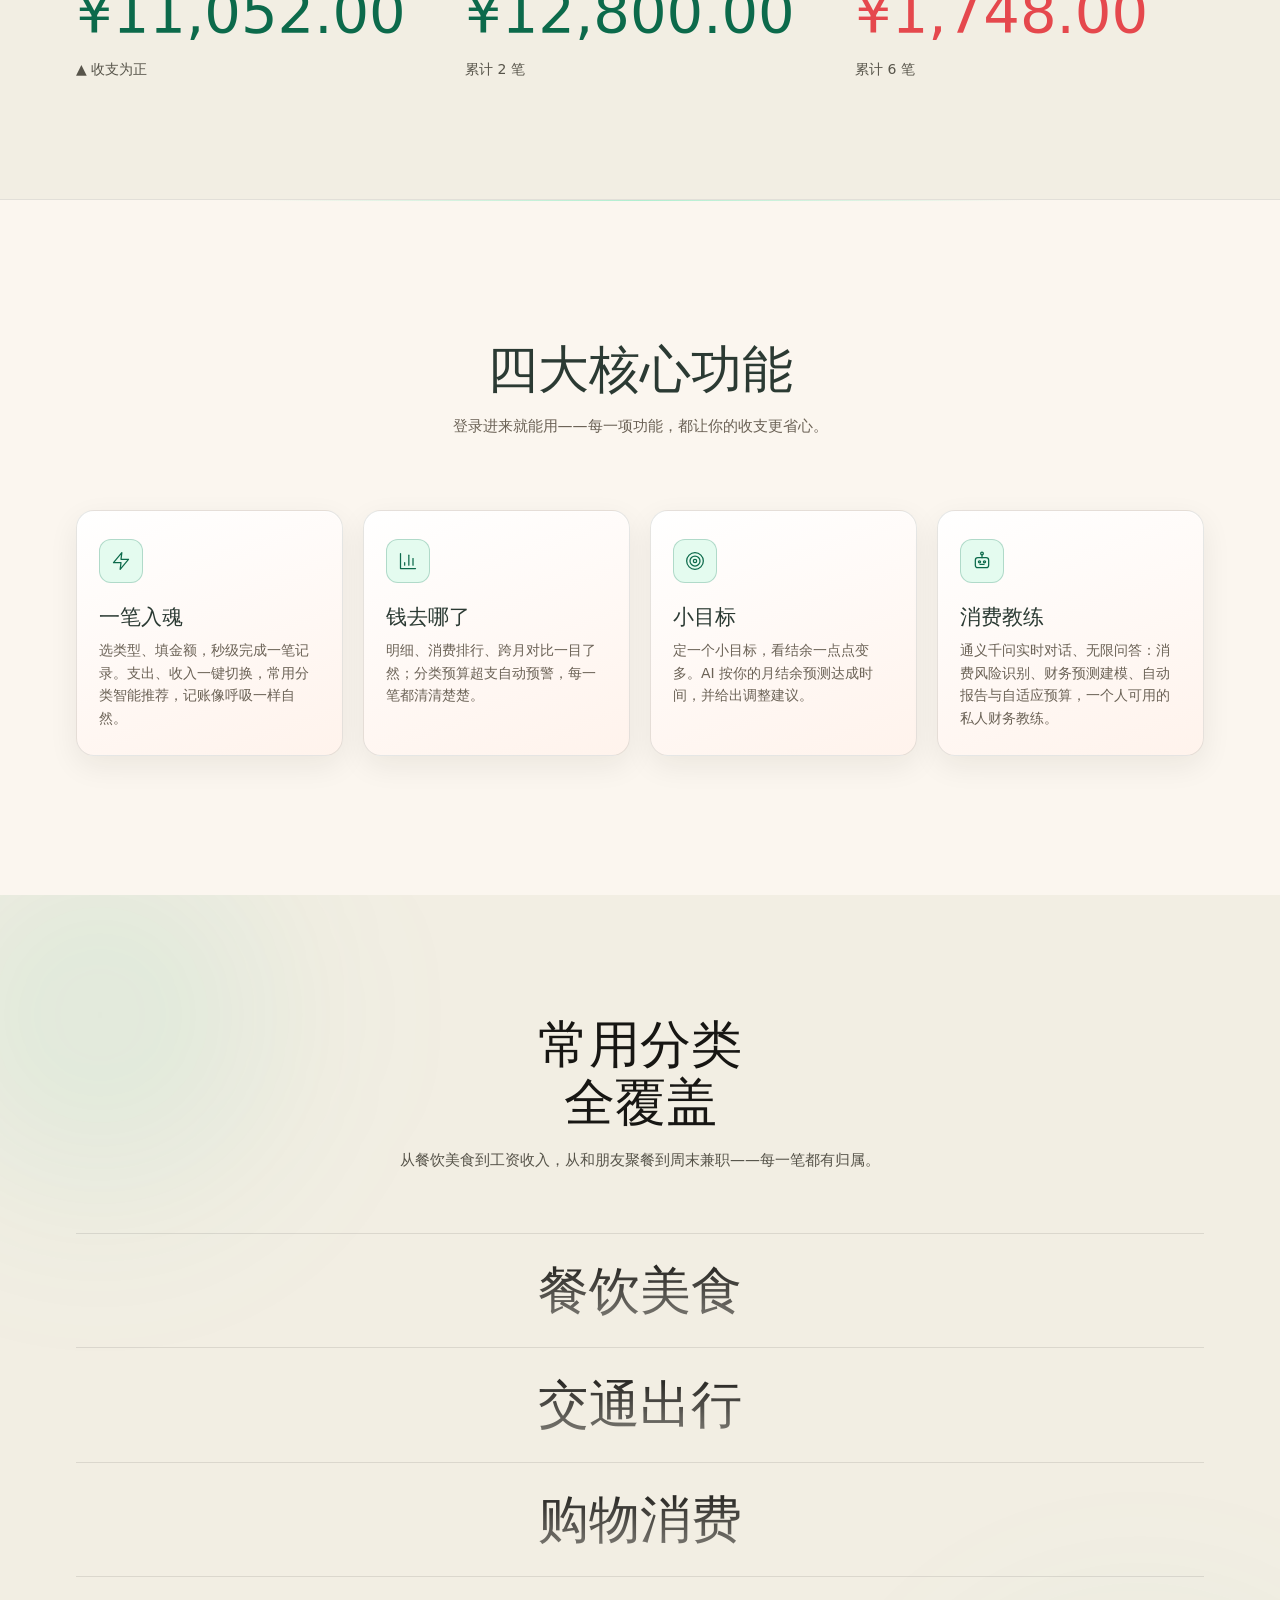
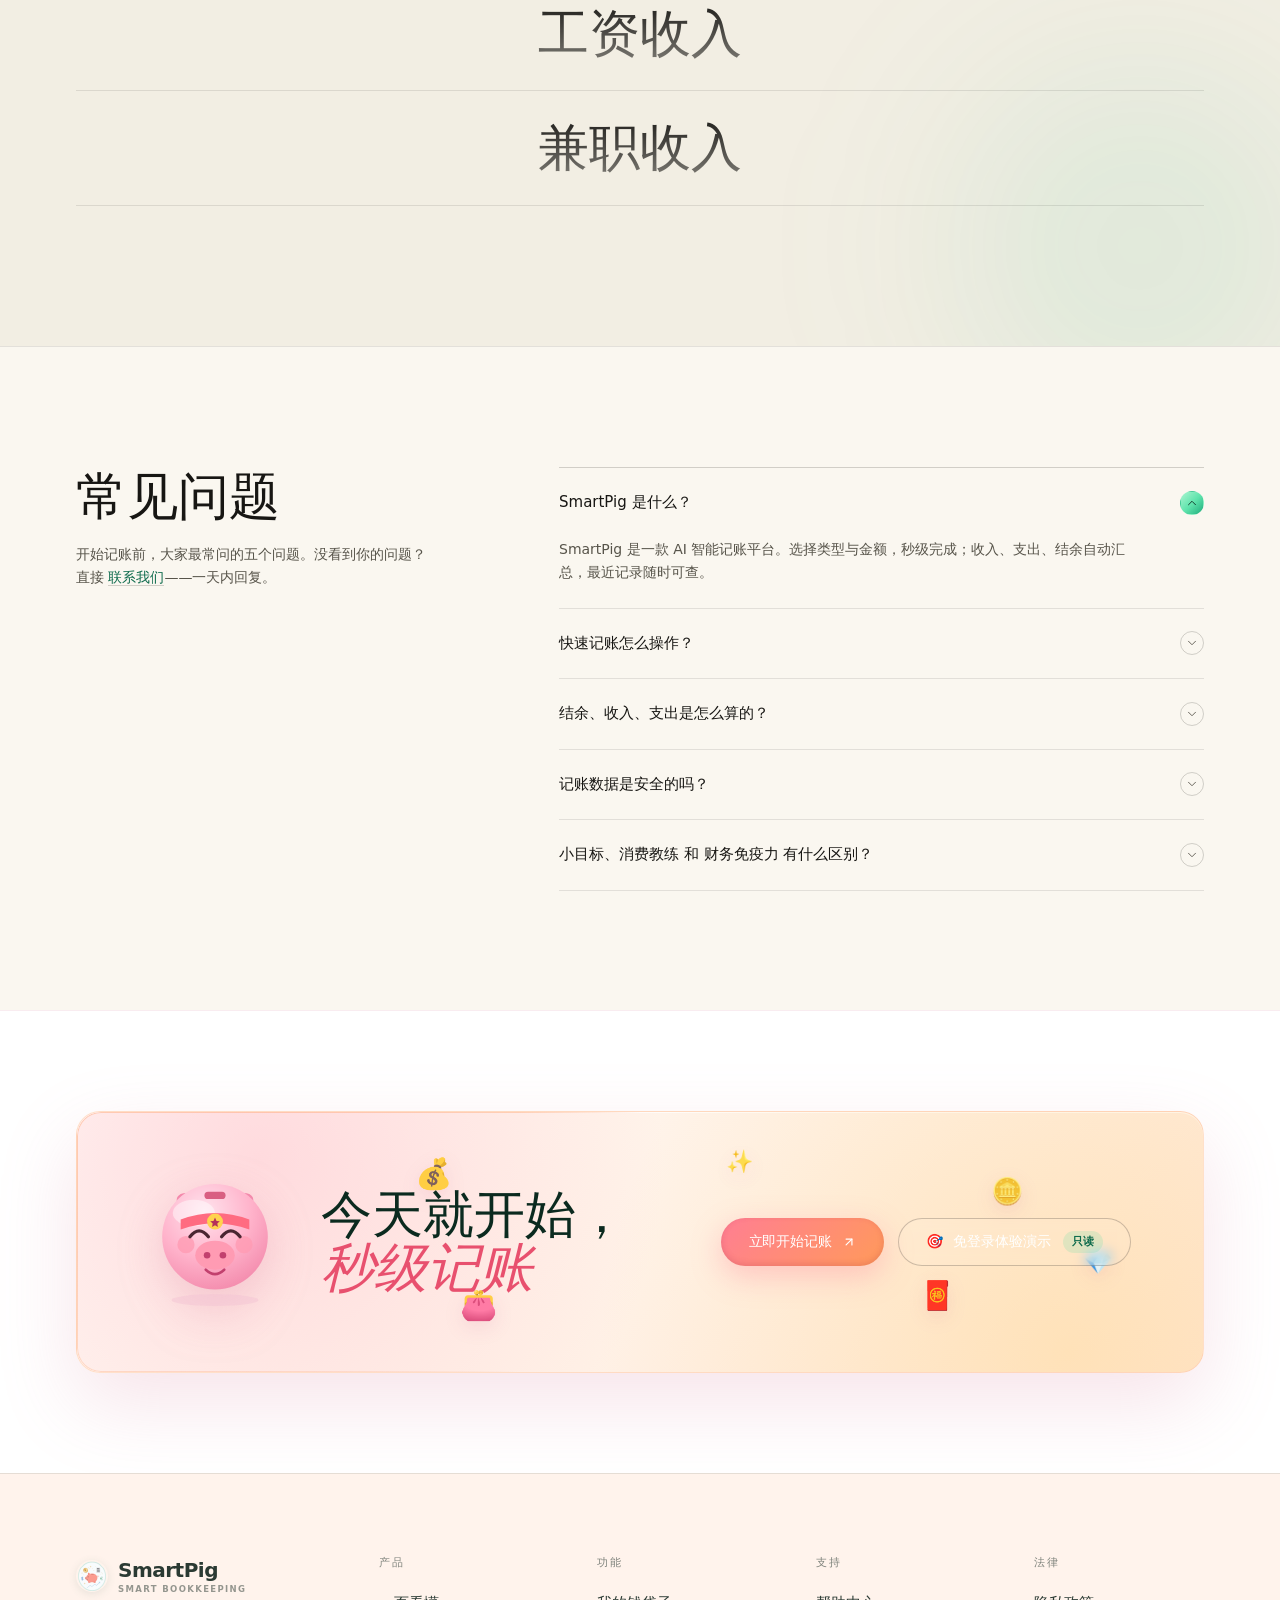
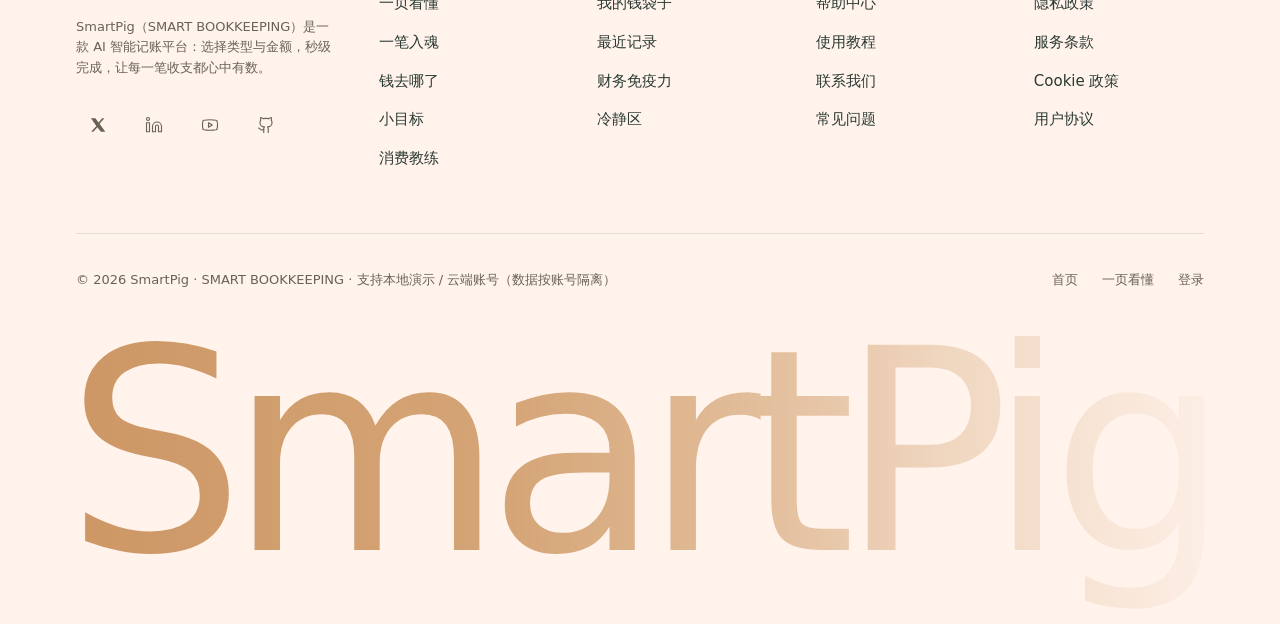
==== commit 9be81161: "??: ????????" ====
--- a/index.html
+++ b/index.html
@@ -110,7 +110,7 @@
             <span class="ht-line ht-red">记账一时爽一直记账一直涨</span>
             <span class="ht-line">你还在为存不下钱发愁吗</span>
             <span class="ht-line">你也想年存入百万吗</span>
-            <span class="ht-line">你真的以为<br>你那几笔流水能改变现状吗</span>
+            <span class="ht-line">你真的以为你那几笔流水能改变现状吗</span>
             <span class="ht-line hero-emphasis">账上有钱心里不慌</span>
           </h1>
           <div class="hero-foot">
--- a/css/landing.css
+++ b/css/landing.css
@@ -1446,14 +1446,8 @@
 }
 .hero-title .ht-line { display: block; }
 
-/* 红色主标题（封面连环反问句） */
+/* 红色主标题（封面首句）+ 高亮下划线 */
 .hero-title .ht-red {
-  color: #D8482F;
-  font-weight: 600;
-}
-
-/* 第一行：惊天内幕！——珊瑚红 + 荧光笔底纹（微微旋转，像手划的） */
-.hero-title .ht-l1 {
   position: relative;
   isolation: isolate;
   display: inline-block;
@@ -1462,7 +1456,7 @@
   letter-spacing: .01em;
   padding: 0 .04em;
 }
-.hero-title .ht-l1::before {
+.hero-title .ht-red::before {
   content: '';
   position: absolute;
   z-index: -1;
@@ -1476,6 +1470,30 @@
   opacity: .9;
 }
 
+/* 第一行：惊天内幕！——珊瑚红 + 荧光笔底纹（微微旋转，像手划的） */
+.hero-title .ht-l1 {
+  position: relative;
+  isolation: isolate;
+  display: inline-block;
+  color: #D8482F;
+  font-weight: 600;
+  letter-spacing: .01em;
+  padding: 0 .04em;
+}
+.hero-title .ht-l1::before {
+  content: '';
+  position: absolute;
+  z-index: -1;
+  left: -1.5%;
+  right: -2.5%;
+  bottom: .04em;
+  height: .095em;
+  border-radius: 999px;
+  background: linear-gradient(90deg, #E2543A 0%, #F2A24F 70%, #F2A24F 100%);
+  transform: rotate(-1.1deg);
+  opacity: .9;
+}
+
 /* 第三行：终于找到了 —— 与主句同字号，字距略收，读起来有“锤一下”的停顿感 */
 .hero-title .ht-l3 { letter-spacing: -.01em; }
 
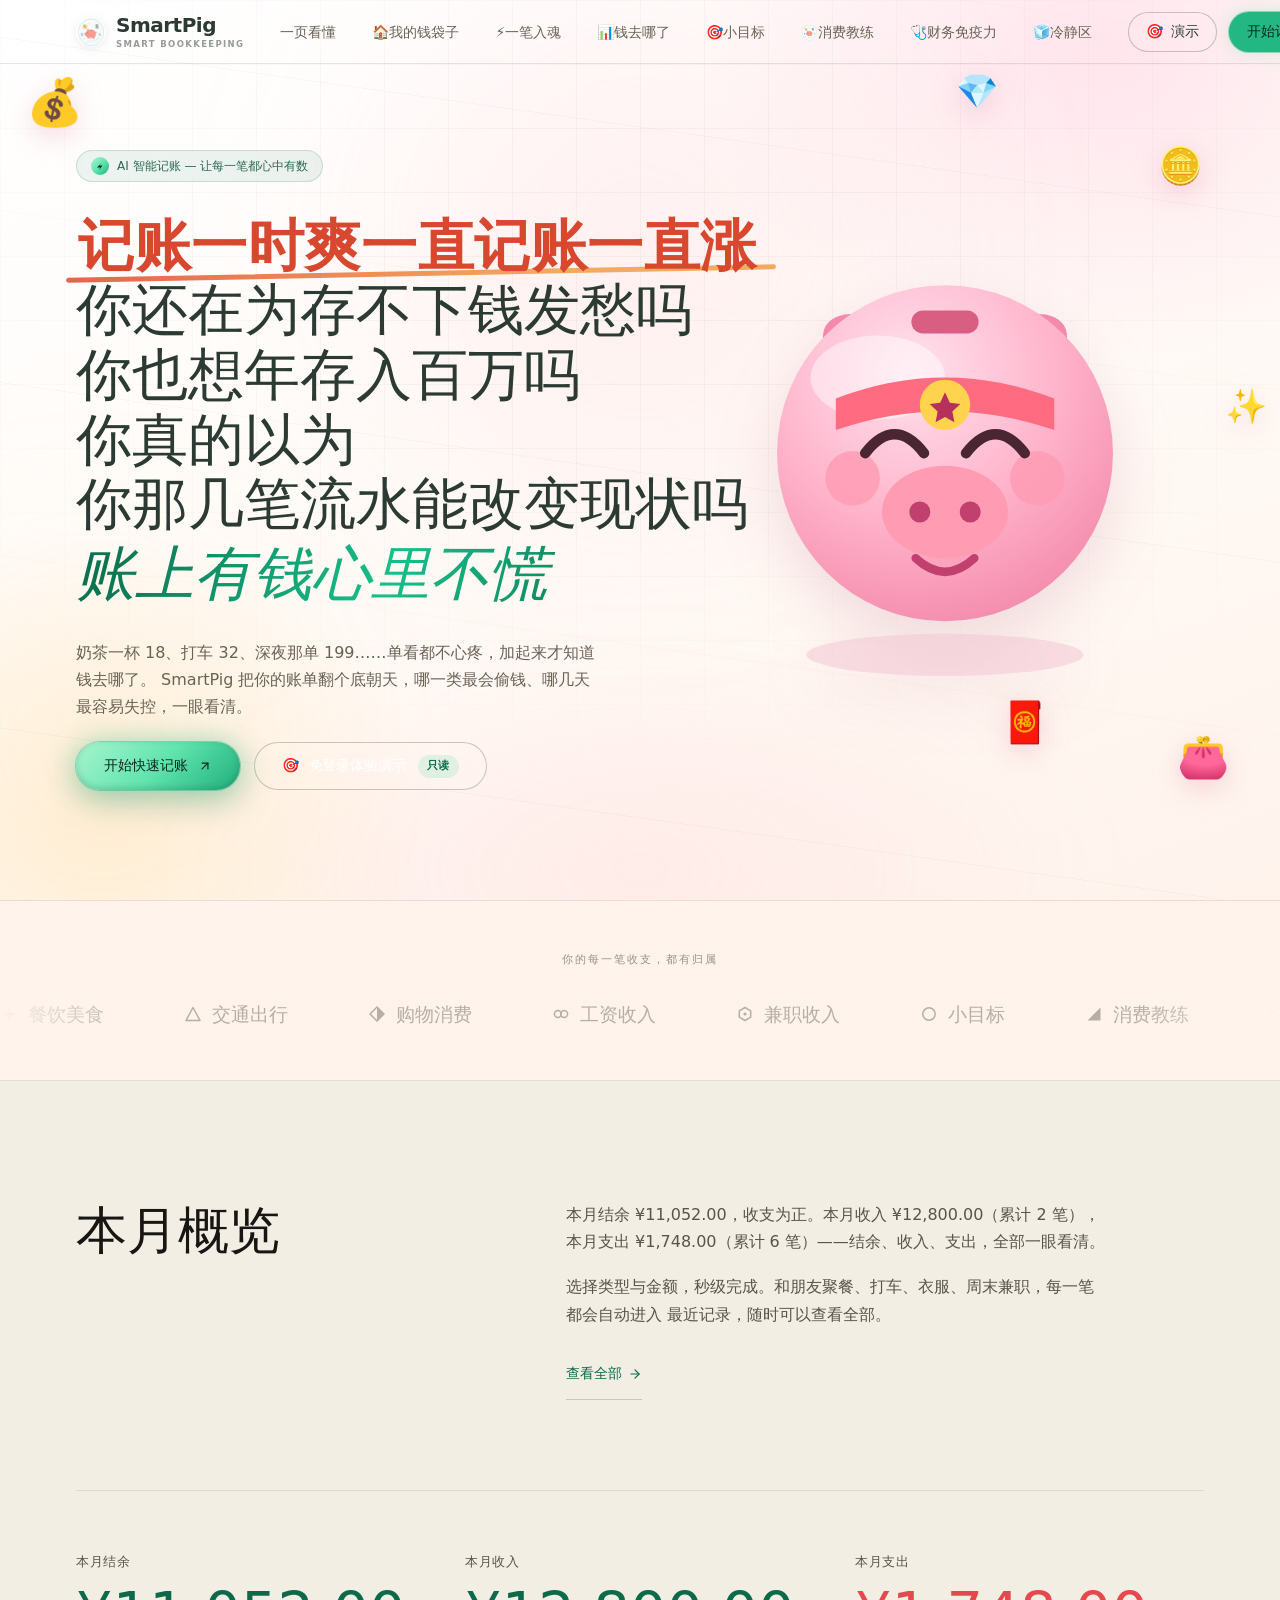
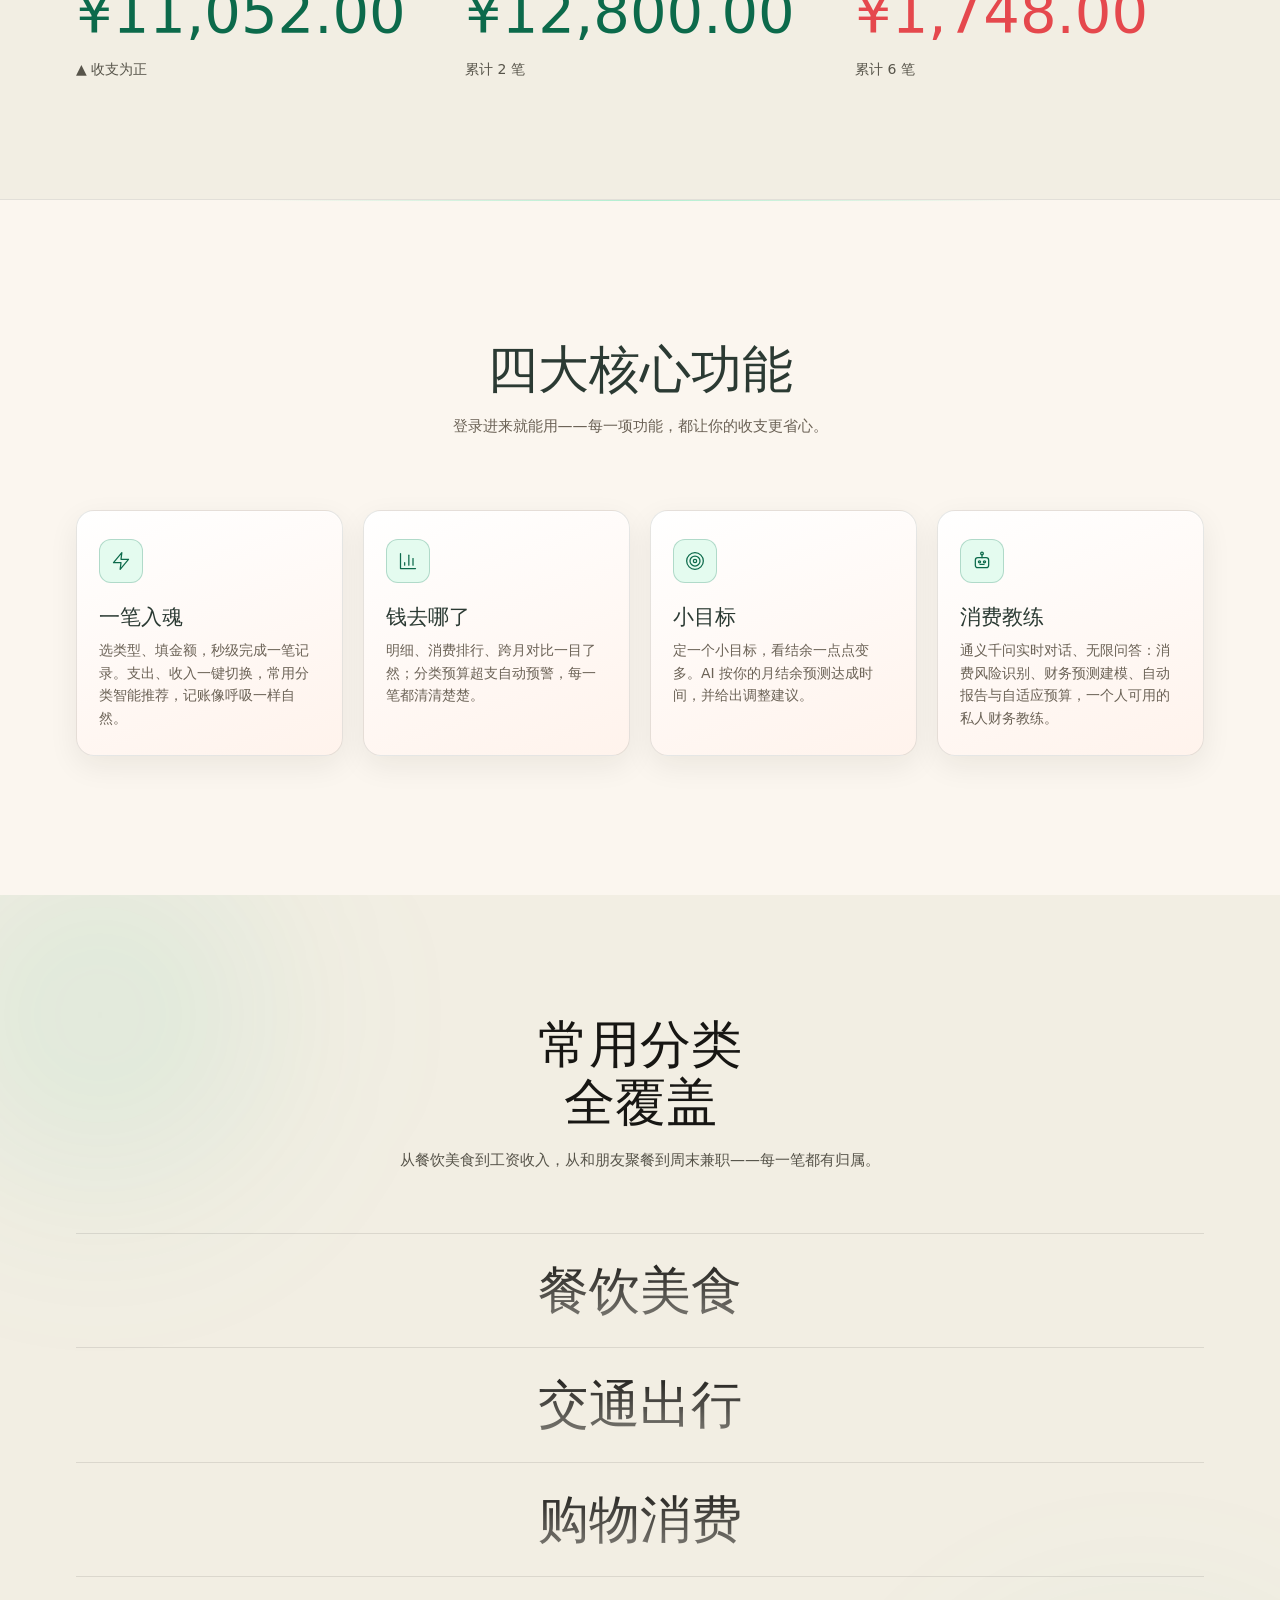
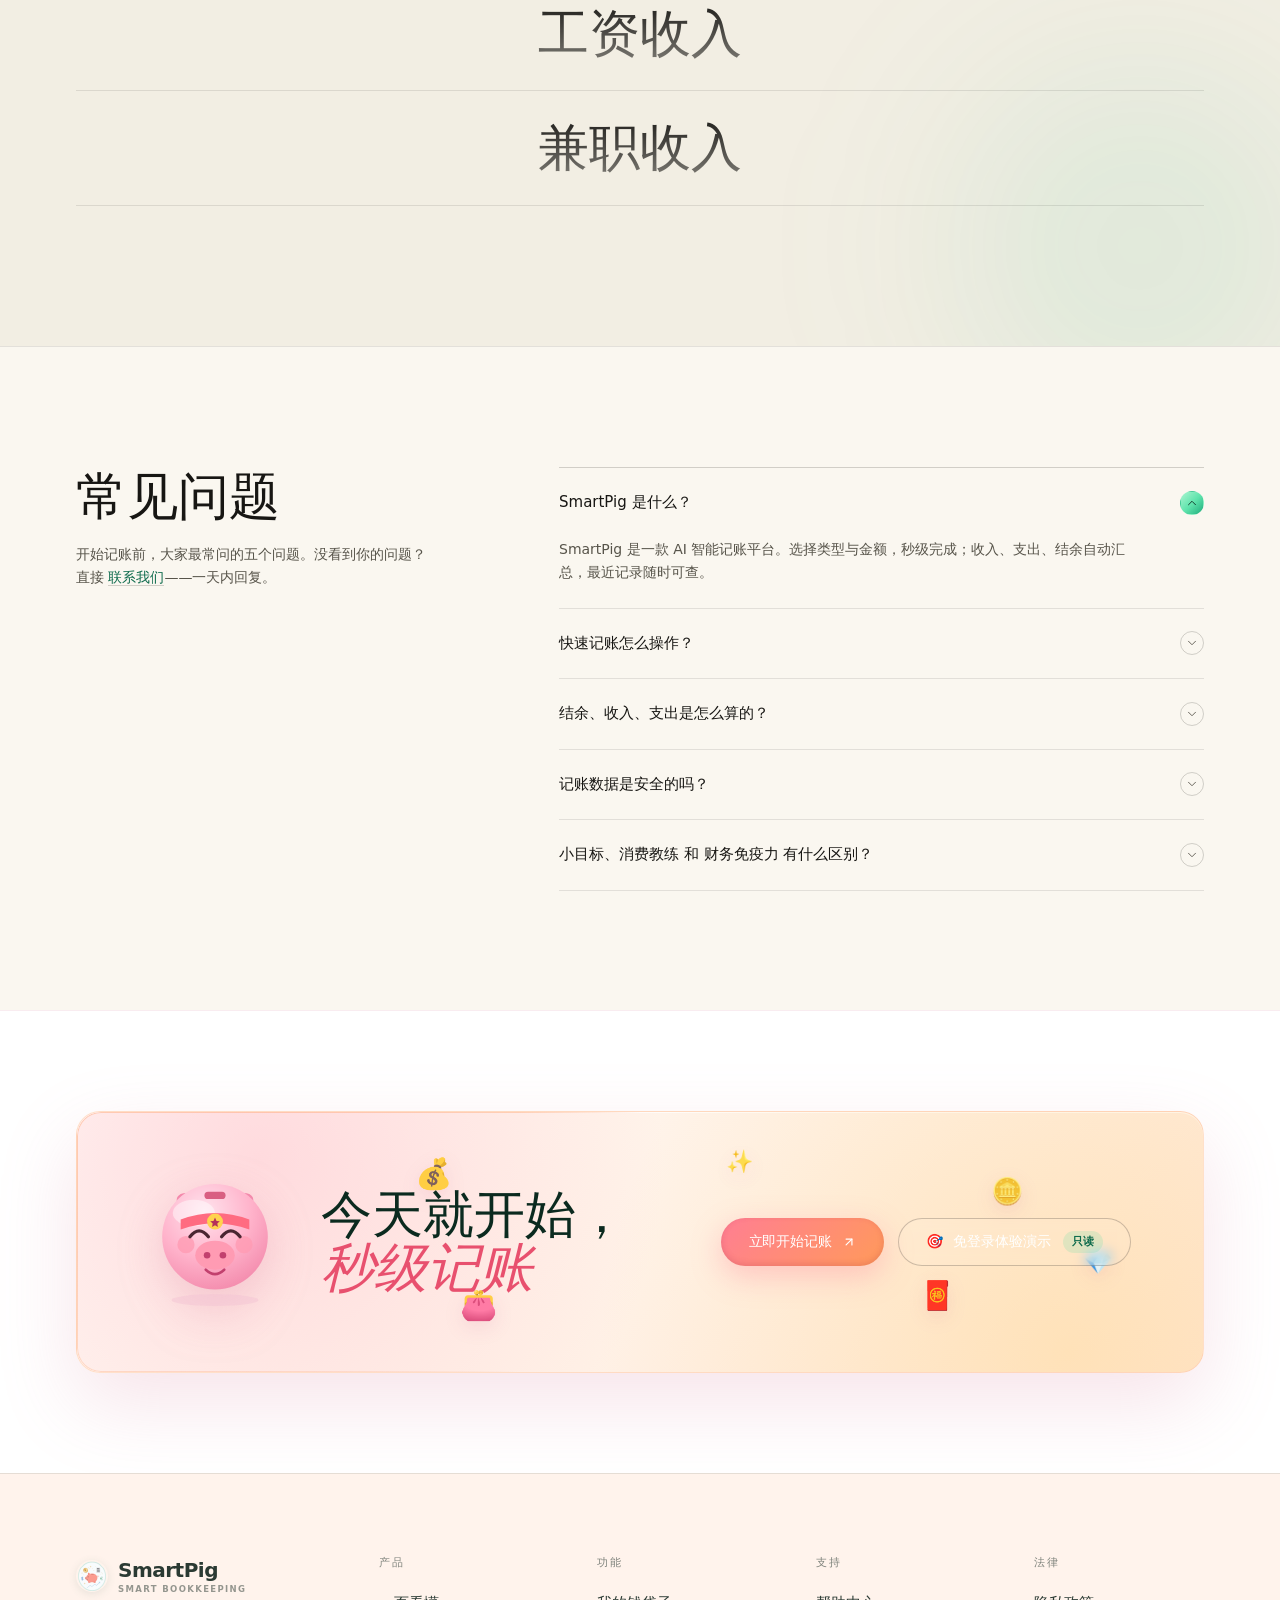
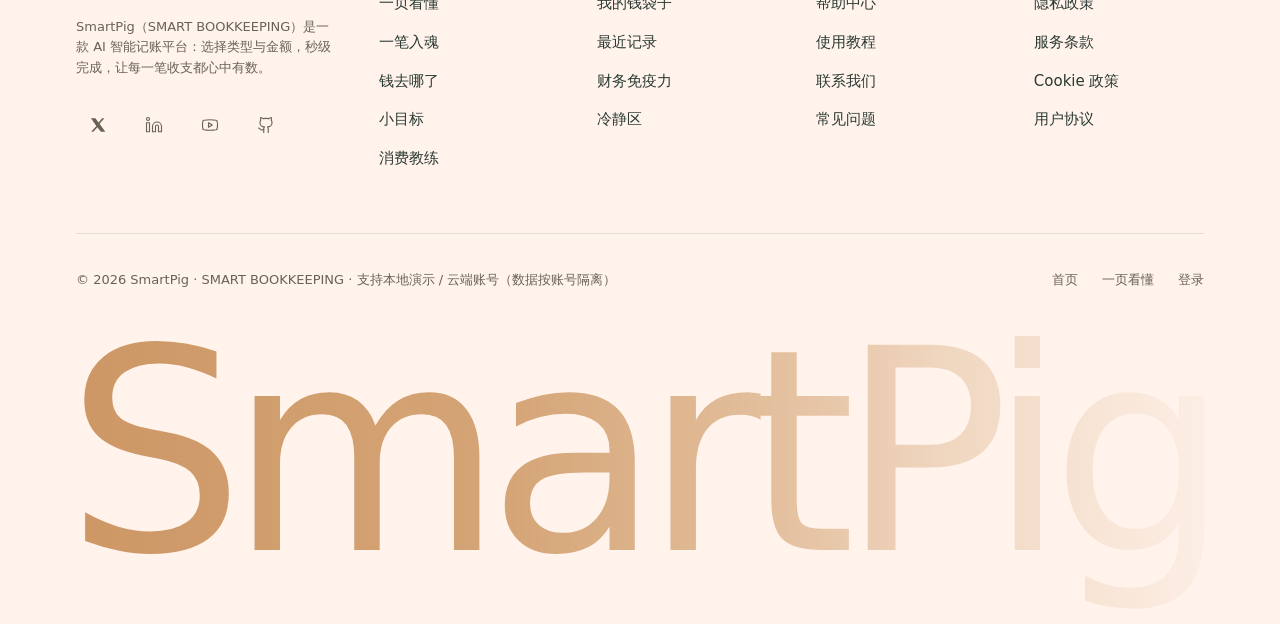
==== commit bdd56165: "??: ????????(?????<br>????????????)" ====
--- a/index.html
+++ b/index.html
@@ -110,7 +110,7 @@
             <span class="ht-line ht-red">记账一时爽一直记账一直涨</span>
             <span class="ht-line">你还在为存不下钱发愁吗</span>
             <span class="ht-line">你也想年存入百万吗</span>
-            <span class="ht-line">你真的以为你那几笔流水能改变现状吗</span>
+            <span class="ht-line">你真的以为<br>你那几笔流水能改变现状吗</span>
             <span class="ht-line hero-emphasis">账上有钱心里不慌</span>
           </h1>
           <div class="hero-foot">
--- a/css/landing.css
+++ b/css/landing.css
@@ -242,9 +242,11 @@
   padding: 12px;
   font-size: 14px;
   line-height: 1;
+  white-space: nowrap;
   color: var(--on-dark-muted);
   transition: color 0.25s ease;
 }
+.nav-link .nav-ico { flex-shrink: 0; }
 .site-header.is-scrolled .nav-link { color: var(--text-2); }
 .nav-link:hover { color: var(--on-dark); }
 .site-header.is-scrolled .nav-link:hover { color: var(--text-1); }
@@ -260,6 +262,7 @@
   color: var(--cta-ink);
   font-size: 14px;
   font-weight: 500;
+  white-space: nowrap;
   box-shadow: 0 0 0 1px rgba(35, 184, 131, 0.45), 0 0 18px rgba(63, 217, 154, 0.25);
   transition: transform 0.25s ease, box-shadow 0.25s ease;
 }
